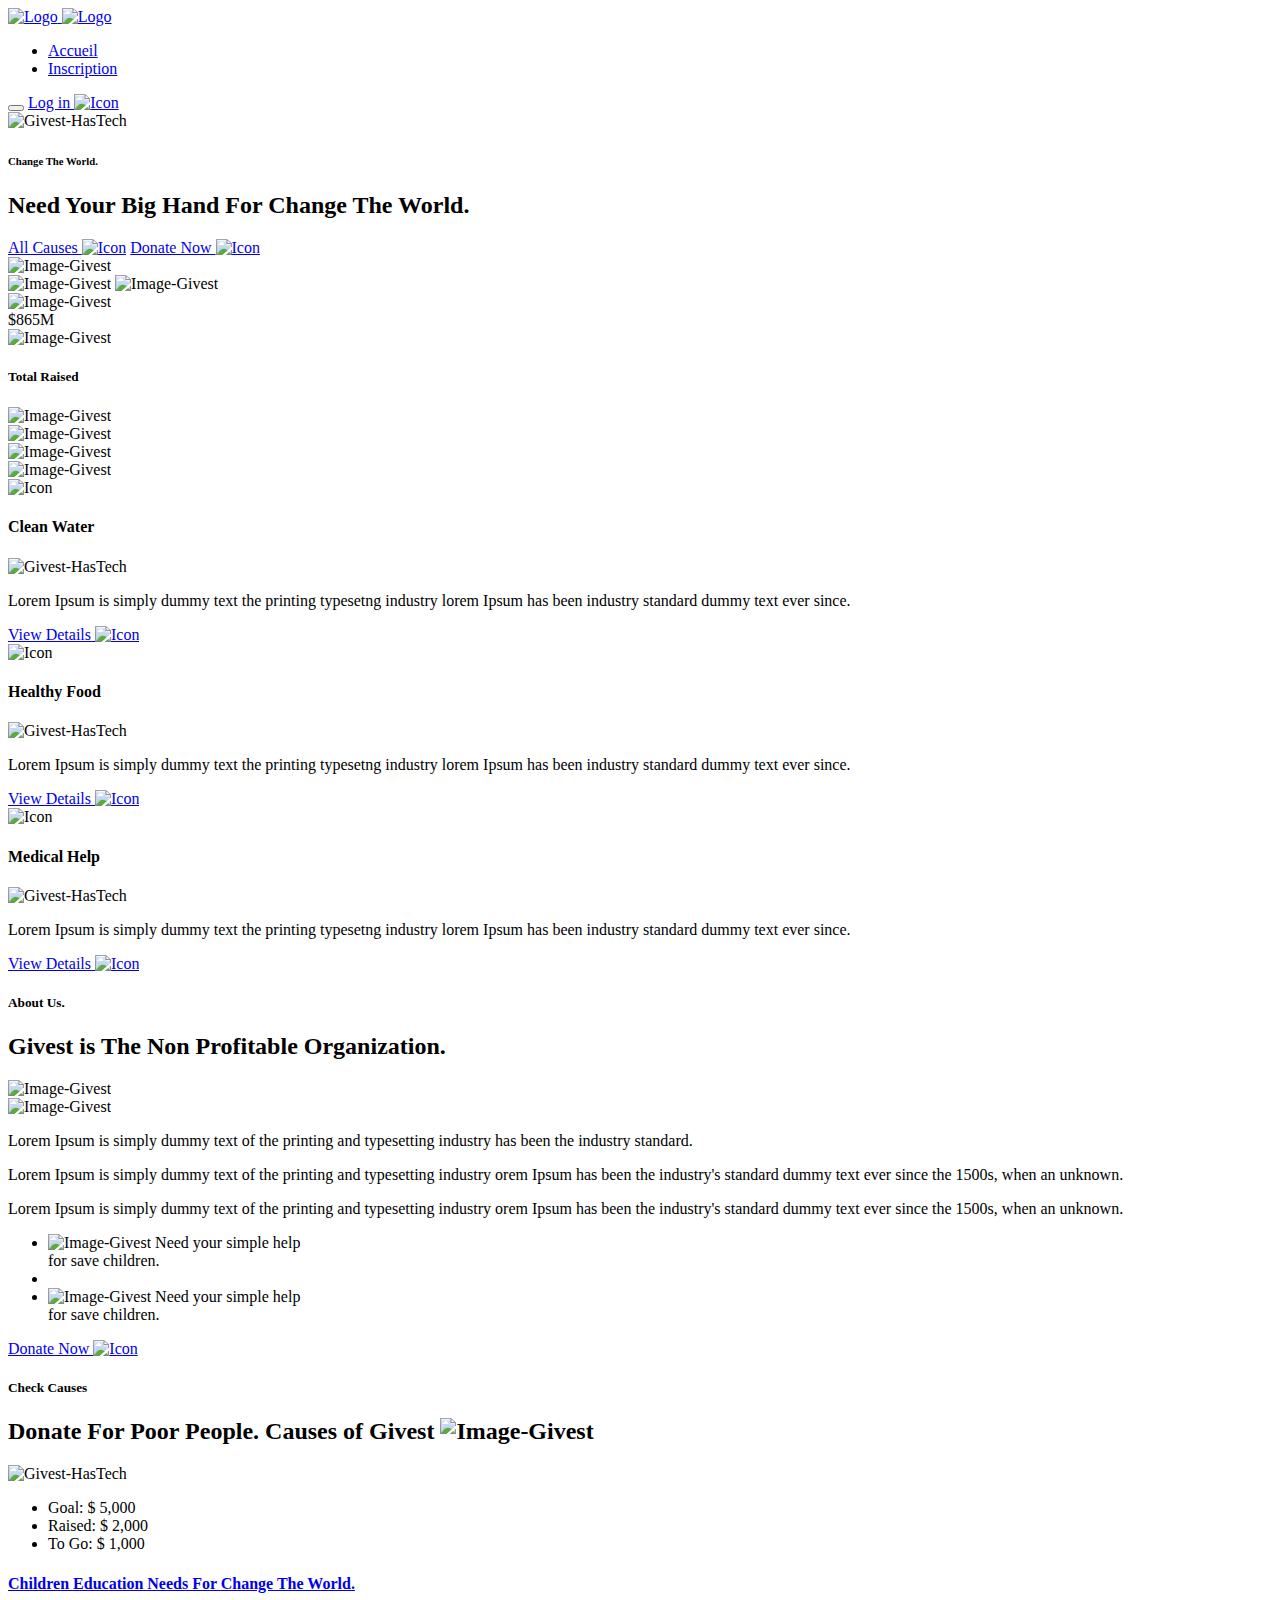
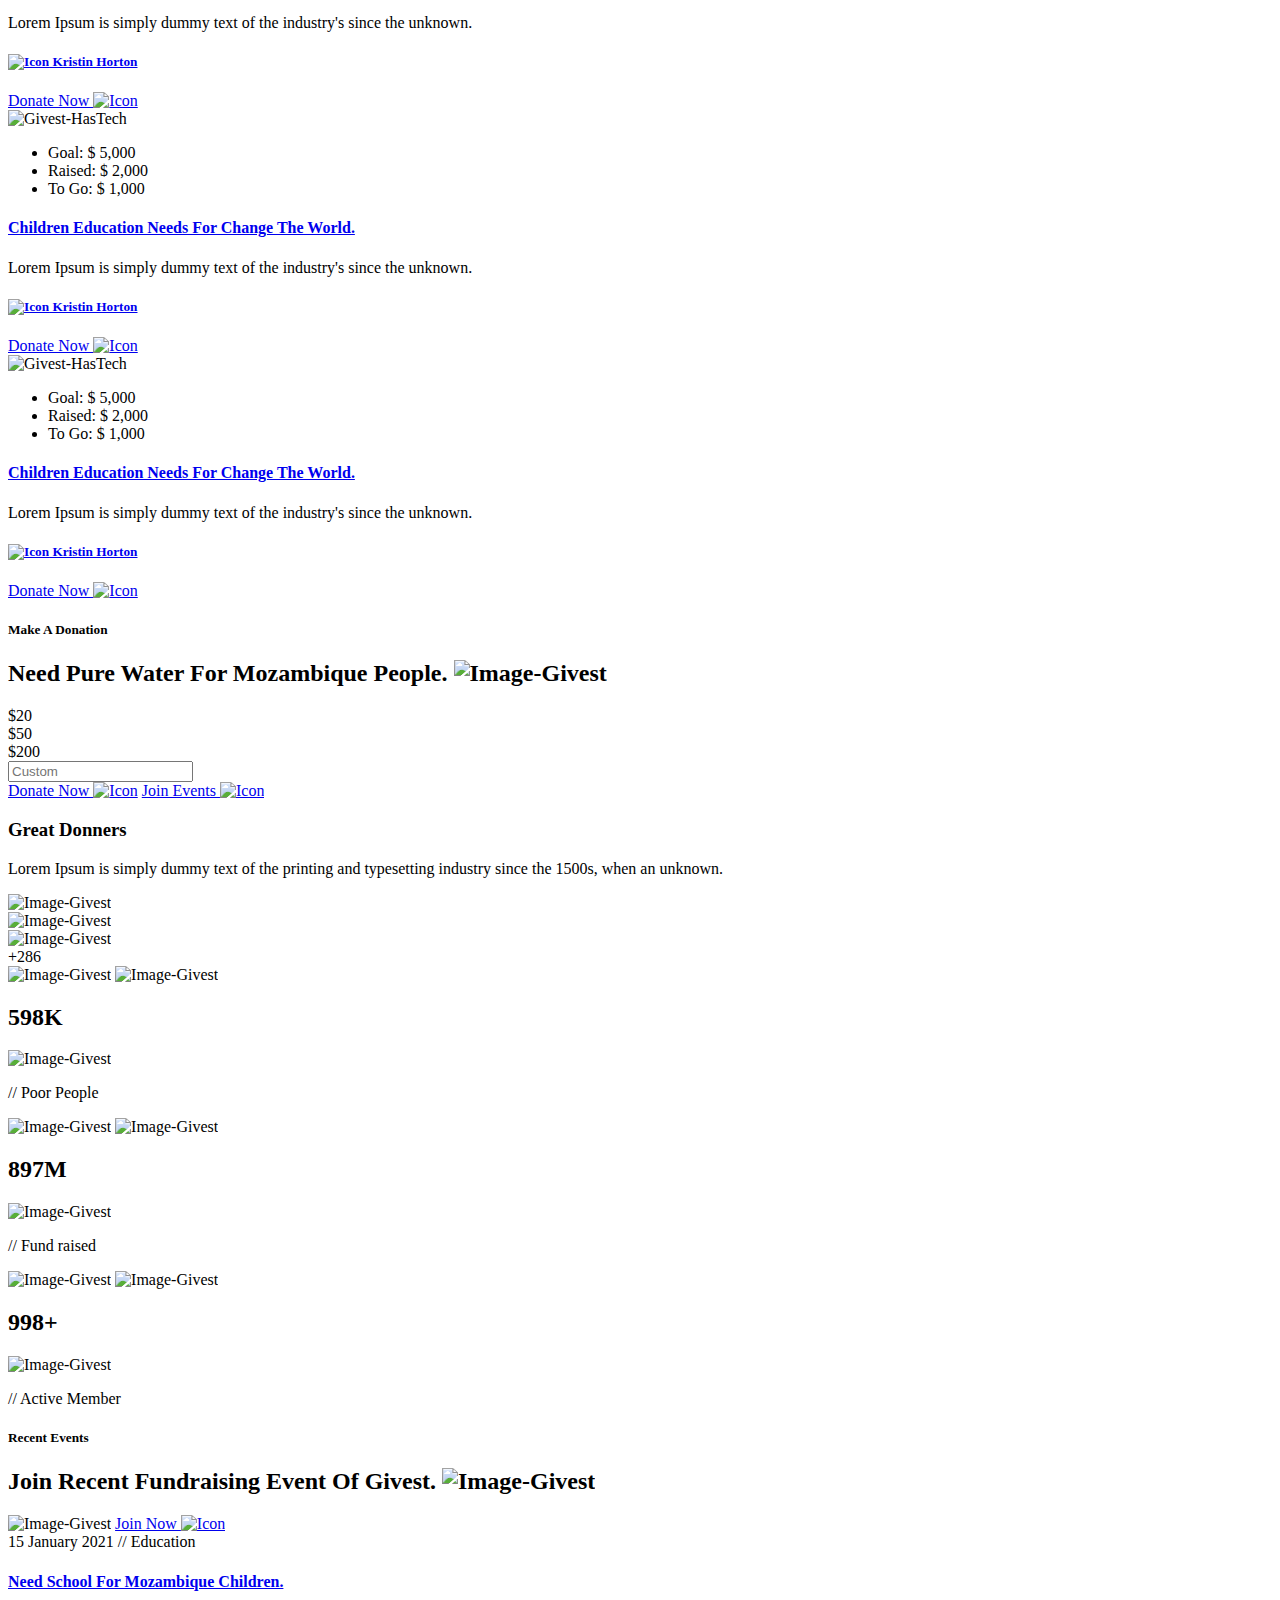
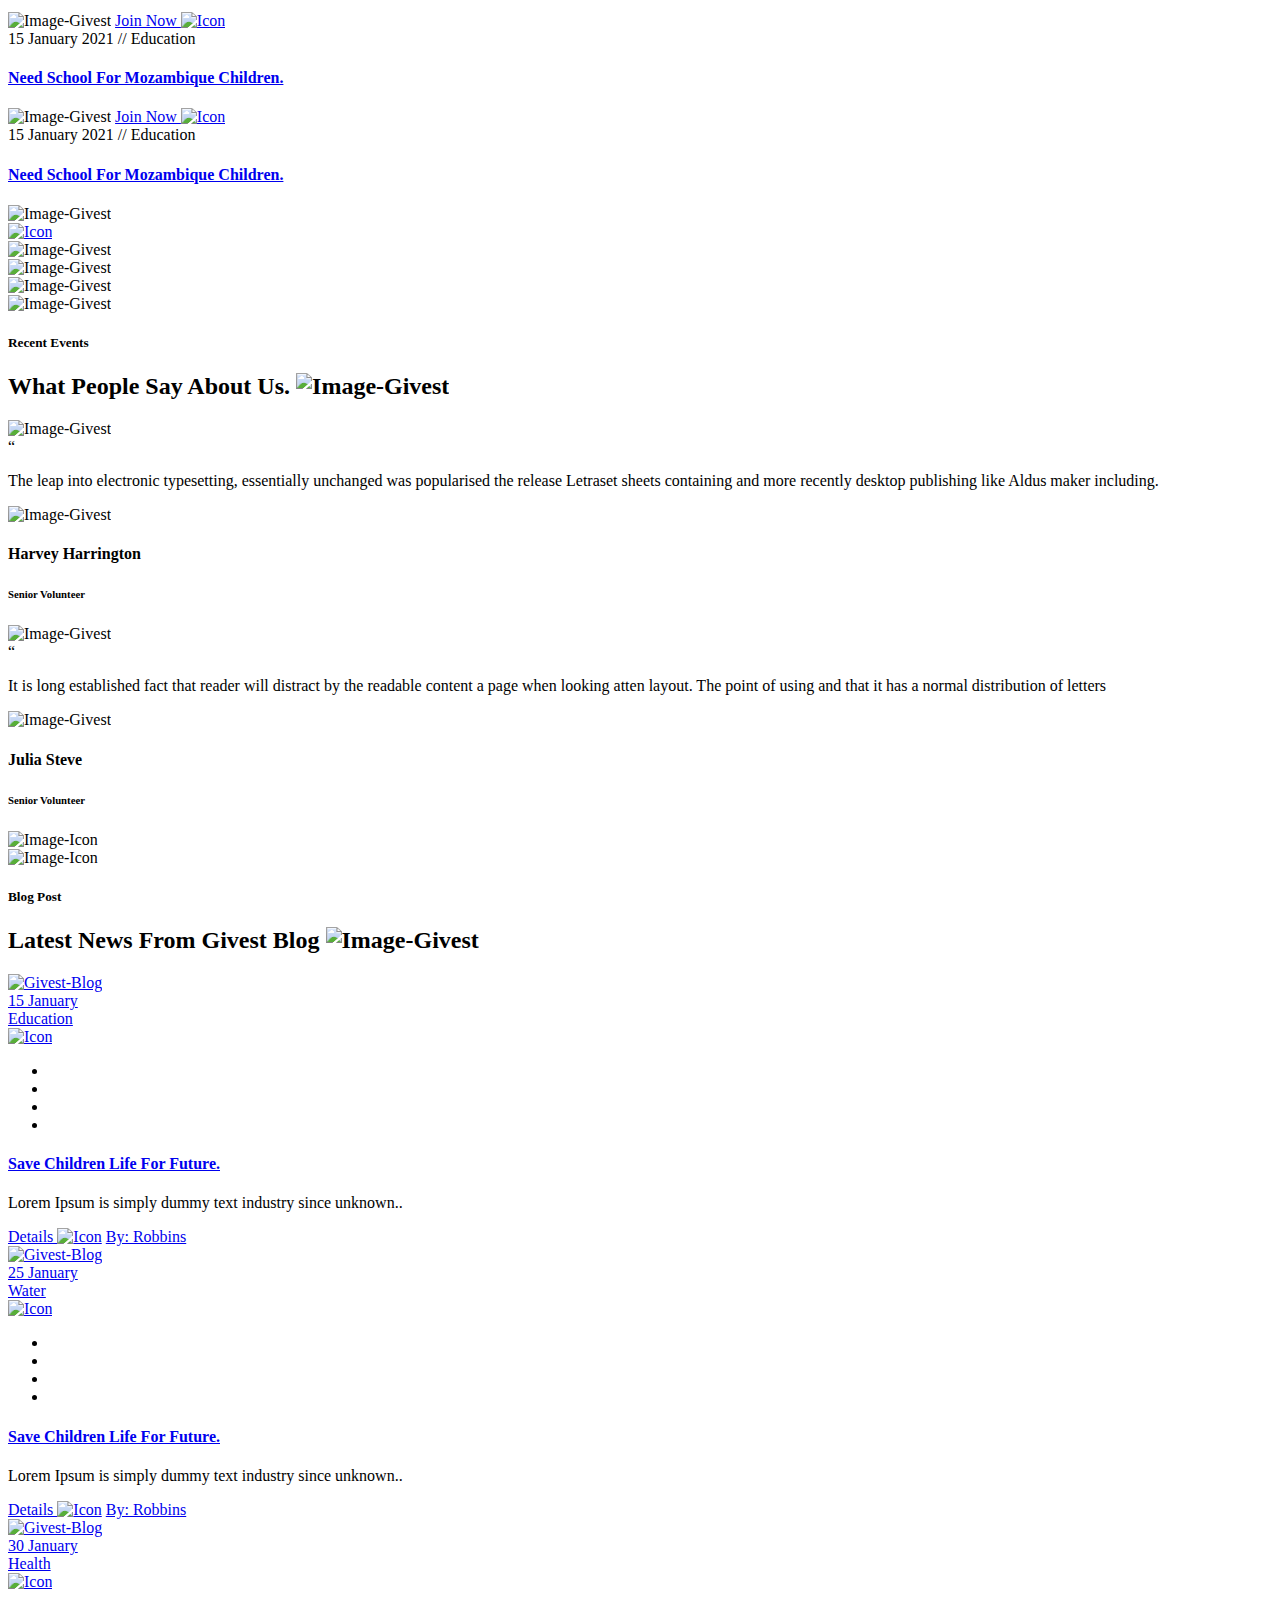
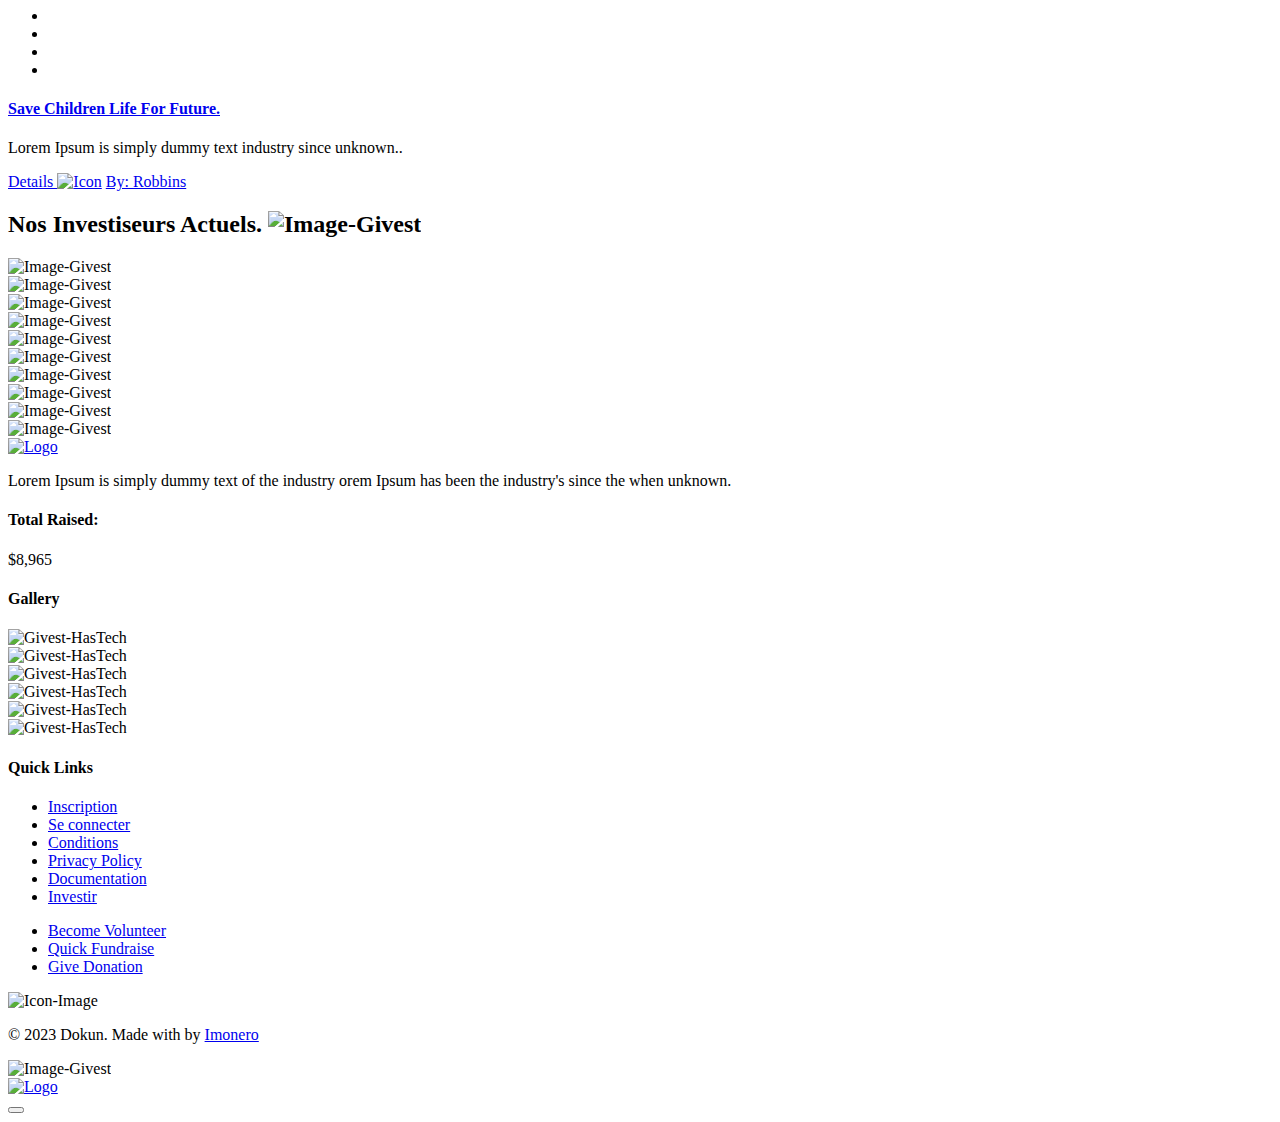
==== index.html @ d841fe2e "Add files via upload" ====
<!DOCTYPE html>
<html lang="en">


<head>
    <meta charset="utf-8">
    <meta http-equiv="X-UA-Compatible" content="IE=edge">
    <meta name="viewport" content="width=device-width, initial-scale=1.0" />

    <title>Dokun – Startup Fundraising</title>

    <!--== Favicon ==-->
    <link rel="shortcut icon" href="assets/img/favicon.ico" type="image/x-icon" />

    <!--== Google Fonts ==-->
    <link href="https://fonts.googleapis.com/css?family=Yeseva+One:400" rel="stylesheet">
    <link href="https://fonts.googleapis.com/css?family=Roboto:300,400,400i,500,500i,700,700i" rel="stylesheet">

    <!--== Bootstrap CSS ==-->
    <link href="assets/css/bootstrap.min.css" rel="stylesheet"/>
    <!--== Icofont CSS ==-->
    <link href="assets/css/icofont.css" rel="stylesheet"/>
    <!--== ElegantIcons CSS ==-->
    <link href="assets/css/elegantIcons.css" rel="stylesheet"/>
    <!--== Animate CSS ==-->
    <link href="assets/css/animate.css" rel="stylesheet"/>
    <!--== Aos CSS ==-->
    <link href="assets/css/aos.css" rel="stylesheet"/>
    <!--== FancyBox CSS ==-->
    <link href="assets/css/jquery.fancybox.min.css" rel="stylesheet"/>
    <!--== Slicknav CSS ==-->
    <link href="assets/css/slicknav.css" rel="stylesheet"/>
    <!--== Swiper CSS ==-->
    <link href="assets/css/swiper.min.css" rel="stylesheet"/>
    <!--== Main Style CSS ==-->
    <link href="assets/css/style.css" rel="stylesheet" />

</head>

<body>

<!--wrapper start-->
<div class="wrapper home-default-wrapper">

  <!--== Start Preloader Content ==-->
  <div class="preloader-wrap">
    <div class="preloader">
      <span class="dot"></span>
      <div class="dots">
        <span></span>
        <span></span>
        <span></span>
      </div>
    </div>
  </div>
  <!--== End Preloader Content ==-->

  <!--== Start Header Wrapper ==-->
  <header class="header-area header-default sticky-header">
    <div class="container">
      <div class="row align-items-center">
        <div class="col-5 col-sm-3 col-md-3 col-lg-2 pr-0">
          <div class="header-logo-area">
            <a href="index.html">
              <img class="logo-main" src="assets/img/logo.png" alt="Logo" />
              <img class="logo-light" src="assets/img/logo.png" alt="Logo" />
            </a>
          </div>
        </div>
        <div class="col-7 col-sm-9 col-md-9 col-lg-10">
          <div class="header-align">
            <div class="header-navigation-area">
              <ul class="main-menu nav justify-content-center">
                <li class="active"><a href="index.html">Accueil</a></li>
                <li><a href="form.html">Inscription</a></li>
            </div>
            <div class="header-action-area">
              <button class="btn-menu d-xl-none">
                <span></span>
                <span></span>
                <span></span>
              </button>
              <a href="#" class="btn-theme btn-gradient btn-slide btn-style">Log in <img class="icon icon-img" src="assets/img/icons/arrow-line-right2.png" alt="Icon"></a>
            </div>
          </div>
        </div>
      </div>
    </div>
  </header>
  <!--== End Header Wrapper ==-->
  
  <main class="main-content">
    <!--== Start Hero Area Wrapper ==-->
    <section class="home-slider-area slider-default">
      <div class="home-slider-content">
        <!-- Start Slide Item -->
        <div class="home-slider-item">
          <div class="slider-content-area">
            <div class="container">
              <div class="row">
                <div class="col-md-6 col-lg-6 col-xl-7">
                  <div class="content" data-aos="fade-right" data-aos-duration="1000">
                    <div class="subtitle-content">
                      <img src="assets/img/icons/1.png" alt="Givest-HasTech">
                      <h6>Change The World.</h6>
                    </div>
                    <div class="tittle-wrp">
                      <h2>Need Your Big Hand For <span>Change</span> The World.</h2>
                    </div>
                    <div class="btn-wrp">
                      <a href="causes.html" class="btn-theme btn-gradient btn-slide btn-style">All Causes <img class="icon icon-img" src="assets/img/icons/arrow-line-right2.png" alt="Icon"></a>
                      <a href="#/" class="btn-theme btn-border btn-black btn-style">Donate Now <img class="icon icon-img" src="assets/img/icons/arrow-right-line-dark.png" alt="Icon"></a>
                    </div>
                  </div>
                </div>
                <div class="col-md-5 offset-md-1 col-lg-5 offset-lg-1 col-xl-5 offset-xl-0">
                  <div class="layer-style">
                    <div class="thumb scene">
                      <span class="scene-layer" data-depth="0.20">                     
                        <img class="" src="assets/img/slider/1.jpg" alt="Image-Givest">
                      </span>
                      <div class="shape-circle scene">
                        <span class="scene-layer" data-depth="0.10">
                          <img src="assets/img/shape/circle1.png" alt="Image-Givest">
                        </span>
                        <span class="scene-layer" data-depth="0.40">                        
                          <img class="circle-img" src="assets/img/shape/2.png" alt="Image-Givest">
                        </span>
                      </div>
                    </div>
                    <div class="shape-style1 scene">
                      <span class="scene-layer" data-depth="0.30">
                        <img src="assets/img/shape/1.png" alt="Image-Givest">
                      </span>
                    </div>
                    <div class="donate-circle-wrp">
                      <div class="pie-chart-circle" data-size="255" data-line-width="8" data-line-cap="butt" data-track-color="#ffffff54" data-bar-color="#fff" data-percent="68"></div>
                      <div class="donate-content">
                        <div class="raised-amount">$865M</div>
                        <img class="line-shape-img" src="assets/img/shape/line-s2.png" alt="Image-Givest">
                        <h5 class="donate-title">Total Raised</h5>
                      </div>
                    </div>
                  </div>
                </div>
              </div>
            </div>
            <div class="slider-shape">
              <div class="shape-style1">
                <img class="shape-img1" src="assets/img/shape/map1.png" alt="Image-Givest">
              </div>
              <div class="shape-style2">
                <img class="shape-img2" src="assets/img/shape/map2.png" alt="Image-Givest">
              </div>
              <div class="shape-style3">
                <img class="shape-img3" src="assets/img/shape/banner-line1.png" alt="Image-Givest">
              </div>
              <div class="shape-style4">
                <img class="shape-img3" src="assets/img/shape/banner-line2.png" alt="Image-Givest">
              </div>
            </div>
          </div>
        </div>
        <!-- End Slide Item -->
      </div>
    </section>
    <!--== End Hero Area Wrapper ==-->

    <!--== Start Service Area ==-->
    <section class="service-area service-default-area">
      <div class="container">
        <div class="row icon-box-style1" data-aos="fade-up" data-aos-duration="1000">
          <div class="col-md-6 col-lg-4">
            <div class="icon-box-item item-one mb-md-30">
              <div class="icon-box-top">
                <div class="icon-box">
                  <img class="icon-img" src="assets/img/icons/s1.png" alt="Icon">
                </div>
                <h4 class="title">Clean Water</h4>
              </div>
              <div class="content">
                <div class="separator-line">
                  <img src="assets/img/shape/line-s1.png" alt="Givest-HasTech">
                </div>
                <p>Lorem Ipsum is simply dummy text the printing typesetng industry lorem Ipsum has been industry standard dummy text ever since.</p>
                <a href="causes-details.html" class="btn-theme btn-white btn-border btn-size-md">View Details <img class="icon icon-img" src="assets/img/icons/arrow-line-right.png" alt="Icon"></a>
              </div>
            </div>
          </div>
          <div class="col-md-6 col-lg-4">
            <div class="icon-box-item item-two mb-md-30">
              <div class="icon-box-top">
                <div class="icon-box">
                  <img class="icon-img" src="assets/img/icons/s2.png" alt="Icon">
                </div>
                <h4 class="title">Healthy Food</h4>
              </div>
              <div class="content">
                <div class="separator-line">
                  <img src="assets/img/shape/line-s1.png" alt="Givest-HasTech">
                </div>
                <p>Lorem Ipsum is simply dummy text the printing typesetng industry lorem Ipsum has been industry standard dummy text ever since.</p>
                <a href="causes-details.html" class="btn-theme btn-white btn-border btn-size-md">View Details <img class="icon icon-img" src="assets/img/icons/arrow-line-right.png" alt="Icon"></a>
              </div>
            </div>
          </div>
          <div class="col-md-6 col-lg-4">
            <div class="icon-box-item item-three">
              <div class="icon-box-top">
                <div class="icon-box">
                  <img class="icon-img" src="assets/img/icons/s3.png" alt="Icon">
                </div>
                <h4 class="title">Medical Help</h4>
              </div>
              <div class="content">
                <div class="separator-line">
                  <img src="assets/img/shape/line-s1.png" alt="Givest-HasTech">
                </div>
                <p>Lorem Ipsum is simply dummy text the printing typesetng industry lorem Ipsum has been industry standard dummy text ever since.</p>
                <a href="causes-details.html" class="btn-theme btn-white btn-border btn-size-md">View Details <img class="icon icon-img" src="assets/img/icons/arrow-line-right.png" alt="Icon"></a>
              </div>
            </div>
          </div>
        </div>
      </div>
    </section>
    <!--== End Service Area ==-->

    <!--== Start About Area ==-->
    <section class="about-area about-default-area">
      <div class="container">
        <div class="row">
          <div class="col-lg-9">
            <div class="section-title position-relative z-index-1" data-aos="fade-up" data-aos-duration="1000">
              <h5 class="subtitle line-theme-color">About Us.</h5>
              <h2 class="title"><span>Givest</span> is The Non Profitable Organization.</h2>
            </div>
          </div>
        </div>
        <div class="row">
          <div class="col-lg-6 col-xl-7">
            <div class="layer-style" data-aos="fade-up" data-aos-duration="1100">
              <div class="thumb">
                <div class="row m-0">
                  <div class="col-sm-4 col-md-4 col-lg-4 col-xl-4 p-0 d-none d-sm-block d-lg-none d-xl-block tilt-animation">
                    <img src="assets/img/about/1.jpg" alt="Image-Givest">
                  </div>
                  <div class="col-sm-8 col-md-8 col-lg-12 col-xl-8 p-0 tilt-animation">
                    <img class="img-two" src="assets/img/about/2.jpg" alt="Image-Givest">
                  </div>
                </div>
              </div>
            </div>
          </div>
          <div class="col-lg-6 col-xl-5">
            <div class="about-content" data-aos="fade-up" data-aos-duration="1100">
              <p class="text-style">Lorem Ipsum is simply dummy text of the printing and typesetting industry has been the industry standard.</p>
              <p>Lorem Ipsum is simply dummy text of the printing and typesetting industry orem Ipsum has been the industry's standard dummy text ever since the 1500s, when an unknown.</p>
              <p class="mb-0">Lorem Ipsum is simply dummy text of the printing and typesetting industry orem Ipsum has been the industry's standard dummy text ever since the 1500s, when an unknown.</p>
              <ul class="list-icon-style">
                <li><img class="icon-img" src="assets/img/icons/check-double-line.png" alt="Image-Givest"> Need your simple help <br>for save children.</li>
                <li class="line-center"></li>
                <li><img class="icon-img" src="assets/img/icons/check-double-line.png" alt="Image-Givest"> Need your simple help <br>for save children.</li>
              </ul>
              <a href="#/" class="btn-theme btn-gradient btn-slide">Donate Now <img class="icon icon-img" src="assets/img/icons/arrow-line-right2.png" alt="Icon"></a>
            </div>
          </div>
        </div>
      </div>
    </section>
    <!--== End About Area ==-->

    <!--== Start Causes Area ==-->
    <section class="causes-area causes-default-area">
      <div class="container">
        <div class="row">
          <div class="col-lg-8 m-auto">
            <div class="section-title text-center" data-aos="fade-up" data-aos-duration="1000">
              <h5 class="subtitle line-theme-color">Check Causes</h5>
              <h2 class="title title-style">Donate For Poor People. Causes of Givest <img class="img-shape" src="assets/img/shape/3.png" alt="Image-Givest"></h2>
            </div>
          </div>
        </div>
        <div class="row" data-aos="fade-up" data-aos-duration="1000">
          <div class="col-md-6 col-lg-4">
            <div class="causes-item mb-md-30">
              <div class="thumb">
                <img src="assets/img/causes/01.jpg" alt="Givest-HasTech">
              </div>
              <div class="content">
                <ul class="donate-info">
                  <li class="info-item">
                    <span class="info-title">Goal:</span>
                    <span class="amount">$ 5,000</span>
                  </li>
                  <li class="info-item">
                    <span class="info-title">Raised:</span>
                    <span class="amount">$ 2,000</span>
                  </li>
                  <li class="info-item">
                    <span class="info-title">To Go:</span>
                    <span class="amount">$ 1,000</span>
                  </li>
                </ul>
                <h4 class="title"><a href="causes-details.html">Children Education Needs For Change The World.</a></h4>
                <p>Lorem Ipsum is simply dummy text of the industry's since the unknown.</p>
              </div>
              <div class="causes-footer">
                <div class="admin">
                  <h5><a href="causes.html"><span class="icon-img"><img src="assets/img/icons/admin1.png" alt="Icon"></span> Kristin Horton</a></h5>
                </div>
                <a class="btn-theme btn-border-gradient gray-border btn-size-md" href="#"><span>Donate Now <img class="icon icon-img" src="assets/img/icons/arrow-line-right-gradient.png" alt="Icon"></span></a>
              </div>
            </div>
          </div>
          <div class="col-md-6 col-lg-4">
            <div class="causes-item mb-md-30">
              <div class="thumb">
                <img src="assets/img/causes/02.jpg" alt="Givest-HasTech">
              </div>
              <div class="content">
                <ul class="donate-info">
                  <li class="info-item">
                    <span class="info-title">Goal:</span>
                    <span class="amount">$ 5,000</span>
                  </li>
                  <li class="info-item">
                    <span class="info-title">Raised:</span>
                    <span class="amount">$ 2,000</span>
                  </li>
                  <li class="info-item">
                    <span class="info-title">To Go:</span>
                    <span class="amount">$ 1,000</span>
                  </li>
                </ul>
                <h4 class="title"><a href="causes-details.html">Children Education Needs For Change The World.</a></h4>
                <p>Lorem Ipsum is simply dummy text of the industry's since the unknown.</p>
              </div>
              <div class="causes-footer">
                <div class="admin">
                  <h5><a href="causes.html"><span class="icon-img"><img src="assets/img/icons/admin1.png" alt="Icon"></span> Kristin Horton</a></h5>
                </div>
                <a class="btn-theme btn-border-gradient gray-border btn-size-md" href="#"><span>Donate Now <img class="icon icon-img" src="assets/img/icons/arrow-line-right-gradient.png" alt="Icon"></span></a>
              </div>
            </div>
          </div>
          <div class="col-md-6 col-lg-4">
            <div class="causes-item">
              <div class="thumb">
                <img src="assets/img/causes/03.jpg" alt="Givest-HasTech">
              </div>
              <div class="content">
                <ul class="donate-info">
                  <li class="info-item">
                    <span class="info-title">Goal:</span>
                    <span class="amount">$ 5,000</span>
                  </li>
                  <li class="info-item">
                    <span class="info-title">Raised:</span>
                    <span class="amount">$ 2,000</span>
                  </li>
                  <li class="info-item">
                    <span class="info-title">To Go:</span>
                    <span class="amount">$ 1,000</span>
                  </li>
                </ul>
                <h4 class="title"><a href="causes-details.html">Children Education Needs For Change The World.</a></h4>
                <p>Lorem Ipsum is simply dummy text of the industry's since the unknown.</p>
              </div>
              <div class="causes-footer">
                <div class="admin">
                  <h5><a href="causes.html"><span class="icon-img"><img src="assets/img/icons/admin1.png" alt="Icon"></span> Kristin Horton</a></h5>
                </div>
                <a class="btn-theme btn-border-gradient gray-border btn-size-md" href="#"><span>Donate Now <img class="icon icon-img" src="assets/img/icons/arrow-line-right-gradient.png" alt="Icon"></span></a>
              </div>
            </div>
          </div>
        </div>
      </div>
    </section>
    <!--== End Causes Area ==-->

    <!--== Start Donate Area ==-->
    <section class="donate-area donate-default-area bgcolor-theme3">
      <div class="container">
        <div class="row">
          <div class="col-lg-7 col-xxl-7">
            <div class="content" data-aos="fade-up" data-aos-duration="1000">
              <div class="section-title">
                <h5 class="subtitle line-theme-color mb-7">Make A Donation</h5>
                <h2 class="title title-style text-white">Need Pure Water For Mozambique People. <img class="img-shape" src="assets/img/shape/3.png" alt="Image-Givest"></h2>
              </div>
              <div class="donate-form">
                <form action="#">
                  <div class="amount-info">
                    <div class="donate-amount">$20</div>
                    <div class="donate-amount">$50</div>
                    <div class="donate-amount">$200</div>
                    <div class="donate-amount donate-custom-amount">
                      <input class="form-control" type="text" placeholder="Custom">
                    </div>
                  </div>
                  <div class="btn-wrp">
                    <a href="#/" class="btn-theme btn-gradient btn-slide">Donate Now <img class="icon icon-img" src="assets/img/icons/arrow-line-right2.png" alt="Icon"></a>
                    <a href="#/" class="btn-theme btn-gradient btn-border">Join Events <img class="icon icon-img" src="assets/img/icons/arrow-line-right2-gradient.png" alt="Icon"></a>
                  </div>
                </form>
              </div>
            </div>
          </div>
          <div class="col-lg-5 col-xxl-4 offset-xxl-1">
            <div class="donners-content">
              <div class="thumb-bg-layer" data-aos="fade-left" data-aos-duration="1000" data-bg-img="assets/img/photos/bg-donate1.jpg"></div>
              <div class="donners-info" data-aos="fade-up" data-aos-duration="1000">
                <h3>Great Donners</h3>
                <p>Lorem Ipsum is simply dummy text of the printing and typesetting industry since the 1500s, when an unknown.</p>
                <div class="donners-item">
                  <div class="donner-item">
                    <img src="assets/img/photos/donner1.png" alt="Image-Givest">
                  </div>
                  <div class="donner-item">
                    <img src="assets/img/photos/donner2.png" alt="Image-Givest">
                  </div>
                  <div class="donner-item">
                    <img src="assets/img/photos/donner3.png" alt="Image-Givest">
                  </div>
                  <div class="donner-item donner-number">+286</div>
                </div>
              </div>
            </div>
          </div>
        </div>
      </div>
    </section>
    <!--== End Donate Area ==-->

    <!--== Start Funfact Area ==-->
    <section class="funfact-area funfact-default-area">
      <div class="container">
        <div class="row row-gutter-0 funfact-items-style1" data-aos="fade-up" data-aos-duration="1000">
          <div class="col-sm-6 col-md-4 funfact-item">
            <div class="inner-content">
              <div class="icon-box">
                <img class="icon" src="assets/img/icons/f1.png" alt="Image-Givest">
                <img class="shape-img" src="assets/img/shape/4.png" alt="Image-Givest">
              </div>
              <div class="content">
                <div class="number">
                  <h2><span class="counter-animate">598</span>K</h2>
                </div>
                <img class="line-shape" src="assets/img/shape/funfact-line1.png" alt="Image-Givest">
                <p class="title">// Poor People</p>
              </div>
            </div>
          </div>
          <div class="col-sm-6 col-md-4 funfact-item">
            <div class="inner-content">
              <div class="icon-box">
                <img class="icon" src="assets/img/icons/f2.png" alt="Image-Givest">
                <img class="shape-img" src="assets/img/shape/4.png" alt="Image-Givest">
              </div>
              <div class="content">
                <div class="number">
                  <h2><span class="counter-animate">897</span>M</h2>
                </div>
                <img class="line-shape" src="assets/img/shape/funfact-line1.png" alt="Image-Givest">
                <p class="title">// Fund raised</p>
              </div>
            </div>
          </div>
          <div class="col-sm-6 col-md-4 funfact-item">
            <div class="inner-content">
              <div class="icon-box">
                <img class="icon" src="assets/img/icons/f3.png" alt="Image-Givest">
                <img class="shape-img" src="assets/img/shape/4.png" alt="Image-Givest">
              </div>
              <div class="content">
                <div class="number">
                  <h2><span class="counter-animate">998</span>+</h2>
                </div>
                <img class="line-shape" src="assets/img/shape/funfact-line1.png" alt="Image-Givest">
                <p class="title">// Active Member</p>
              </div>
            </div>
          </div>
        </div>
      </div>
    </section>
    <!--== End Funfact Area ==-->

    <!--== Start Events Area ==-->
    <section class="events-area events-default-area">
      <div class="container">
        <div class="row">
          <div class="col-lg-8">
            <div class="section-title" data-aos="fade-up" data-aos-duration="1000">
              <h5 class="subtitle line-theme-color mb-7">Recent Events</h5>
              <h2 class="title title-style">Join Recent Fundraising Event Of Givest. <img class="img-shape" src="assets/img/shape/3.png" alt="Image-Givest"></h2>
            </div>
            <div class="events-content events-list" data-aos="fade-up" data-aos-duration="1000">
              <div class="event-item">
                <div class="thumb">
                  <img class="thumb-img" src="assets/img/events/1.jpg" alt="Image-Givest">
                  <a href="event-details.html" class="btn-theme btn-gradient btn-size-sm">Join Now <img class="icon icon-img" src="assets/img/icons/arrow-line-right.png" alt="Icon"></a>
                </div>
                <div class="content">
                  <div class="event-info">15 January 2021  // <span>Education</span></div>
                  <h4 class="event-name"><a href="event-details.html">Need School For Mozambique Children.</a></h4>
                </div>
              </div>
              <div class="event-item">
                <div class="thumb">
                  <img class="thumb-img" src="assets/img/events/2.jpg" alt="Image-Givest">
                  <a href="event-details.html" class="btn-theme btn-gradient btn-size-sm">Join Now <img class="icon icon-img" src="assets/img/icons/arrow-line-right.png" alt="Icon"></a>
                </div>
                <div class="content">
                  <div class="event-info">15 January 2021  // <span>Education</span></div>
                  <h4 class="event-name"><a href="event-details.html">Need School For Mozambique Children.</a></h4>
                </div>
              </div>
              <div class="event-item">
                <div class="thumb">
                  <img class="thumb-img" src="assets/img/events/3.jpg" alt="Image-Givest">
                  <a href="event-details.html" class="btn-theme btn-gradient btn-size-sm">Join Now <img class="icon icon-img" src="assets/img/icons/arrow-line-right.png" alt="Icon"></a>
                </div>
                <div class="content">
                  <div class="event-info">15 January 2021  // <span>Education</span></div>
                  <h4 class="event-name"><a href="event-details.html">Need School For Mozambique Children.</a></h4>
                </div>
              </div>
            </div>
          </div>
          <div class="col-8 offset-2 col-sm-8 offset-sm-2 col-md-8 offset-md-2 col-lg-4 offset-lg-0">
            <div class="layer-style" data-aos="fade-left" data-aos-duration="1000">
              <div class="thumb tilt-animation">
                <img src="assets/img/photos/event1.png" alt="Image-Givest">
                <div class="play-video-btn">
                  <a class="btn-play play-video-popup wave-btn" href="https://player.vimeo.com/video/174392490?dnt=1&amp;app_id=122963"><span></span><span></span><span></span><div class="icon"><img src="assets/img/icons/play.png" alt="Icon"></div></a>
                </div>
              </div>
              <div class="shape-style1">
                <img src="assets/img/shape/line1.png" alt="Image-Givest">
              </div>
              <div class="shape-style2">
                <img src="assets/img/shape/line2.png" alt="Image-Givest">
              </div>
              <div class="shape-style3">
                <img src="assets/img/shape/line3.png" alt="Image-Givest">
              </div>
              <div class="shape-style4">
                <img src="assets/img/shape/line4.png" alt="Image-Givest">
              </div>
            </div>
          </div>
        </div>
      </div>
    </section>
    <!--== End Events Area ==-->

    <!--== Start Testimonial Area ==-->
    <section class="testimonial-area testimonial-default-area bgcolor-theme3">
      <div class="container">
        <div class="row">
          <div class="col-md-12 col-lg-4 col-xl-5">
            <div class="title-wrp" data-bg-img="assets/img/testimonial/bg-testi1.jpg" data-aos="fade-right" data-aos-duration="1000">
              <div class="section-title">
                <h5 class="subtitle line-white-color text-white mb-7">Recent Events</h5>
                <h2 class="title title-style text-white">What People Say About Us. <img class="img-shape" src="assets/img/shape/3.png" alt="Image-Givest"></h2>
              </div>
            </div>
          </div>
          <div class="col-md-12 col-lg-7 col-xl-6">
            <div class="testimonial-content" data-aos="fade-up" data-aos-duration="1000">
              <div class="testimonial-slider-content">
                <div class="swiper-container testimonial-slider-container">
                  <div class="swiper-wrapper testimonial-slider">
                    <div class="swiper-slide testimonial-single">
                      <div class="client-thumb-wrp">
                        <div class="client-thumb">
                          <img src="assets/img/testimonial/1.png" alt="Image-Givest">
                        </div>
                        <div class="quote-icon">“</div>
                      </div>
                      <div class="client-content">
                        <p>The leap into electronic typesetting, essentially unchanged was popularised the release Letraset sheets containing and more recently desktop publishing like Aldus maker including.</p>
                      </div>
                      <div class="client-info">
                        <img class="shape-line-img" src="assets/img/shape/line-t1.png" alt="Image-Givest">
                        <h4 class="name">Harvey Harrington</h4>
                        <h6 class="designation">Senior Volunteer</h6>
                      </div>
                    </div>
                    <div class="swiper-slide testimonial-single">
                      <div class="client-thumb-wrp">
                        <div class="client-thumb">
                          <img src="assets/img/testimonial/2.png" alt="Image-Givest">
                        </div>
                        <div class="quote-icon">“</div>
                      </div>
                      <div class="client-content">
                        <p>It is long established fact that reader will distract by the readable content a page when looking atten layout. The point of using  and that it has a normal distribution of letters</p>
                      </div>
                      <div class="client-info">
                        <img class="shape-line-img" src="assets/img/shape/line-t1.png" alt="Image-Givest">
                        <h4 class="name">Julia Steve</h4>
                        <h6 class="designation">Senior Volunteer</h6>
                      </div>
                    </div>
                  </div>
                  <!-- Add Arrows -->
                  <div class="navigation-wrp">
                    <div class="swiper-button-prev"><img class="icon-img" src="assets/img/icons/test-arrow-left.png" alt="Image-Icon"></div>
                    <div class="swiper-button-next"><img class="icon-img" src="assets/img/icons/test-arrow-right.png" alt="Image-Icon"></div>
                  </div>
                </div>
              </div>
            </div>
          </div>
        </div>
      </div>
    </section>
    <!--== End Testimonial Area ==-->

    <!--== Start Blog Area Wrapper ==-->
    <section class="blog-area blog-default-area">
      <div class="container">
        <div class="row">
          <div class="col-md-8 col-lg-6 m-auto">
            <div class="section-title text-center" data-aos="fade-up" data-aos-duration="1000">
              <h5 class="subtitle line-theme-color">Blog Post</h5>
              <h2 class="title title-style">Latest News From Givest Blog <img class="img-shape" src="assets/img/shape/3.png" alt="Image-Givest"></h2>
            </div>
          </div>
        </div>
        <div class="row" data-aos="fade-up" data-aos-duration="1000">
          <div class="col-md-6 col-lg-4">
            <!--== Start Blog Post Item ==-->
            <div class="post-item mb-md-150">
              <div class="thumb">
                <a href="blog-details.html"><img src="assets/img/blog/1.jpg" alt="Givest-Blog"></a>
                <div class="meta-date">
                  <a href="blog.html"><span>15</span> January</a>
                </div>
                <div class="shape-line"></div>
              </div>
              <div class="content">
                <div class="inner-content">
                  <div class="meta">
                    <a class="post-category" href="blog.html">Education</a>
                    <div class="post-share">
                      <a class="icon-share" href="blog.html"><img src="assets/img/icons/share-line-gradient.png" alt="Icon"></a>
                      <ul>
                        <li><a class="color-facebook" href="#/"><i class="social_facebook"></i></a></li>
                        <li><a class="color-twitter" href="#/"><i class="social_twitter"></i></a></li>
                        <li><a class="color-dribbble" href="#/"><i class="social_dribbble"></i></a></li>
                        <li><a class="color-pinterest" href="#/"><i class="social_pinterest"></i></a></li>
                      </ul>
                    </div>
                  </div>
                  <h4 class="title">
                    <a href="blog-details.html">Save Children Life For Future.</a>
                  </h4>
                  <p>Lorem Ipsum is simply dummy text industry since unknown..</p>
                </div>
                <div class="post-footer">
                  <a href="blog-details.html" class="btn-theme btn-border-gradient btn-size-xs"><span>Details <img class="icon icon-img" src="assets/img/icons/arrow-line-right-gradient.png" alt="Icon"></span></a>
                  <a class="post-author" href="blog.html">By: Robbins</a>
                </div>
              </div>
            </div>
            <!--== End Blog Post Item ==-->
          </div>

          <div class="col-md-6 col-lg-4">
            <!--== Start Blog Post Item ==-->
            <div class="post-item mb-md-150">
              <div class="thumb">
                <a href="blog-details.html"><img src="assets/img/blog/2.jpg" alt="Givest-Blog"></a>
                <div class="meta-date">
                  <a href="blog.html"><span>25</span> January</a>
                </div>
                <div class="shape-line"></div>
              </div>
              <div class="content">
                <div class="inner-content">
                  <div class="meta">
                    <a class="post-category" href="blog.html">Water</a>
                    <div class="post-share">
                      <a class="icon-share" href="blog.html"><img src="assets/img/icons/share-line-gradient.png" alt="Icon"></a>
                      <ul>
                        <li><a class="color-facebook" href="#/"><i class="social_facebook"></i></a></li>
                        <li><a class="color-twitter" href="#/"><i class="social_twitter"></i></a></li>
                        <li><a class="color-dribbble" href="#/"><i class="social_dribbble"></i></a></li>
                        <li><a class="color-pinterest" href="#/"><i class="social_pinterest"></i></a></li>
                      </ul>
                    </div>
                  </div>
                  <h4 class="title">
                    <a href="blog-details.html">Save Children Life For Future.</a>
                  </h4>
                  <p>Lorem Ipsum is simply dummy text industry since unknown..</p>
                </div>
                <div class="post-footer">
                  <a href="blog-details.html" class="btn-theme btn-border-gradient btn-size-xs"><span>Details <img class="icon icon-img" src="assets/img/icons/arrow-line-right-gradient.png" alt="Icon"></span></a>
                  <a class="post-author" href="blog.html">By: Robbins</a>
                </div>
              </div>
            </div>
            <!--== End Blog Post Item ==-->
          </div>

          <div class="col-md-6 col-lg-4">
            <!--== Start Blog Post Item ==-->
            <div class="post-item">
              <div class="thumb">
                <a href="blog-details.html"><img src="assets/img/blog/3.jpg" alt="Givest-Blog"></a>
                <div class="meta-date">
                  <a href="blog.html"><span>30</span> January</a>
                </div>
                <div class="shape-line"></div>
              </div>
              <div class="content">
                <div class="inner-content">
                  <div class="meta">
                    <a class="post-category" href="blog.html">Health</a>
                    <div class="post-share">
                      <a class="icon-share" href="blog.html"><img src="assets/img/icons/share-line-gradient.png" alt="Icon"></a>
                      <ul>
                        <li><a class="color-facebook" href="#/"><i class="social_facebook"></i></a></li>
                        <li><a class="color-twitter" href="#/"><i class="social_twitter"></i></a></li>
                        <li><a class="color-dribbble" href="#/"><i class="social_dribbble"></i></a></li>
                        <li><a class="color-pinterest" href="#/"><i class="social_pinterest"></i></a></li>
                      </ul>
                    </div>
                  </div>
                  <h4 class="title">
                    <a href="blog-details.html">Save Children Life For Future.</a>
                  </h4>
                  <p>Lorem Ipsum is simply dummy text industry since unknown..</p>
                </div>
                <div class="post-footer">
                  <a href="blog-details.html" class="btn-theme btn-border-gradient btn-size-xs"><span>Details <img class="icon icon-img" src="assets/img/icons/arrow-line-right-gradient.png" alt="Icon"></span></a>
                  <a class="post-author" href="blog.html">By: Robbins</a>
                </div>
              </div>
            </div>
            <!--== End Blog Post Item ==-->
          </div>
        </div>
      </div>
    </section>
    <!--== End Blog Area Wrapper ==-->

    <!--== Start Brand Logo Area ==-->
    <section class="brand-logo-area brand-logo-default-area">
      <div class="container">
        <div class="row" data-aos="fade-up" data-aos-duration="1000">
          <div class="col-sm-8 offset-sm-2 col-md-8 offset-md-2 col-lg-4 offset-lg-0 col-xl-4">
            <div class="section-title text-center text-lg-start">
              <h2 class="title title-style mt-xl-30">Nos Investiseurs Actuels. <img class="img-shape" src="assets/img/shape/3.png" alt="Image-Givest"></h2>
            </div>
          </div>
          <div class="col-lg-8 col-xl-7 offset-xl-1">
            <div class="brand-logo-content">
              <div class="row row-cols-3 row-cols-sm-5">
                <div class="col">
                  <div class="brand-logo-item">
                    <img src="assets/img/brand-logo/1.png" alt="Image-Givest">
                  </div>
                </div>
                <div class="col">
                  <div class="brand-logo-item">
                    <img src="assets/img/brand-logo/2.png" alt="Image-Givest">
                  </div>
                </div>
                <div class="col">
                  <div class="brand-logo-item">
                    <img src="assets/img/brand-logo/3.png" alt="Image-Givest">
                  </div>
                </div>
                <div class="col">
                  <div class="brand-logo-item">
                    <img src="assets/img/brand-logo/4.png" alt="Image-Givest">
                  </div>
                </div>
                <div class="col">
                  <div class="brand-logo-item">
                    <img src="assets/img/brand-logo/5.png" alt="Image-Givest">
                  </div>
                </div>
                <div class="col">
                  <div class="brand-logo-item">
                    <img src="assets/img/brand-logo/6.png" alt="Image-Givest">
                  </div>
                </div>
                <div class="col">
                  <div class="brand-logo-item">
                    <img src="assets/img/brand-logo/7.png" alt="Image-Givest">
                  </div>
                </div>
                <div class="col">
                  <div class="brand-logo-item">
                    <img src="assets/img/brand-logo/8.png" alt="Image-Givest">
                  </div>
                </div>
                <div class="col">
                  <div class="brand-logo-item">
                    <img src="assets/img/brand-logo/9.png" alt="Image-Givest">
                  </div>
                </div>
                <div class="col">
                  <div class="brand-logo-item">
                    <img src="assets/img/brand-logo/10.png" alt="Image-Givest">
                  </div>
                </div>
              </div>
            </div>
          </div>
        </div>
      </div>
    </section>
    <!--== End Brand Logo Area ==-->
  </main>

  <!--== Start Footer Area Wrapper ==-->
  <footer class="footer-area">
    <div class="footer-main">
      <div class="container">
        <div class="row">
          <div class="col-sm-12 col-md-6 col-lg-4 col-xl-4">
            <div class="widget-item">
              <div class="about-widget">
                <a class="footer-logo" href="index.html">
                  <img src="assets/img/logo.png" alt="Logo">
                </a>
                <p>Lorem Ipsum is simply dummy text of the industry orem Ipsum has been the industry's since the when unknown.</p>
                <div class="widget-total-raised">
                  <h4 class="raised-title">Total Raised:</h4>
                  <div class="raised-amount">$8,965</div>
                </div>
              </div>
            </div>
          </div>
          <div class="col-sm-6 col-md-6 col-lg-4 col-xl-4">
            <div class="widget-item">
              <h4 class="widget-title line-style">Gallery</h4>
              <div class="widget-gallery">
                <div class="row row-cols-3 row-gutter-10">
                  <div class="col">
                    <div class="gallery-item">
                      <img src="assets/img/photos/gallery1.jpg" alt="Givest-HasTech">
                      <a class="icon" href="#/"><i class="icofont-instagram"></i></a>
                    </div>
                  </div>
                  <div class="col">
                    <div class="gallery-item">
                      <img src="assets/img/photos/gallery2.jpg" alt="Givest-HasTech">
                      <a class="icon" href="#/"><i class="icofont-instagram"></i></a>
                    </div>
                  </div>
                  <div class="col">
                    <div class="gallery-item">
                      <img src="assets/img/photos/gallery3.jpg" alt="Givest-HasTech">
                      <a class="icon" href="#/"><i class="icofont-instagram"></i></a>
                    </div>
                  </div>
                  <div class="col">
                    <div class="gallery-item">
                      <img src="assets/img/photos/gallery4.jpg" alt="Givest-HasTech">
                      <a class="icon" href="#/"><i class="icofont-instagram"></i></a>
                    </div>
                  </div>
                  <div class="col">
                    <div class="gallery-item">
                      <img src="assets/img/photos/gallery5.jpg" alt="Givest-HasTech">
                      <a class="icon" href="#/"><i class="icofont-instagram"></i></a>
                    </div>
                  </div>
                  <div class="col">
                    <div class="gallery-item">
                      <img src="assets/img/photos/gallery6.jpg" alt="Givest-HasTech">
                      <a class="icon" href="#/"><i class="icofont-instagram"></i></a>
                    </div>
                  </div>
                </div>
              </div>              
            </div>
          </div>
          <div class="col-sm-6 col-md-6 col-lg-4 col-xl-4">
            <div class="widget-item menu-wrap-two-column">
              <h4 class="widget-title line-style">Quick Links</h4>
              <nav class="widget-menu-wrap">
                <div class="row">
                  <div class="col-6 col-sm-6 col-md-6 pr-sm-5">
                    <ul class="nav-menu nav">
                      <li><a href="form.html">Inscription</a></li>
                      <li><a href="#">Se connecter</a></li>
                      <li><a href="#/">Conditions</a></li>
                      <li><a href="#/">Privacy Policy</a></li>
                      <li><a href="#/">Documentation</a></li>
                      <li><a href="#/">Investir</a></li>
                    </ul>
                  </div>
                  <div class="col-6 col-sm-6 col-md-6 pl-sm-5">
                    <ul class="nav-menu nav align-right">
                      <li><a href="#">Become Volunteer</a></li>
                      <li><a href="#/">Quick Fundraise</a></li>
                      <li><a href="#/">Give Donation</a></li>
                    </ul>
                  </div>
                </div>
              </nav>
            </div>
          </div>
        </div>
      </div>
      <!--== Scroll Top Button ==-->
      <div class="scroll-to-top"><img src="assets/img/icons/arrow-up-line.png" alt="Icon-Image"></div>
    </div>
    <div class="footer-bottom">
      <div class="container">
        <div class="footer-bottom-content">
          <div class="row align-items-center">
            <div class="col-12">
              <div class="widget-copyright text-center">
                <p>© 2023 <span>Dokun</span>. Made with <i class="icon_heart"></i> by <a target="_blank" href="#">Imonero</a></p>
              </div>
            </div>
          </div>
        </div>
      </div>
    </div>
    <div class="shape-layer">
      <img src="assets/img/shape/footer-line.png" alt="Image-Givest">
    </div>
  </footer>
  <!--== End Footer Area Wrapper ==-->

  <!--== Start Side Menu ==-->
  <aside class="off-canvas-wrapper">
    <div class="off-canvas-inner">
      <div class="off-canvas-overlay"></div>
      <!-- Start Off Canvas Content Wrapper -->
      <div class="off-canvas-content">
        <!-- Off Canvas Header -->
        <div class="off-canvas-header">
          <div class="logo-area">
            <a href="index.html"><img src="assets/img/logo.png" alt="Logo" /></a>
          </div>
          <div class="close-action">
            <button class="btn-close"><i class="icofont-close"></i></button>
          </div>
        </div>

        <div class="off-canvas-item">
          <!-- Start Mobile Menu Wrapper -->
          <div class="res-mobile-menu menu-active-one">
            <!-- Note Content Auto Generate By Jquery From Main Menu -->
          </div>
          <!-- End Mobile Menu Wrapper -->
        </div>
        <!-- Off Canvas Footer -->
        <div class="off-canvas-footer"></div>
      </div>
      <!-- End Off Canvas Content Wrapper -->
    </div>
  </aside>
  <!--== End Side Menu ==-->  
</div>

<!--=======================Javascript============================-->

<!--=== Modernizr Min Js ===-->
<script src="assets/js/modernizr.js"></script>
<!--=== jQuery Min Js ===-->
<script src="assets/js/jquery-main.js"></script>
<!--=== jQuery Migration Min Js ===-->
<script src="assets/js/jquery-migrate.js"></script>
<!--=== Popper Min Js ===-->
<script src="assets/js/popper.min.js"></script>
<!--=== Bootstrap Min Js ===-->
<script src="assets/js/bootstrap.min.js"></script>
<!--=== jquery Appear Js ===-->
<script src="assets/js/jquery.appear.js"></script>
<!--=== jquery Swiper Min Js ===-->
<script src="assets/js/swiper.min.js"></script>
<!--=== jquery Fancybox Min Js ===-->
<script src="assets/js/fancybox.min.js"></script>
<!--=== jquery Aos Min Js ===-->
<script src="assets/js/aos.min.js"></script>
<!--=== jquery Tilt Animation Js ===-->
<script src="assets/js/tilt-animation.js"></script>
<!--=== jquery Scene Mouse Move Min Js ===-->
<script src="assets/js/parallax.min.js"></script>
<!--=== jquery Slicknav Js ===-->
<script src="assets/js/jquery.slicknav.js"></script>
<!--=== jquery Counterup Js ===-->
<script src="assets/js/counterup.js"></script>
<!--=== jquery Waypoint Js ===-->
<script src="assets/js/waypoint.js"></script>
<!--=== jquery Wow Min Js ===-->
<script src="assets/js/wow.min.js"></script>
<!--=== jQuery EasyPieChart Min Js ===-->
<script src="assets/js/jquery.easypiechart.min.js"></script>

<!--=== Custom Js ===-->
<script src="assets/js/custom.js"></script>

</body>


</html>
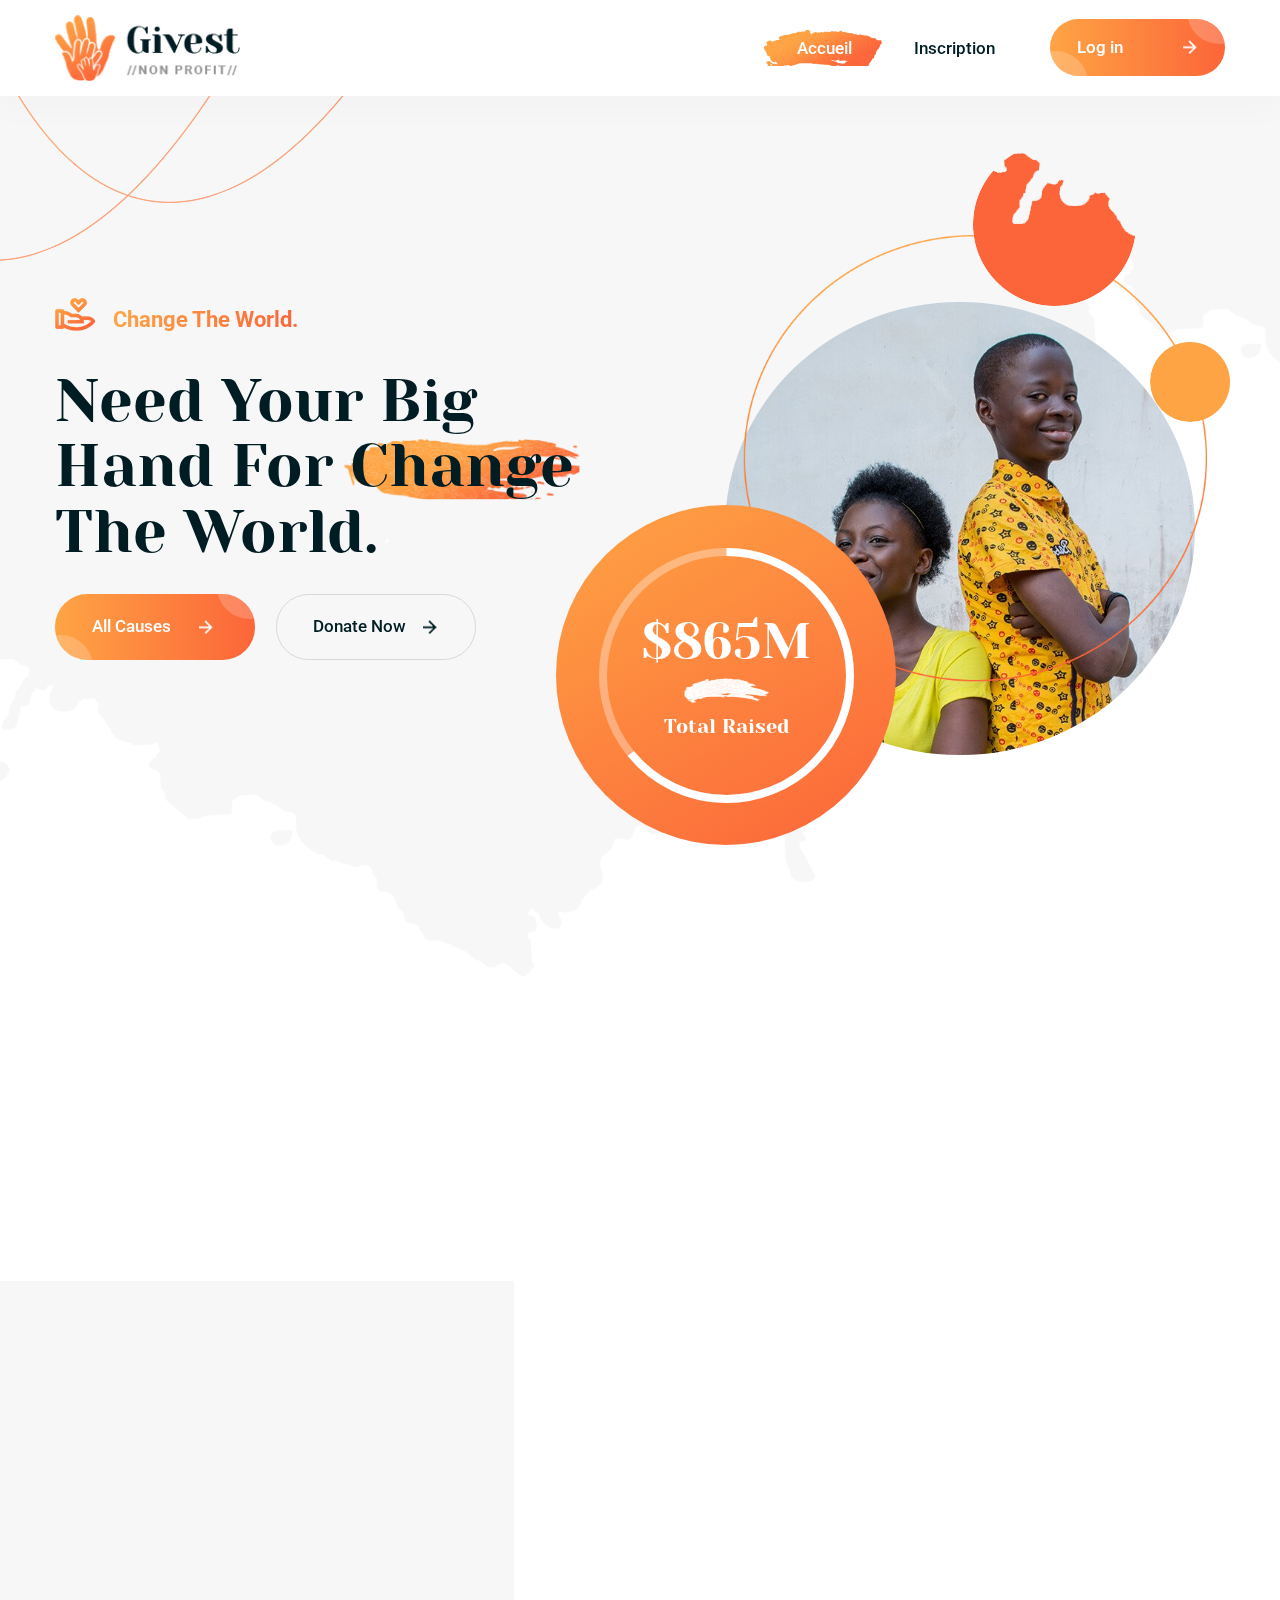
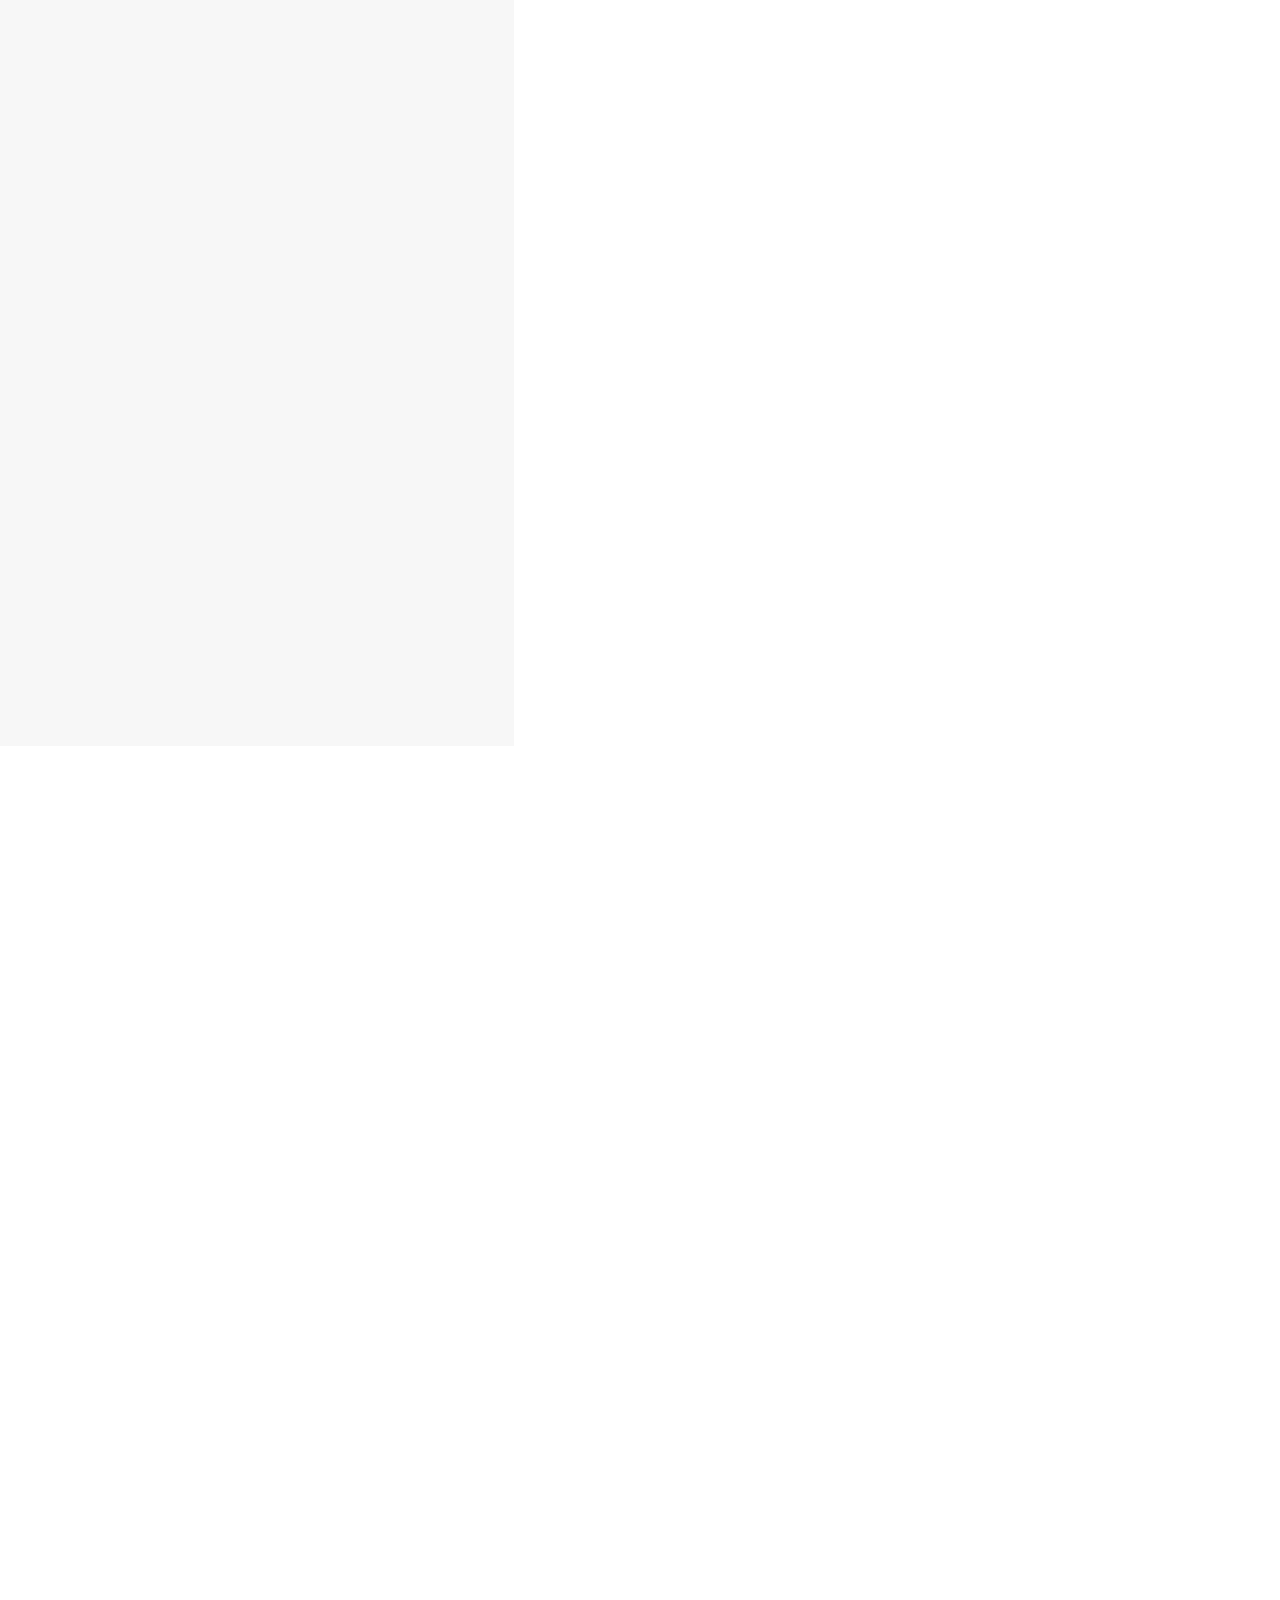
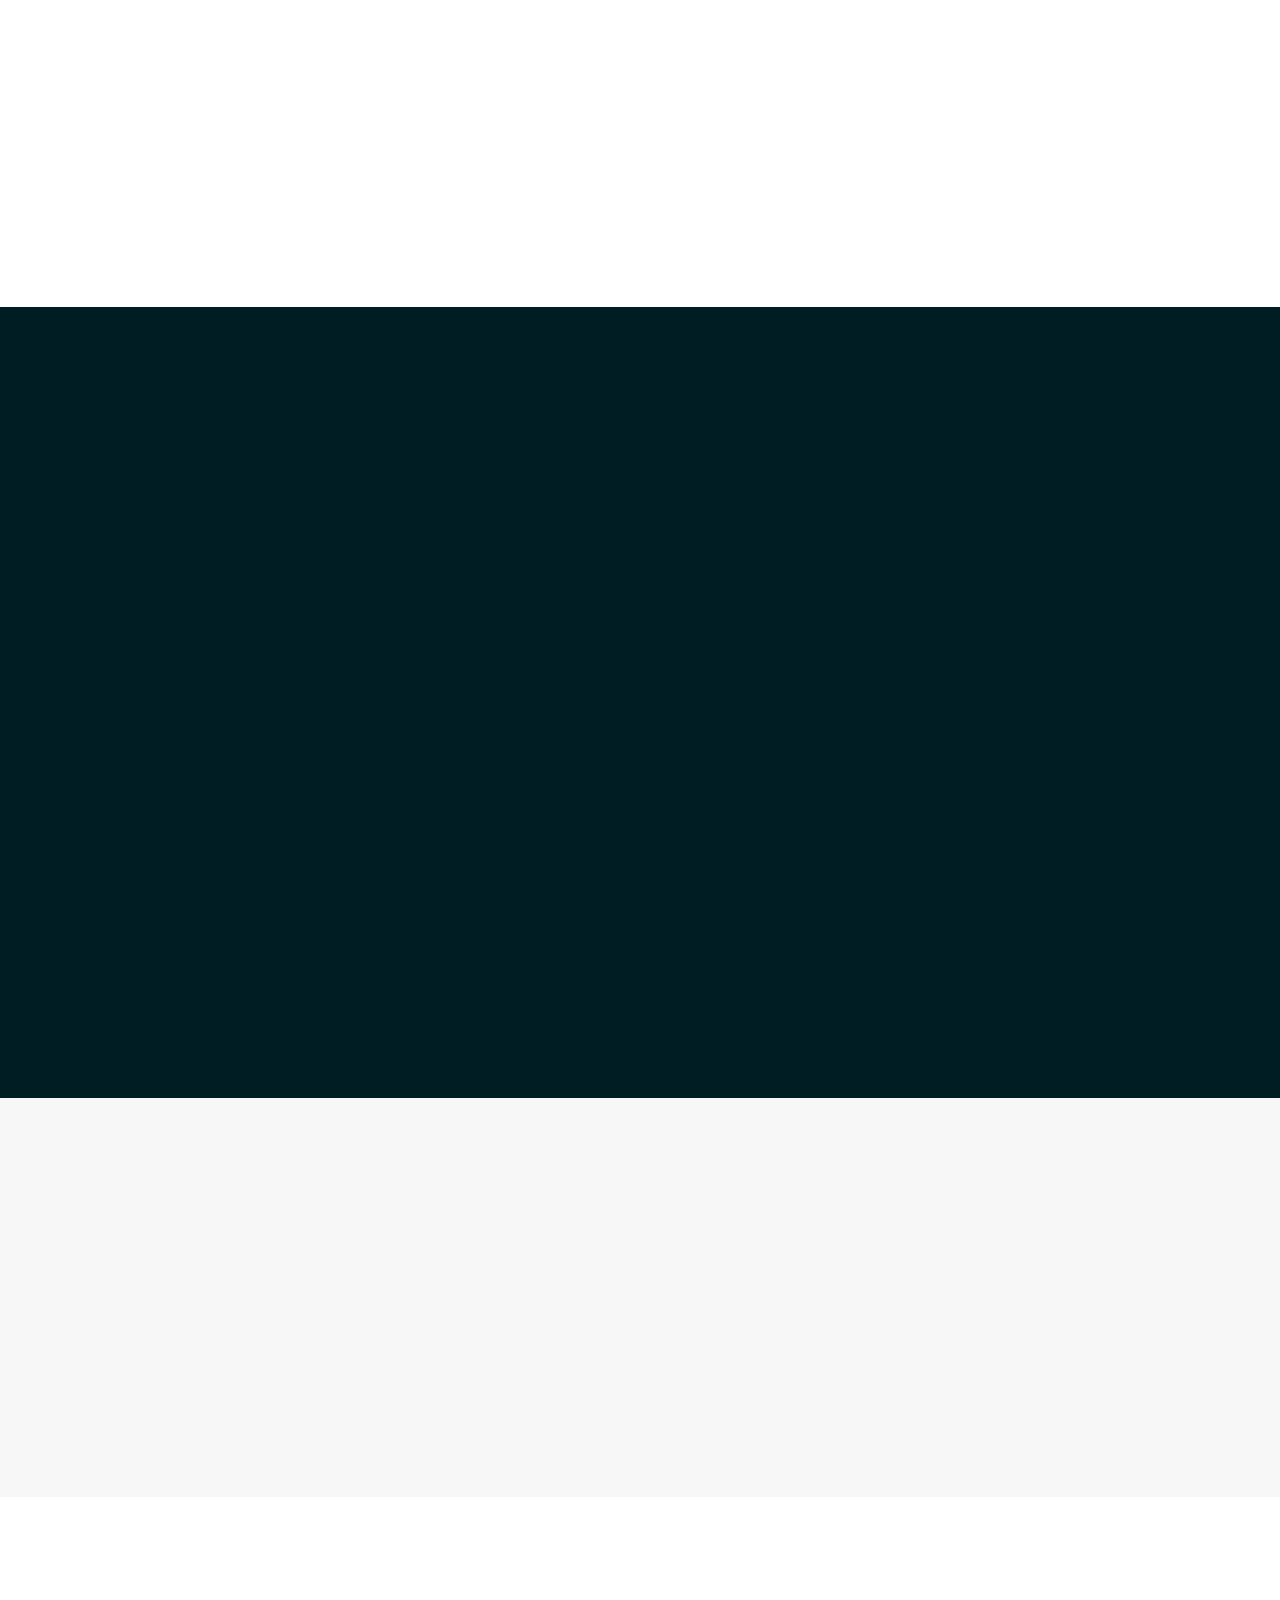
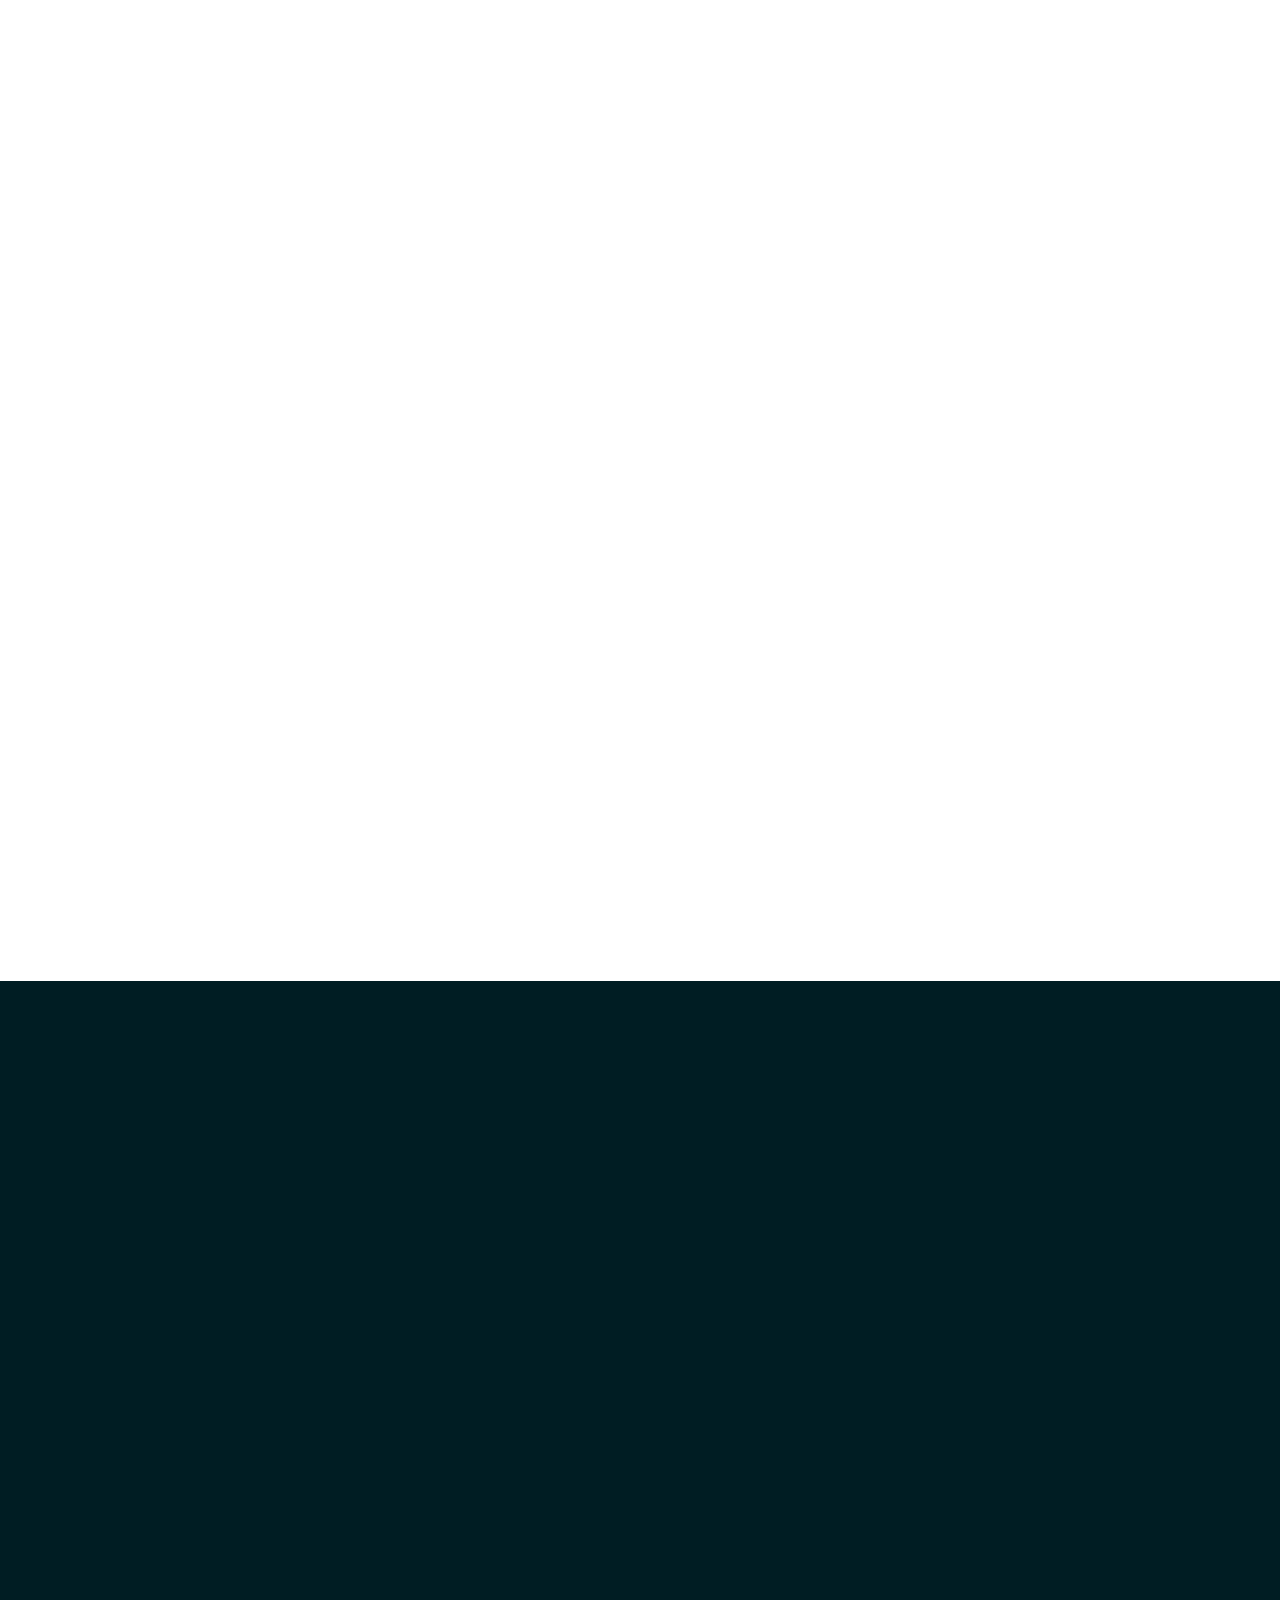
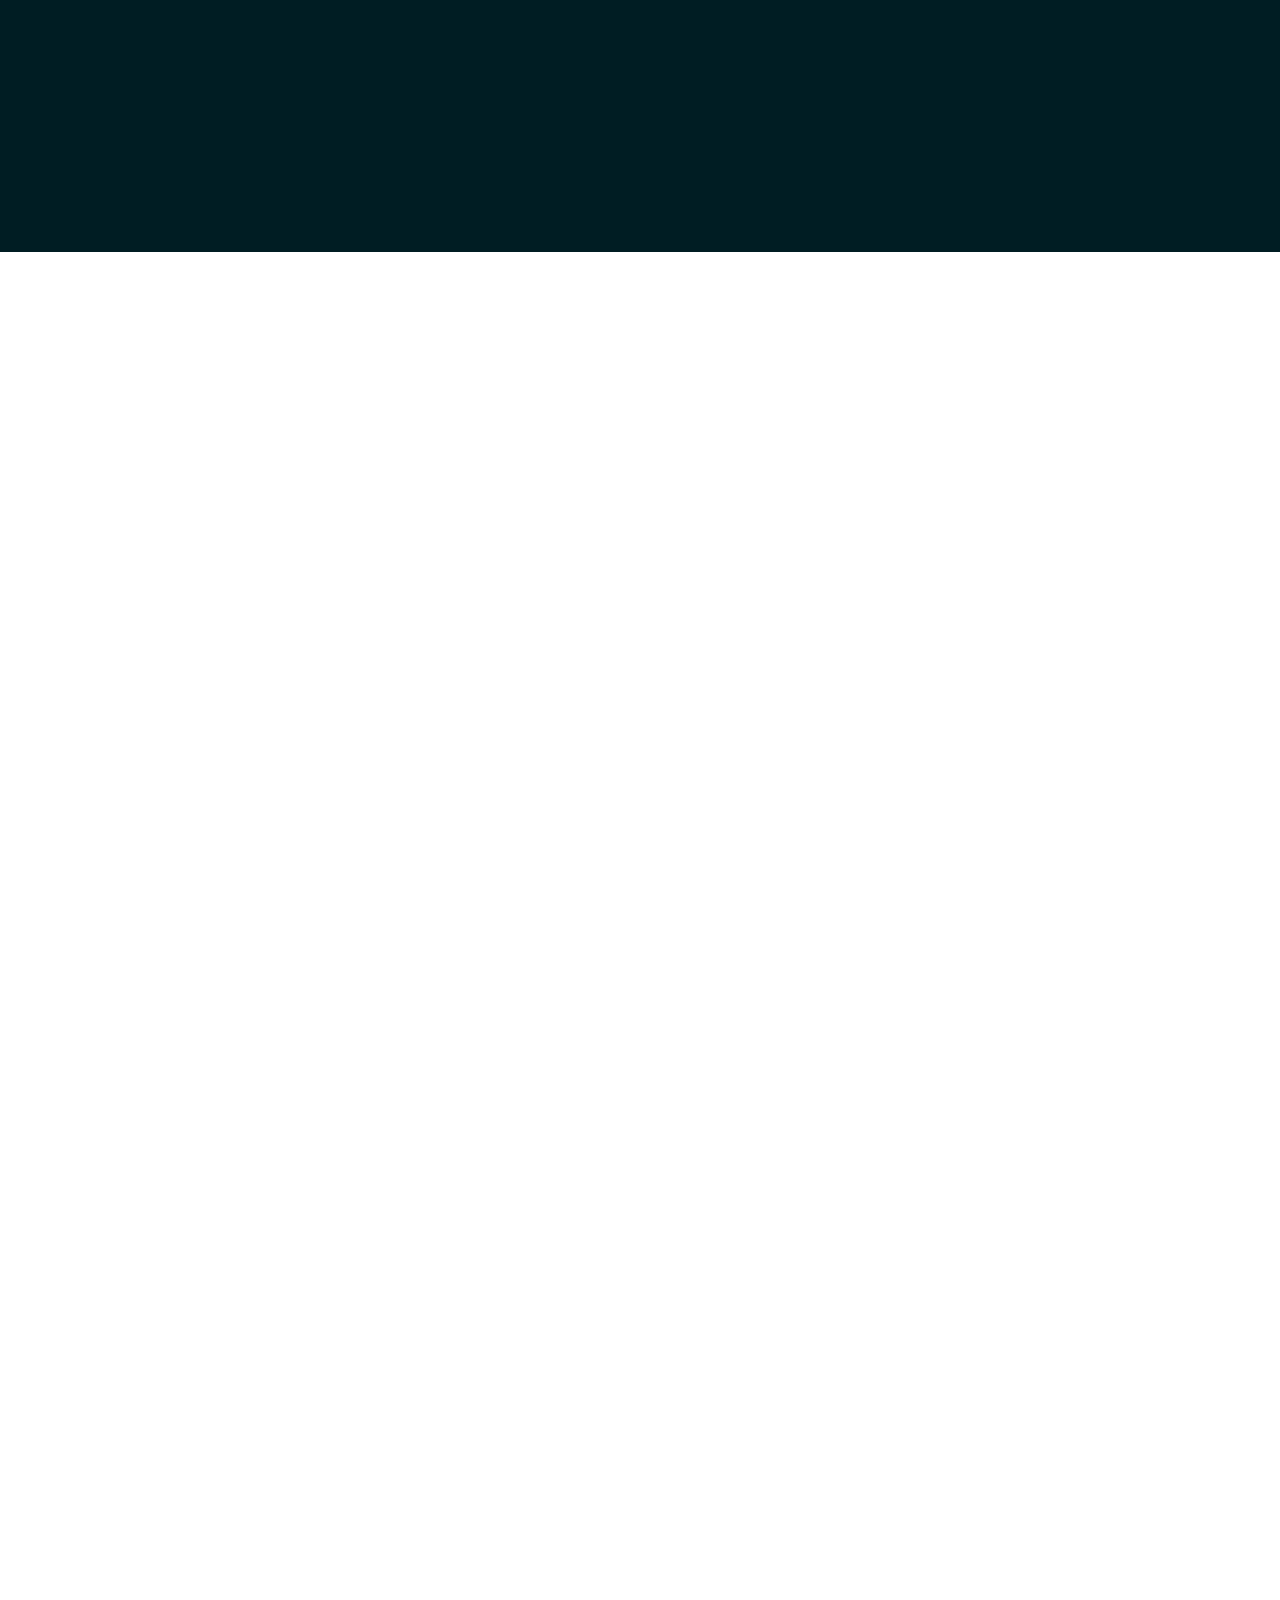
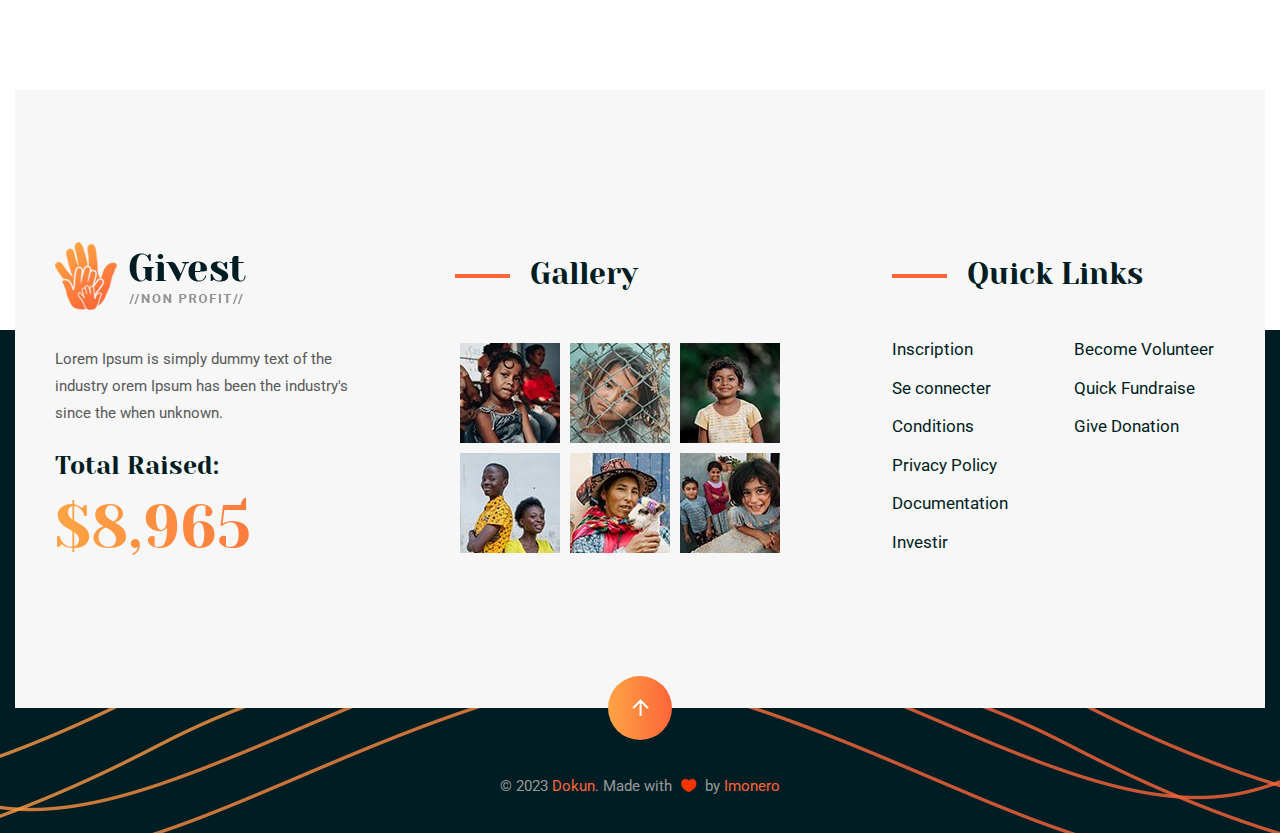
==== commit f40d8eef: "First" ====
--- a/index.html
+++ b/index.html
@@ -1,1012 +1,1012 @@
-<!DOCTYPE html>
-<html lang="en">
-
-
-<head>
-    <meta charset="utf-8">
-    <meta http-equiv="X-UA-Compatible" content="IE=edge">
-    <meta name="viewport" content="width=device-width, initial-scale=1.0" />
-
-    <title>Dokun – Startup Fundraising</title>
-
-    <!--== Favicon ==-->
-    <link rel="shortcut icon" href="assets/img/favicon.ico" type="image/x-icon" />
-
-    <!--== Google Fonts ==-->
-    <link href="https://fonts.googleapis.com/css?family=Yeseva+One:400" rel="stylesheet">
-    <link href="https://fonts.googleapis.com/css?family=Roboto:300,400,400i,500,500i,700,700i" rel="stylesheet">
-
-    <!--== Bootstrap CSS ==-->
-    <link href="assets/css/bootstrap.min.css" rel="stylesheet"/>
-    <!--== Icofont CSS ==-->
-    <link href="assets/css/icofont.css" rel="stylesheet"/>
-    <!--== ElegantIcons CSS ==-->
-    <link href="assets/css/elegantIcons.css" rel="stylesheet"/>
-    <!--== Animate CSS ==-->
-    <link href="assets/css/animate.css" rel="stylesheet"/>
-    <!--== Aos CSS ==-->
-    <link href="assets/css/aos.css" rel="stylesheet"/>
-    <!--== FancyBox CSS ==-->
-    <link href="assets/css/jquery.fancybox.min.css" rel="stylesheet"/>
-    <!--== Slicknav CSS ==-->
-    <link href="assets/css/slicknav.css" rel="stylesheet"/>
-    <!--== Swiper CSS ==-->
-    <link href="assets/css/swiper.min.css" rel="stylesheet"/>
-    <!--== Main Style CSS ==-->
-    <link href="assets/css/style.css" rel="stylesheet" />
-
-</head>
-
-<body>
-
-<!--wrapper start-->
-<div class="wrapper home-default-wrapper">
-
-  <!--== Start Preloader Content ==-->
-  <div class="preloader-wrap">
-    <div class="preloader">
-      <span class="dot"></span>
-      <div class="dots">
-        <span></span>
-        <span></span>
-        <span></span>
-      </div>
-    </div>
-  </div>
-  <!--== End Preloader Content ==-->
-
-  <!--== Start Header Wrapper ==-->
-  <header class="header-area header-default sticky-header">
-    <div class="container">
-      <div class="row align-items-center">
-        <div class="col-5 col-sm-3 col-md-3 col-lg-2 pr-0">
-          <div class="header-logo-area">
-            <a href="index.html">
-              <img class="logo-main" src="assets/img/logo.png" alt="Logo" />
-              <img class="logo-light" src="assets/img/logo.png" alt="Logo" />
-            </a>
-          </div>
-        </div>
-        <div class="col-7 col-sm-9 col-md-9 col-lg-10">
-          <div class="header-align">
-            <div class="header-navigation-area">
-              <ul class="main-menu nav justify-content-center">
-                <li class="active"><a href="index.html">Accueil</a></li>
-                <li><a href="form.html">Inscription</a></li>
-            </div>
-            <div class="header-action-area">
-              <button class="btn-menu d-xl-none">
-                <span></span>
-                <span></span>
-                <span></span>
-              </button>
-              <a href="#" class="btn-theme btn-gradient btn-slide btn-style">Log in <img class="icon icon-img" src="assets/img/icons/arrow-line-right2.png" alt="Icon"></a>
-            </div>
-          </div>
-        </div>
-      </div>
-    </div>
-  </header>
-  <!--== End Header Wrapper ==-->
-  
-  <main class="main-content">
-    <!--== Start Hero Area Wrapper ==-->
-    <section class="home-slider-area slider-default">
-      <div class="home-slider-content">
-        <!-- Start Slide Item -->
-        <div class="home-slider-item">
-          <div class="slider-content-area">
-            <div class="container">
-              <div class="row">
-                <div class="col-md-6 col-lg-6 col-xl-7">
-                  <div class="content" data-aos="fade-right" data-aos-duration="1000">
-                    <div class="subtitle-content">
-                      <img src="assets/img/icons/1.png" alt="Givest-HasTech">
-                      <h6>Change The World.</h6>
-                    </div>
-                    <div class="tittle-wrp">
-                      <h2>Need Your Big Hand For <span>Change</span> The World.</h2>
-                    </div>
-                    <div class="btn-wrp">
-                      <a href="causes.html" class="btn-theme btn-gradient btn-slide btn-style">All Causes <img class="icon icon-img" src="assets/img/icons/arrow-line-right2.png" alt="Icon"></a>
-                      <a href="#/" class="btn-theme btn-border btn-black btn-style">Donate Now <img class="icon icon-img" src="assets/img/icons/arrow-right-line-dark.png" alt="Icon"></a>
-                    </div>
-                  </div>
-                </div>
-                <div class="col-md-5 offset-md-1 col-lg-5 offset-lg-1 col-xl-5 offset-xl-0">
-                  <div class="layer-style">
-                    <div class="thumb scene">
-                      <span class="scene-layer" data-depth="0.20">                     
-                        <img class="" src="assets/img/slider/1.jpg" alt="Image-Givest">
-                      </span>
-                      <div class="shape-circle scene">
-                        <span class="scene-layer" data-depth="0.10">
-                          <img src="assets/img/shape/circle1.png" alt="Image-Givest">
-                        </span>
-                        <span class="scene-layer" data-depth="0.40">                        
-                          <img class="circle-img" src="assets/img/shape/2.png" alt="Image-Givest">
-                        </span>
-                      </div>
-                    </div>
-                    <div class="shape-style1 scene">
-                      <span class="scene-layer" data-depth="0.30">
-                        <img src="assets/img/shape/1.png" alt="Image-Givest">
-                      </span>
-                    </div>
-                    <div class="donate-circle-wrp">
-                      <div class="pie-chart-circle" data-size="255" data-line-width="8" data-line-cap="butt" data-track-color="#ffffff54" data-bar-color="#fff" data-percent="68"></div>
-                      <div class="donate-content">
-                        <div class="raised-amount">$865M</div>
-                        <img class="line-shape-img" src="assets/img/shape/line-s2.png" alt="Image-Givest">
-                        <h5 class="donate-title">Total Raised</h5>
-                      </div>
-                    </div>
-                  </div>
-                </div>
-              </div>
-            </div>
-            <div class="slider-shape">
-              <div class="shape-style1">
-                <img class="shape-img1" src="assets/img/shape/map1.png" alt="Image-Givest">
-              </div>
-              <div class="shape-style2">
-                <img class="shape-img2" src="assets/img/shape/map2.png" alt="Image-Givest">
-              </div>
-              <div class="shape-style3">
-                <img class="shape-img3" src="assets/img/shape/banner-line1.png" alt="Image-Givest">
-              </div>
-              <div class="shape-style4">
-                <img class="shape-img3" src="assets/img/shape/banner-line2.png" alt="Image-Givest">
-              </div>
-            </div>
-          </div>
-        </div>
-        <!-- End Slide Item -->
-      </div>
-    </section>
-    <!--== End Hero Area Wrapper ==-->
-
-    <!--== Start Service Area ==-->
-    <section class="service-area service-default-area">
-      <div class="container">
-        <div class="row icon-box-style1" data-aos="fade-up" data-aos-duration="1000">
-          <div class="col-md-6 col-lg-4">
-            <div class="icon-box-item item-one mb-md-30">
-              <div class="icon-box-top">
-                <div class="icon-box">
-                  <img class="icon-img" src="assets/img/icons/s1.png" alt="Icon">
-                </div>
-                <h4 class="title">Clean Water</h4>
-              </div>
-              <div class="content">
-                <div class="separator-line">
-                  <img src="assets/img/shape/line-s1.png" alt="Givest-HasTech">
-                </div>
-                <p>Lorem Ipsum is simply dummy text the printing typesetng industry lorem Ipsum has been industry standard dummy text ever since.</p>
-                <a href="causes-details.html" class="btn-theme btn-white btn-border btn-size-md">View Details <img class="icon icon-img" src="assets/img/icons/arrow-line-right.png" alt="Icon"></a>
-              </div>
-            </div>
-          </div>
-          <div class="col-md-6 col-lg-4">
-            <div class="icon-box-item item-two mb-md-30">
-              <div class="icon-box-top">
-                <div class="icon-box">
-                  <img class="icon-img" src="assets/img/icons/s2.png" alt="Icon">
-                </div>
-                <h4 class="title">Healthy Food</h4>
-              </div>
-              <div class="content">
-                <div class="separator-line">
-                  <img src="assets/img/shape/line-s1.png" alt="Givest-HasTech">
-                </div>
-                <p>Lorem Ipsum is simply dummy text the printing typesetng industry lorem Ipsum has been industry standard dummy text ever since.</p>
-                <a href="causes-details.html" class="btn-theme btn-white btn-border btn-size-md">View Details <img class="icon icon-img" src="assets/img/icons/arrow-line-right.png" alt="Icon"></a>
-              </div>
-            </div>
-          </div>
-          <div class="col-md-6 col-lg-4">
-            <div class="icon-box-item item-three">
-              <div class="icon-box-top">
-                <div class="icon-box">
-                  <img class="icon-img" src="assets/img/icons/s3.png" alt="Icon">
-                </div>
-                <h4 class="title">Medical Help</h4>
-              </div>
-              <div class="content">
-                <div class="separator-line">
-                  <img src="assets/img/shape/line-s1.png" alt="Givest-HasTech">
-                </div>
-                <p>Lorem Ipsum is simply dummy text the printing typesetng industry lorem Ipsum has been industry standard dummy text ever since.</p>
-                <a href="causes-details.html" class="btn-theme btn-white btn-border btn-size-md">View Details <img class="icon icon-img" src="assets/img/icons/arrow-line-right.png" alt="Icon"></a>
-              </div>
-            </div>
-          </div>
-        </div>
-      </div>
-    </section>
-    <!--== End Service Area ==-->
-
-    <!--== Start About Area ==-->
-    <section class="about-area about-default-area">
-      <div class="container">
-        <div class="row">
-          <div class="col-lg-9">
-            <div class="section-title position-relative z-index-1" data-aos="fade-up" data-aos-duration="1000">
-              <h5 class="subtitle line-theme-color">About Us.</h5>
-              <h2 class="title"><span>Givest</span> is The Non Profitable Organization.</h2>
-            </div>
-          </div>
-        </div>
-        <div class="row">
-          <div class="col-lg-6 col-xl-7">
-            <div class="layer-style" data-aos="fade-up" data-aos-duration="1100">
-              <div class="thumb">
-                <div class="row m-0">
-                  <div class="col-sm-4 col-md-4 col-lg-4 col-xl-4 p-0 d-none d-sm-block d-lg-none d-xl-block tilt-animation">
-                    <img src="assets/img/about/1.jpg" alt="Image-Givest">
-                  </div>
-                  <div class="col-sm-8 col-md-8 col-lg-12 col-xl-8 p-0 tilt-animation">
-                    <img class="img-two" src="assets/img/about/2.jpg" alt="Image-Givest">
-                  </div>
-                </div>
-              </div>
-            </div>
-          </div>
-          <div class="col-lg-6 col-xl-5">
-            <div class="about-content" data-aos="fade-up" data-aos-duration="1100">
-              <p class="text-style">Lorem Ipsum is simply dummy text of the printing and typesetting industry has been the industry standard.</p>
-              <p>Lorem Ipsum is simply dummy text of the printing and typesetting industry orem Ipsum has been the industry's standard dummy text ever since the 1500s, when an unknown.</p>
-              <p class="mb-0">Lorem Ipsum is simply dummy text of the printing and typesetting industry orem Ipsum has been the industry's standard dummy text ever since the 1500s, when an unknown.</p>
-              <ul class="list-icon-style">
-                <li><img class="icon-img" src="assets/img/icons/check-double-line.png" alt="Image-Givest"> Need your simple help <br>for save children.</li>
-                <li class="line-center"></li>
-                <li><img class="icon-img" src="assets/img/icons/check-double-line.png" alt="Image-Givest"> Need your simple help <br>for save children.</li>
-              </ul>
-              <a href="#/" class="btn-theme btn-gradient btn-slide">Donate Now <img class="icon icon-img" src="assets/img/icons/arrow-line-right2.png" alt="Icon"></a>
-            </div>
-          </div>
-        </div>
-      </div>
-    </section>
-    <!--== End About Area ==-->
-
-    <!--== Start Causes Area ==-->
-    <section class="causes-area causes-default-area">
-      <div class="container">
-        <div class="row">
-          <div class="col-lg-8 m-auto">
-            <div class="section-title text-center" data-aos="fade-up" data-aos-duration="1000">
-              <h5 class="subtitle line-theme-color">Check Causes</h5>
-              <h2 class="title title-style">Donate For Poor People. Causes of Givest <img class="img-shape" src="assets/img/shape/3.png" alt="Image-Givest"></h2>
-            </div>
-          </div>
-        </div>
-        <div class="row" data-aos="fade-up" data-aos-duration="1000">
-          <div class="col-md-6 col-lg-4">
-            <div class="causes-item mb-md-30">
-              <div class="thumb">
-                <img src="assets/img/causes/01.jpg" alt="Givest-HasTech">
-              </div>
-              <div class="content">
-                <ul class="donate-info">
-                  <li class="info-item">
-                    <span class="info-title">Goal:</span>
-                    <span class="amount">$ 5,000</span>
-                  </li>
-                  <li class="info-item">
-                    <span class="info-title">Raised:</span>
-                    <span class="amount">$ 2,000</span>
-                  </li>
-                  <li class="info-item">
-                    <span class="info-title">To Go:</span>
-                    <span class="amount">$ 1,000</span>
-                  </li>
-                </ul>
-                <h4 class="title"><a href="causes-details.html">Children Education Needs For Change The World.</a></h4>
-                <p>Lorem Ipsum is simply dummy text of the industry's since the unknown.</p>
-              </div>
-              <div class="causes-footer">
-                <div class="admin">
-                  <h5><a href="causes.html"><span class="icon-img"><img src="assets/img/icons/admin1.png" alt="Icon"></span> Kristin Horton</a></h5>
-                </div>
-                <a class="btn-theme btn-border-gradient gray-border btn-size-md" href="#"><span>Donate Now <img class="icon icon-img" src="assets/img/icons/arrow-line-right-gradient.png" alt="Icon"></span></a>
-              </div>
-            </div>
-          </div>
-          <div class="col-md-6 col-lg-4">
-            <div class="causes-item mb-md-30">
-              <div class="thumb">
-                <img src="assets/img/causes/02.jpg" alt="Givest-HasTech">
-              </div>
-              <div class="content">
-                <ul class="donate-info">
-                  <li class="info-item">
-                    <span class="info-title">Goal:</span>
-                    <span class="amount">$ 5,000</span>
-                  </li>
-                  <li class="info-item">
-                    <span class="info-title">Raised:</span>
-                    <span class="amount">$ 2,000</span>
-                  </li>
-                  <li class="info-item">
-                    <span class="info-title">To Go:</span>
-                    <span class="amount">$ 1,000</span>
-                  </li>
-                </ul>
-                <h4 class="title"><a href="causes-details.html">Children Education Needs For Change The World.</a></h4>
-                <p>Lorem Ipsum is simply dummy text of the industry's since the unknown.</p>
-              </div>
-              <div class="causes-footer">
-                <div class="admin">
-                  <h5><a href="causes.html"><span class="icon-img"><img src="assets/img/icons/admin1.png" alt="Icon"></span> Kristin Horton</a></h5>
-                </div>
-                <a class="btn-theme btn-border-gradient gray-border btn-size-md" href="#"><span>Donate Now <img class="icon icon-img" src="assets/img/icons/arrow-line-right-gradient.png" alt="Icon"></span></a>
-              </div>
-            </div>
-          </div>
-          <div class="col-md-6 col-lg-4">
-            <div class="causes-item">
-              <div class="thumb">
-                <img src="assets/img/causes/03.jpg" alt="Givest-HasTech">
-              </div>
-              <div class="content">
-                <ul class="donate-info">
-                  <li class="info-item">
-                    <span class="info-title">Goal:</span>
-                    <span class="amount">$ 5,000</span>
-                  </li>
-                  <li class="info-item">
-                    <span class="info-title">Raised:</span>
-                    <span class="amount">$ 2,000</span>
-                  </li>
-                  <li class="info-item">
-                    <span class="info-title">To Go:</span>
-                    <span class="amount">$ 1,000</span>
-                  </li>
-                </ul>
-                <h4 class="title"><a href="causes-details.html">Children Education Needs For Change The World.</a></h4>
-                <p>Lorem Ipsum is simply dummy text of the industry's since the unknown.</p>
-              </div>
-              <div class="causes-footer">
-                <div class="admin">
-                  <h5><a href="causes.html"><span class="icon-img"><img src="assets/img/icons/admin1.png" alt="Icon"></span> Kristin Horton</a></h5>
-                </div>
-                <a class="btn-theme btn-border-gradient gray-border btn-size-md" href="#"><span>Donate Now <img class="icon icon-img" src="assets/img/icons/arrow-line-right-gradient.png" alt="Icon"></span></a>
-              </div>
-            </div>
-          </div>
-        </div>
-      </div>
-    </section>
-    <!--== End Causes Area ==-->
-
-    <!--== Start Donate Area ==-->
-    <section class="donate-area donate-default-area bgcolor-theme3">
-      <div class="container">
-        <div class="row">
-          <div class="col-lg-7 col-xxl-7">
-            <div class="content" data-aos="fade-up" data-aos-duration="1000">
-              <div class="section-title">
-                <h5 class="subtitle line-theme-color mb-7">Make A Donation</h5>
-                <h2 class="title title-style text-white">Need Pure Water For Mozambique People. <img class="img-shape" src="assets/img/shape/3.png" alt="Image-Givest"></h2>
-              </div>
-              <div class="donate-form">
-                <form action="#">
-                  <div class="amount-info">
-                    <div class="donate-amount">$20</div>
-                    <div class="donate-amount">$50</div>
-                    <div class="donate-amount">$200</div>
-                    <div class="donate-amount donate-custom-amount">
-                      <input class="form-control" type="text" placeholder="Custom">
-                    </div>
-                  </div>
-                  <div class="btn-wrp">
-                    <a href="#/" class="btn-theme btn-gradient btn-slide">Donate Now <img class="icon icon-img" src="assets/img/icons/arrow-line-right2.png" alt="Icon"></a>
-                    <a href="#/" class="btn-theme btn-gradient btn-border">Join Events <img class="icon icon-img" src="assets/img/icons/arrow-line-right2-gradient.png" alt="Icon"></a>
-                  </div>
-                </form>
-              </div>
-            </div>
-          </div>
-          <div class="col-lg-5 col-xxl-4 offset-xxl-1">
-            <div class="donners-content">
-              <div class="thumb-bg-layer" data-aos="fade-left" data-aos-duration="1000" data-bg-img="assets/img/photos/bg-donate1.jpg"></div>
-              <div class="donners-info" data-aos="fade-up" data-aos-duration="1000">
-                <h3>Great Donners</h3>
-                <p>Lorem Ipsum is simply dummy text of the printing and typesetting industry since the 1500s, when an unknown.</p>
-                <div class="donners-item">
-                  <div class="donner-item">
-                    <img src="assets/img/photos/donner1.png" alt="Image-Givest">
-                  </div>
-                  <div class="donner-item">
-                    <img src="assets/img/photos/donner2.png" alt="Image-Givest">
-                  </div>
-                  <div class="donner-item">
-                    <img src="assets/img/photos/donner3.png" alt="Image-Givest">
-                  </div>
-                  <div class="donner-item donner-number">+286</div>
-                </div>
-              </div>
-            </div>
-          </div>
-        </div>
-      </div>
-    </section>
-    <!--== End Donate Area ==-->
-
-    <!--== Start Funfact Area ==-->
-    <section class="funfact-area funfact-default-area">
-      <div class="container">
-        <div class="row row-gutter-0 funfact-items-style1" data-aos="fade-up" data-aos-duration="1000">
-          <div class="col-sm-6 col-md-4 funfact-item">
-            <div class="inner-content">
-              <div class="icon-box">
-                <img class="icon" src="assets/img/icons/f1.png" alt="Image-Givest">
-                <img class="shape-img" src="assets/img/shape/4.png" alt="Image-Givest">
-              </div>
-              <div class="content">
-                <div class="number">
-                  <h2><span class="counter-animate">598</span>K</h2>
-                </div>
-                <img class="line-shape" src="assets/img/shape/funfact-line1.png" alt="Image-Givest">
-                <p class="title">// Poor People</p>
-              </div>
-            </div>
-          </div>
-          <div class="col-sm-6 col-md-4 funfact-item">
-            <div class="inner-content">
-              <div class="icon-box">
-                <img class="icon" src="assets/img/icons/f2.png" alt="Image-Givest">
-                <img class="shape-img" src="assets/img/shape/4.png" alt="Image-Givest">
-              </div>
-              <div class="content">
-                <div class="number">
-                  <h2><span class="counter-animate">897</span>M</h2>
-                </div>
-                <img class="line-shape" src="assets/img/shape/funfact-line1.png" alt="Image-Givest">
-                <p class="title">// Fund raised</p>
-              </div>
-            </div>
-          </div>
-          <div class="col-sm-6 col-md-4 funfact-item">
-            <div class="inner-content">
-              <div class="icon-box">
-                <img class="icon" src="assets/img/icons/f3.png" alt="Image-Givest">
-                <img class="shape-img" src="assets/img/shape/4.png" alt="Image-Givest">
-              </div>
-              <div class="content">
-                <div class="number">
-                  <h2><span class="counter-animate">998</span>+</h2>
-                </div>
-                <img class="line-shape" src="assets/img/shape/funfact-line1.png" alt="Image-Givest">
-                <p class="title">// Active Member</p>
-              </div>
-            </div>
-          </div>
-        </div>
-      </div>
-    </section>
-    <!--== End Funfact Area ==-->
-
-    <!--== Start Events Area ==-->
-    <section class="events-area events-default-area">
-      <div class="container">
-        <div class="row">
-          <div class="col-lg-8">
-            <div class="section-title" data-aos="fade-up" data-aos-duration="1000">
-              <h5 class="subtitle line-theme-color mb-7">Recent Events</h5>
-              <h2 class="title title-style">Join Recent Fundraising Event Of Givest. <img class="img-shape" src="assets/img/shape/3.png" alt="Image-Givest"></h2>
-            </div>
-            <div class="events-content events-list" data-aos="fade-up" data-aos-duration="1000">
-              <div class="event-item">
-                <div class="thumb">
-                  <img class="thumb-img" src="assets/img/events/1.jpg" alt="Image-Givest">
-                  <a href="event-details.html" class="btn-theme btn-gradient btn-size-sm">Join Now <img class="icon icon-img" src="assets/img/icons/arrow-line-right.png" alt="Icon"></a>
-                </div>
-                <div class="content">
-                  <div class="event-info">15 January 2021  // <span>Education</span></div>
-                  <h4 class="event-name"><a href="event-details.html">Need School For Mozambique Children.</a></h4>
-                </div>
-              </div>
-              <div class="event-item">
-                <div class="thumb">
-                  <img class="thumb-img" src="assets/img/events/2.jpg" alt="Image-Givest">
-                  <a href="event-details.html" class="btn-theme btn-gradient btn-size-sm">Join Now <img class="icon icon-img" src="assets/img/icons/arrow-line-right.png" alt="Icon"></a>
-                </div>
-                <div class="content">
-                  <div class="event-info">15 January 2021  // <span>Education</span></div>
-                  <h4 class="event-name"><a href="event-details.html">Need School For Mozambique Children.</a></h4>
-                </div>
-              </div>
-              <div class="event-item">
-                <div class="thumb">
-                  <img class="thumb-img" src="assets/img/events/3.jpg" alt="Image-Givest">
-                  <a href="event-details.html" class="btn-theme btn-gradient btn-size-sm">Join Now <img class="icon icon-img" src="assets/img/icons/arrow-line-right.png" alt="Icon"></a>
-                </div>
-                <div class="content">
-                  <div class="event-info">15 January 2021  // <span>Education</span></div>
-                  <h4 class="event-name"><a href="event-details.html">Need School For Mozambique Children.</a></h4>
-                </div>
-              </div>
-            </div>
-          </div>
-          <div class="col-8 offset-2 col-sm-8 offset-sm-2 col-md-8 offset-md-2 col-lg-4 offset-lg-0">
-            <div class="layer-style" data-aos="fade-left" data-aos-duration="1000">
-              <div class="thumb tilt-animation">
-                <img src="assets/img/photos/event1.png" alt="Image-Givest">
-                <div class="play-video-btn">
-                  <a class="btn-play play-video-popup wave-btn" href="https://player.vimeo.com/video/174392490?dnt=1&amp;app_id=122963"><span></span><span></span><span></span><div class="icon"><img src="assets/img/icons/play.png" alt="Icon"></div></a>
-                </div>
-              </div>
-              <div class="shape-style1">
-                <img src="assets/img/shape/line1.png" alt="Image-Givest">
-              </div>
-              <div class="shape-style2">
-                <img src="assets/img/shape/line2.png" alt="Image-Givest">
-              </div>
-              <div class="shape-style3">
-                <img src="assets/img/shape/line3.png" alt="Image-Givest">
-              </div>
-              <div class="shape-style4">
-                <img src="assets/img/shape/line4.png" alt="Image-Givest">
-              </div>
-            </div>
-          </div>
-        </div>
-      </div>
-    </section>
-    <!--== End Events Area ==-->
-
-    <!--== Start Testimonial Area ==-->
-    <section class="testimonial-area testimonial-default-area bgcolor-theme3">
-      <div class="container">
-        <div class="row">
-          <div class="col-md-12 col-lg-4 col-xl-5">
-            <div class="title-wrp" data-bg-img="assets/img/testimonial/bg-testi1.jpg" data-aos="fade-right" data-aos-duration="1000">
-              <div class="section-title">
-                <h5 class="subtitle line-white-color text-white mb-7">Recent Events</h5>
-                <h2 class="title title-style text-white">What People Say About Us. <img class="img-shape" src="assets/img/shape/3.png" alt="Image-Givest"></h2>
-              </div>
-            </div>
-          </div>
-          <div class="col-md-12 col-lg-7 col-xl-6">
-            <div class="testimonial-content" data-aos="fade-up" data-aos-duration="1000">
-              <div class="testimonial-slider-content">
-                <div class="swiper-container testimonial-slider-container">
-                  <div class="swiper-wrapper testimonial-slider">
-                    <div class="swiper-slide testimonial-single">
-                      <div class="client-thumb-wrp">
-                        <div class="client-thumb">
-                          <img src="assets/img/testimonial/1.png" alt="Image-Givest">
-                        </div>
-                        <div class="quote-icon">“</div>
-                      </div>
-                      <div class="client-content">
-                        <p>The leap into electronic typesetting, essentially unchanged was popularised the release Letraset sheets containing and more recently desktop publishing like Aldus maker including.</p>
-                      </div>
-                      <div class="client-info">
-                        <img class="shape-line-img" src="assets/img/shape/line-t1.png" alt="Image-Givest">
-                        <h4 class="name">Harvey Harrington</h4>
-                        <h6 class="designation">Senior Volunteer</h6>
-                      </div>
-                    </div>
-                    <div class="swiper-slide testimonial-single">
-                      <div class="client-thumb-wrp">
-                        <div class="client-thumb">
-                          <img src="assets/img/testimonial/2.png" alt="Image-Givest">
-                        </div>
-                        <div class="quote-icon">“</div>
-                      </div>
-                      <div class="client-content">
-                        <p>It is long established fact that reader will distract by the readable content a page when looking atten layout. The point of using  and that it has a normal distribution of letters</p>
-                      </div>
-                      <div class="client-info">
-                        <img class="shape-line-img" src="assets/img/shape/line-t1.png" alt="Image-Givest">
-                        <h4 class="name">Julia Steve</h4>
-                        <h6 class="designation">Senior Volunteer</h6>
-                      </div>
-                    </div>
-                  </div>
-                  <!-- Add Arrows -->
-                  <div class="navigation-wrp">
-                    <div class="swiper-button-prev"><img class="icon-img" src="assets/img/icons/test-arrow-left.png" alt="Image-Icon"></div>
-                    <div class="swiper-button-next"><img class="icon-img" src="assets/img/icons/test-arrow-right.png" alt="Image-Icon"></div>
-                  </div>
-                </div>
-              </div>
-            </div>
-          </div>
-        </div>
-      </div>
-    </section>
-    <!--== End Testimonial Area ==-->
-
-    <!--== Start Blog Area Wrapper ==-->
-    <section class="blog-area blog-default-area">
-      <div class="container">
-        <div class="row">
-          <div class="col-md-8 col-lg-6 m-auto">
-            <div class="section-title text-center" data-aos="fade-up" data-aos-duration="1000">
-              <h5 class="subtitle line-theme-color">Blog Post</h5>
-              <h2 class="title title-style">Latest News From Givest Blog <img class="img-shape" src="assets/img/shape/3.png" alt="Image-Givest"></h2>
-            </div>
-          </div>
-        </div>
-        <div class="row" data-aos="fade-up" data-aos-duration="1000">
-          <div class="col-md-6 col-lg-4">
-            <!--== Start Blog Post Item ==-->
-            <div class="post-item mb-md-150">
-              <div class="thumb">
-                <a href="blog-details.html"><img src="assets/img/blog/1.jpg" alt="Givest-Blog"></a>
-                <div class="meta-date">
-                  <a href="blog.html"><span>15</span> January</a>
-                </div>
-                <div class="shape-line"></div>
-              </div>
-              <div class="content">
-                <div class="inner-content">
-                  <div class="meta">
-                    <a class="post-category" href="blog.html">Education</a>
-                    <div class="post-share">
-                      <a class="icon-share" href="blog.html"><img src="assets/img/icons/share-line-gradient.png" alt="Icon"></a>
-                      <ul>
-                        <li><a class="color-facebook" href="#/"><i class="social_facebook"></i></a></li>
-                        <li><a class="color-twitter" href="#/"><i class="social_twitter"></i></a></li>
-                        <li><a class="color-dribbble" href="#/"><i class="social_dribbble"></i></a></li>
-                        <li><a class="color-pinterest" href="#/"><i class="social_pinterest"></i></a></li>
-                      </ul>
-                    </div>
-                  </div>
-                  <h4 class="title">
-                    <a href="blog-details.html">Save Children Life For Future.</a>
-                  </h4>
-                  <p>Lorem Ipsum is simply dummy text industry since unknown..</p>
-                </div>
-                <div class="post-footer">
-                  <a href="blog-details.html" class="btn-theme btn-border-gradient btn-size-xs"><span>Details <img class="icon icon-img" src="assets/img/icons/arrow-line-right-gradient.png" alt="Icon"></span></a>
-                  <a class="post-author" href="blog.html">By: Robbins</a>
-                </div>
-              </div>
-            </div>
-            <!--== End Blog Post Item ==-->
-          </div>
-
-          <div class="col-md-6 col-lg-4">
-            <!--== Start Blog Post Item ==-->
-            <div class="post-item mb-md-150">
-              <div class="thumb">
-                <a href="blog-details.html"><img src="assets/img/blog/2.jpg" alt="Givest-Blog"></a>
-                <div class="meta-date">
-                  <a href="blog.html"><span>25</span> January</a>
-                </div>
-                <div class="shape-line"></div>
-              </div>
-              <div class="content">
-                <div class="inner-content">
-                  <div class="meta">
-                    <a class="post-category" href="blog.html">Water</a>
-                    <div class="post-share">
-                      <a class="icon-share" href="blog.html"><img src="assets/img/icons/share-line-gradient.png" alt="Icon"></a>
-                      <ul>
-                        <li><a class="color-facebook" href="#/"><i class="social_facebook"></i></a></li>
-                        <li><a class="color-twitter" href="#/"><i class="social_twitter"></i></a></li>
-                        <li><a class="color-dribbble" href="#/"><i class="social_dribbble"></i></a></li>
-                        <li><a class="color-pinterest" href="#/"><i class="social_pinterest"></i></a></li>
-                      </ul>
-                    </div>
-                  </div>
-                  <h4 class="title">
-                    <a href="blog-details.html">Save Children Life For Future.</a>
-                  </h4>
-                  <p>Lorem Ipsum is simply dummy text industry since unknown..</p>
-                </div>
-                <div class="post-footer">
-                  <a href="blog-details.html" class="btn-theme btn-border-gradient btn-size-xs"><span>Details <img class="icon icon-img" src="assets/img/icons/arrow-line-right-gradient.png" alt="Icon"></span></a>
-                  <a class="post-author" href="blog.html">By: Robbins</a>
-                </div>
-              </div>
-            </div>
-            <!--== End Blog Post Item ==-->
-          </div>
-
-          <div class="col-md-6 col-lg-4">
-            <!--== Start Blog Post Item ==-->
-            <div class="post-item">
-              <div class="thumb">
-                <a href="blog-details.html"><img src="assets/img/blog/3.jpg" alt="Givest-Blog"></a>
-                <div class="meta-date">
-                  <a href="blog.html"><span>30</span> January</a>
-                </div>
-                <div class="shape-line"></div>
-              </div>
-              <div class="content">
-                <div class="inner-content">
-                  <div class="meta">
-                    <a class="post-category" href="blog.html">Health</a>
-                    <div class="post-share">
-                      <a class="icon-share" href="blog.html"><img src="assets/img/icons/share-line-gradient.png" alt="Icon"></a>
-                      <ul>
-                        <li><a class="color-facebook" href="#/"><i class="social_facebook"></i></a></li>
-                        <li><a class="color-twitter" href="#/"><i class="social_twitter"></i></a></li>
-                        <li><a class="color-dribbble" href="#/"><i class="social_dribbble"></i></a></li>
-                        <li><a class="color-pinterest" href="#/"><i class="social_pinterest"></i></a></li>
-                      </ul>
-                    </div>
-                  </div>
-                  <h4 class="title">
-                    <a href="blog-details.html">Save Children Life For Future.</a>
-                  </h4>
-                  <p>Lorem Ipsum is simply dummy text industry since unknown..</p>
-                </div>
-                <div class="post-footer">
-                  <a href="blog-details.html" class="btn-theme btn-border-gradient btn-size-xs"><span>Details <img class="icon icon-img" src="assets/img/icons/arrow-line-right-gradient.png" alt="Icon"></span></a>
-                  <a class="post-author" href="blog.html">By: Robbins</a>
-                </div>
-              </div>
-            </div>
-            <!--== End Blog Post Item ==-->
-          </div>
-        </div>
-      </div>
-    </section>
-    <!--== End Blog Area Wrapper ==-->
-
-    <!--== Start Brand Logo Area ==-->
-    <section class="brand-logo-area brand-logo-default-area">
-      <div class="container">
-        <div class="row" data-aos="fade-up" data-aos-duration="1000">
-          <div class="col-sm-8 offset-sm-2 col-md-8 offset-md-2 col-lg-4 offset-lg-0 col-xl-4">
-            <div class="section-title text-center text-lg-start">
-              <h2 class="title title-style mt-xl-30">Nos Investiseurs Actuels. <img class="img-shape" src="assets/img/shape/3.png" alt="Image-Givest"></h2>
-            </div>
-          </div>
-          <div class="col-lg-8 col-xl-7 offset-xl-1">
-            <div class="brand-logo-content">
-              <div class="row row-cols-3 row-cols-sm-5">
-                <div class="col">
-                  <div class="brand-logo-item">
-                    <img src="assets/img/brand-logo/1.png" alt="Image-Givest">
-                  </div>
-                </div>
-                <div class="col">
-                  <div class="brand-logo-item">
-                    <img src="assets/img/brand-logo/2.png" alt="Image-Givest">
-                  </div>
-                </div>
-                <div class="col">
-                  <div class="brand-logo-item">
-                    <img src="assets/img/brand-logo/3.png" alt="Image-Givest">
-                  </div>
-                </div>
-                <div class="col">
-                  <div class="brand-logo-item">
-                    <img src="assets/img/brand-logo/4.png" alt="Image-Givest">
-                  </div>
-                </div>
-                <div class="col">
-                  <div class="brand-logo-item">
-                    <img src="assets/img/brand-logo/5.png" alt="Image-Givest">
-                  </div>
-                </div>
-                <div class="col">
-                  <div class="brand-logo-item">
-                    <img src="assets/img/brand-logo/6.png" alt="Image-Givest">
-                  </div>
-                </div>
-                <div class="col">
-                  <div class="brand-logo-item">
-                    <img src="assets/img/brand-logo/7.png" alt="Image-Givest">
-                  </div>
-                </div>
-                <div class="col">
-                  <div class="brand-logo-item">
-                    <img src="assets/img/brand-logo/8.png" alt="Image-Givest">
-                  </div>
-                </div>
-                <div class="col">
-                  <div class="brand-logo-item">
-                    <img src="assets/img/brand-logo/9.png" alt="Image-Givest">
-                  </div>
-                </div>
-                <div class="col">
-                  <div class="brand-logo-item">
-                    <img src="assets/img/brand-logo/10.png" alt="Image-Givest">
-                  </div>
-                </div>
-              </div>
-            </div>
-          </div>
-        </div>
-      </div>
-    </section>
-    <!--== End Brand Logo Area ==-->
-  </main>
-
-  <!--== Start Footer Area Wrapper ==-->
-  <footer class="footer-area">
-    <div class="footer-main">
-      <div class="container">
-        <div class="row">
-          <div class="col-sm-12 col-md-6 col-lg-4 col-xl-4">
-            <div class="widget-item">
-              <div class="about-widget">
-                <a class="footer-logo" href="index.html">
-                  <img src="assets/img/logo.png" alt="Logo">
-                </a>
-                <p>Lorem Ipsum is simply dummy text of the industry orem Ipsum has been the industry's since the when unknown.</p>
-                <div class="widget-total-raised">
-                  <h4 class="raised-title">Total Raised:</h4>
-                  <div class="raised-amount">$8,965</div>
-                </div>
-              </div>
-            </div>
-          </div>
-          <div class="col-sm-6 col-md-6 col-lg-4 col-xl-4">
-            <div class="widget-item">
-              <h4 class="widget-title line-style">Gallery</h4>
-              <div class="widget-gallery">
-                <div class="row row-cols-3 row-gutter-10">
-                  <div class="col">
-                    <div class="gallery-item">
-                      <img src="assets/img/photos/gallery1.jpg" alt="Givest-HasTech">
-                      <a class="icon" href="#/"><i class="icofont-instagram"></i></a>
-                    </div>
-                  </div>
-                  <div class="col">
-                    <div class="gallery-item">
-                      <img src="assets/img/photos/gallery2.jpg" alt="Givest-HasTech">
-                      <a class="icon" href="#/"><i class="icofont-instagram"></i></a>
-                    </div>
-                  </div>
-                  <div class="col">
-                    <div class="gallery-item">
-                      <img src="assets/img/photos/gallery3.jpg" alt="Givest-HasTech">
-                      <a class="icon" href="#/"><i class="icofont-instagram"></i></a>
-                    </div>
-                  </div>
-                  <div class="col">
-                    <div class="gallery-item">
-                      <img src="assets/img/photos/gallery4.jpg" alt="Givest-HasTech">
-                      <a class="icon" href="#/"><i class="icofont-instagram"></i></a>
-                    </div>
-                  </div>
-                  <div class="col">
-                    <div class="gallery-item">
-                      <img src="assets/img/photos/gallery5.jpg" alt="Givest-HasTech">
-                      <a class="icon" href="#/"><i class="icofont-instagram"></i></a>
-                    </div>
-                  </div>
-                  <div class="col">
-                    <div class="gallery-item">
-                      <img src="assets/img/photos/gallery6.jpg" alt="Givest-HasTech">
-                      <a class="icon" href="#/"><i class="icofont-instagram"></i></a>
-                    </div>
-                  </div>
-                </div>
-              </div>              
-            </div>
-          </div>
-          <div class="col-sm-6 col-md-6 col-lg-4 col-xl-4">
-            <div class="widget-item menu-wrap-two-column">
-              <h4 class="widget-title line-style">Quick Links</h4>
-              <nav class="widget-menu-wrap">
-                <div class="row">
-                  <div class="col-6 col-sm-6 col-md-6 pr-sm-5">
-                    <ul class="nav-menu nav">
-                      <li><a href="form.html">Inscription</a></li>
-                      <li><a href="#">Se connecter</a></li>
-                      <li><a href="#/">Conditions</a></li>
-                      <li><a href="#/">Privacy Policy</a></li>
-                      <li><a href="#/">Documentation</a></li>
-                      <li><a href="#/">Investir</a></li>
-                    </ul>
-                  </div>
-                  <div class="col-6 col-sm-6 col-md-6 pl-sm-5">
-                    <ul class="nav-menu nav align-right">
-                      <li><a href="#">Become Volunteer</a></li>
-                      <li><a href="#/">Quick Fundraise</a></li>
-                      <li><a href="#/">Give Donation</a></li>
-                    </ul>
-                  </div>
-                </div>
-              </nav>
-            </div>
-          </div>
-        </div>
-      </div>
-      <!--== Scroll Top Button ==-->
-      <div class="scroll-to-top"><img src="assets/img/icons/arrow-up-line.png" alt="Icon-Image"></div>
-    </div>
-    <div class="footer-bottom">
-      <div class="container">
-        <div class="footer-bottom-content">
-          <div class="row align-items-center">
-            <div class="col-12">
-              <div class="widget-copyright text-center">
-                <p>© 2023 <span>Dokun</span>. Made with <i class="icon_heart"></i> by <a target="_blank" href="#">Imonero</a></p>
-              </div>
-            </div>
-          </div>
-        </div>
-      </div>
-    </div>
-    <div class="shape-layer">
-      <img src="assets/img/shape/footer-line.png" alt="Image-Givest">
-    </div>
-  </footer>
-  <!--== End Footer Area Wrapper ==-->
-
-  <!--== Start Side Menu ==-->
-  <aside class="off-canvas-wrapper">
-    <div class="off-canvas-inner">
-      <div class="off-canvas-overlay"></div>
-      <!-- Start Off Canvas Content Wrapper -->
-      <div class="off-canvas-content">
-        <!-- Off Canvas Header -->
-        <div class="off-canvas-header">
-          <div class="logo-area">
-            <a href="index.html"><img src="assets/img/logo.png" alt="Logo" /></a>
-          </div>
-          <div class="close-action">
-            <button class="btn-close"><i class="icofont-close"></i></button>
-          </div>
-        </div>
-
-        <div class="off-canvas-item">
-          <!-- Start Mobile Menu Wrapper -->
-          <div class="res-mobile-menu menu-active-one">
-            <!-- Note Content Auto Generate By Jquery From Main Menu -->
-          </div>
-          <!-- End Mobile Menu Wrapper -->
-        </div>
-        <!-- Off Canvas Footer -->
-        <div class="off-canvas-footer"></div>
-      </div>
-      <!-- End Off Canvas Content Wrapper -->
-    </div>
-  </aside>
-  <!--== End Side Menu ==-->  
-</div>
-
-<!--=======================Javascript============================-->
-
-<!--=== Modernizr Min Js ===-->
-<script src="assets/js/modernizr.js"></script>
-<!--=== jQuery Min Js ===-->
-<script src="assets/js/jquery-main.js"></script>
-<!--=== jQuery Migration Min Js ===-->
-<script src="assets/js/jquery-migrate.js"></script>
-<!--=== Popper Min Js ===-->
-<script src="assets/js/popper.min.js"></script>
-<!--=== Bootstrap Min Js ===-->
-<script src="assets/js/bootstrap.min.js"></script>
-<!--=== jquery Appear Js ===-->
-<script src="assets/js/jquery.appear.js"></script>
-<!--=== jquery Swiper Min Js ===-->
-<script src="assets/js/swiper.min.js"></script>
-<!--=== jquery Fancybox Min Js ===-->
-<script src="assets/js/fancybox.min.js"></script>
-<!--=== jquery Aos Min Js ===-->
-<script src="assets/js/aos.min.js"></script>
-<!--=== jquery Tilt Animation Js ===-->
-<script src="assets/js/tilt-animation.js"></script>
-<!--=== jquery Scene Mouse Move Min Js ===-->
-<script src="assets/js/parallax.min.js"></script>
-<!--=== jquery Slicknav Js ===-->
-<script src="assets/js/jquery.slicknav.js"></script>
-<!--=== jquery Counterup Js ===-->
-<script src="assets/js/counterup.js"></script>
-<!--=== jquery Waypoint Js ===-->
-<script src="assets/js/waypoint.js"></script>
-<!--=== jquery Wow Min Js ===-->
-<script src="assets/js/wow.min.js"></script>
-<!--=== jQuery EasyPieChart Min Js ===-->
-<script src="assets/js/jquery.easypiechart.min.js"></script>
-
-<!--=== Custom Js ===-->
-<script src="assets/js/custom.js"></script>
-
-</body>
-
-
+<!DOCTYPE html>
+<html lang="en">
+
+
+<head>
+    <meta charset="utf-8">
+    <meta http-equiv="X-UA-Compatible" content="IE=edge">
+    <meta name="viewport" content="width=device-width, initial-scale=1.0" />
+
+    <title>Dokun – Startup Fundraising</title>
+
+    <!--== Favicon ==-->
+    <link rel="shortcut icon" href="assets/img/favicon.ico" type="image/x-icon" />
+
+    <!--== Google Fonts ==-->
+    <link href="https://fonts.googleapis.com/css?family=Yeseva+One:400" rel="stylesheet">
+    <link href="https://fonts.googleapis.com/css?family=Roboto:300,400,400i,500,500i,700,700i" rel="stylesheet">
+
+    <!--== Bootstrap CSS ==-->
+    <link href="assets/css/bootstrap.min.css" rel="stylesheet"/>
+    <!--== Icofont CSS ==-->
+    <link href="assets/css/icofont.css" rel="stylesheet"/>
+    <!--== ElegantIcons CSS ==-->
+    <link href="assets/css/elegantIcons.css" rel="stylesheet"/>
+    <!--== Animate CSS ==-->
+    <link href="assets/css/animate.css" rel="stylesheet"/>
+    <!--== Aos CSS ==-->
+    <link href="assets/css/aos.css" rel="stylesheet"/>
+    <!--== FancyBox CSS ==-->
+    <link href="assets/css/jquery.fancybox.min.css" rel="stylesheet"/>
+    <!--== Slicknav CSS ==-->
+    <link href="assets/css/slicknav.css" rel="stylesheet"/>
+    <!--== Swiper CSS ==-->
+    <link href="assets/css/swiper.min.css" rel="stylesheet"/>
+    <!--== Main Style CSS ==-->
+    <link href="assets/css/style.css" rel="stylesheet" />
+
+</head>
+
+<body>
+
+<!--wrapper start-->
+<div class="wrapper home-default-wrapper">
+
+  <!--== Start Preloader Content ==-->
+  <div class="preloader-wrap">
+    <div class="preloader">
+      <span class="dot"></span>
+      <div class="dots">
+        <span></span>
+        <span></span>
+        <span></span>
+      </div>
+    </div>
+  </div>
+  <!--== End Preloader Content ==-->
+
+  <!--== Start Header Wrapper ==-->
+  <header class="header-area header-default sticky-header">
+    <div class="container">
+      <div class="row align-items-center">
+        <div class="col-5 col-sm-3 col-md-3 col-lg-2 pr-0">
+          <div class="header-logo-area">
+            <a href="index.html">
+              <img class="logo-main" src="assets/img/logo.png" alt="Logo" />
+              <img class="logo-light" src="assets/img/logo.png" alt="Logo" />
+            </a>
+          </div>
+        </div>
+        <div class="col-7 col-sm-9 col-md-9 col-lg-10">
+          <div class="header-align">
+            <div class="header-navigation-area">
+              <ul class="main-menu nav justify-content-center">
+                <li class="active"><a href="index.html">Accueil</a></li>
+                <li><a href="form.html">Inscription</a></li>
+            </div>
+            <div class="header-action-area">
+              <button class="btn-menu d-xl-none">
+                <span></span>
+                <span></span>
+                <span></span>
+              </button>
+              <a href="#" class="btn-theme btn-gradient btn-slide btn-style">Log in <img class="icon icon-img" src="assets/img/icons/arrow-line-right2.png" alt="Icon"></a>
+            </div>
+          </div>
+        </div>
+      </div>
+    </div>
+  </header>
+  <!--== End Header Wrapper ==-->
+  
+  <main class="main-content">
+    <!--== Start Hero Area Wrapper ==-->
+    <section class="home-slider-area slider-default">
+      <div class="home-slider-content">
+        <!-- Start Slide Item -->
+        <div class="home-slider-item">
+          <div class="slider-content-area">
+            <div class="container">
+              <div class="row">
+                <div class="col-md-6 col-lg-6 col-xl-7">
+                  <div class="content" data-aos="fade-right" data-aos-duration="1000">
+                    <div class="subtitle-content">
+                      <img src="assets/img/icons/1.png" alt="Givest-HasTech">
+                      <h6>Change The World.</h6>
+                    </div>
+                    <div class="tittle-wrp">
+                      <h2>Need Your Big Hand For <span>Change</span> The World.</h2>
+                    </div>
+                    <div class="btn-wrp">
+                      <a href="causes.html" class="btn-theme btn-gradient btn-slide btn-style">All Causes <img class="icon icon-img" src="assets/img/icons/arrow-line-right2.png" alt="Icon"></a>
+                      <a href="#/" class="btn-theme btn-border btn-black btn-style">Donate Now <img class="icon icon-img" src="assets/img/icons/arrow-right-line-dark.png" alt="Icon"></a>
+                    </div>
+                  </div>
+                </div>
+                <div class="col-md-5 offset-md-1 col-lg-5 offset-lg-1 col-xl-5 offset-xl-0">
+                  <div class="layer-style">
+                    <div class="thumb scene">
+                      <span class="scene-layer" data-depth="0.20">                     
+                        <img class="" src="assets/img/slider/1.jpg" alt="Image-Givest">
+                      </span>
+                      <div class="shape-circle scene">
+                        <span class="scene-layer" data-depth="0.10">
+                          <img src="assets/img/shape/circle1.png" alt="Image-Givest">
+                        </span>
+                        <span class="scene-layer" data-depth="0.40">                        
+                          <img class="circle-img" src="assets/img/shape/2.png" alt="Image-Givest">
+                        </span>
+                      </div>
+                    </div>
+                    <div class="shape-style1 scene">
+                      <span class="scene-layer" data-depth="0.30">
+                        <img src="assets/img/shape/1.png" alt="Image-Givest">
+                      </span>
+                    </div>
+                    <div class="donate-circle-wrp">
+                      <div class="pie-chart-circle" data-size="255" data-line-width="8" data-line-cap="butt" data-track-color="#ffffff54" data-bar-color="#fff" data-percent="68"></div>
+                      <div class="donate-content">
+                        <div class="raised-amount">$865M</div>
+                        <img class="line-shape-img" src="assets/img/shape/line-s2.png" alt="Image-Givest">
+                        <h5 class="donate-title">Total Raised</h5>
+                      </div>
+                    </div>
+                  </div>
+                </div>
+              </div>
+            </div>
+            <div class="slider-shape">
+              <div class="shape-style1">
+                <img class="shape-img1" src="assets/img/shape/map1.png" alt="Image-Givest">
+              </div>
+              <div class="shape-style2">
+                <img class="shape-img2" src="assets/img/shape/map2.png" alt="Image-Givest">
+              </div>
+              <div class="shape-style3">
+                <img class="shape-img3" src="assets/img/shape/banner-line1.png" alt="Image-Givest">
+              </div>
+              <div class="shape-style4">
+                <img class="shape-img3" src="assets/img/shape/banner-line2.png" alt="Image-Givest">
+              </div>
+            </div>
+          </div>
+        </div>
+        <!-- End Slide Item -->
+      </div>
+    </section>
+    <!--== End Hero Area Wrapper ==-->
+
+    <!--== Start Service Area ==-->
+    <section class="service-area service-default-area">
+      <div class="container">
+        <div class="row icon-box-style1" data-aos="fade-up" data-aos-duration="1000">
+          <div class="col-md-6 col-lg-4">
+            <div class="icon-box-item item-one mb-md-30">
+              <div class="icon-box-top">
+                <div class="icon-box">
+                  <img class="icon-img" src="assets/img/icons/s1.png" alt="Icon">
+                </div>
+                <h4 class="title">Clean Water</h4>
+              </div>
+              <div class="content">
+                <div class="separator-line">
+                  <img src="assets/img/shape/line-s1.png" alt="Givest-HasTech">
+                </div>
+                <p>Lorem Ipsum is simply dummy text the printing typesetng industry lorem Ipsum has been industry standard dummy text ever since.</p>
+                <a href="causes-details.html" class="btn-theme btn-white btn-border btn-size-md">View Details <img class="icon icon-img" src="assets/img/icons/arrow-line-right.png" alt="Icon"></a>
+              </div>
+            </div>
+          </div>
+          <div class="col-md-6 col-lg-4">
+            <div class="icon-box-item item-two mb-md-30">
+              <div class="icon-box-top">
+                <div class="icon-box">
+                  <img class="icon-img" src="assets/img/icons/s2.png" alt="Icon">
+                </div>
+                <h4 class="title">Healthy Food</h4>
+              </div>
+              <div class="content">
+                <div class="separator-line">
+                  <img src="assets/img/shape/line-s1.png" alt="Givest-HasTech">
+                </div>
+                <p>Lorem Ipsum is simply dummy text the printing typesetng industry lorem Ipsum has been industry standard dummy text ever since.</p>
+                <a href="causes-details.html" class="btn-theme btn-white btn-border btn-size-md">View Details <img class="icon icon-img" src="assets/img/icons/arrow-line-right.png" alt="Icon"></a>
+              </div>
+            </div>
+          </div>
+          <div class="col-md-6 col-lg-4">
+            <div class="icon-box-item item-three">
+              <div class="icon-box-top">
+                <div class="icon-box">
+                  <img class="icon-img" src="assets/img/icons/s3.png" alt="Icon">
+                </div>
+                <h4 class="title">Medical Help</h4>
+              </div>
+              <div class="content">
+                <div class="separator-line">
+                  <img src="assets/img/shape/line-s1.png" alt="Givest-HasTech">
+                </div>
+                <p>Lorem Ipsum is simply dummy text the printing typesetng industry lorem Ipsum has been industry standard dummy text ever since.</p>
+                <a href="causes-details.html" class="btn-theme btn-white btn-border btn-size-md">View Details <img class="icon icon-img" src="assets/img/icons/arrow-line-right.png" alt="Icon"></a>
+              </div>
+            </div>
+          </div>
+        </div>
+      </div>
+    </section>
+    <!--== End Service Area ==-->
+
+    <!--== Start About Area ==-->
+    <section class="about-area about-default-area">
+      <div class="container">
+        <div class="row">
+          <div class="col-lg-9">
+            <div class="section-title position-relative z-index-1" data-aos="fade-up" data-aos-duration="1000">
+              <h5 class="subtitle line-theme-color">About Us.</h5>
+              <h2 class="title"><span>Givest</span> is The Non Profitable Organization.</h2>
+            </div>
+          </div>
+        </div>
+        <div class="row">
+          <div class="col-lg-6 col-xl-7">
+            <div class="layer-style" data-aos="fade-up" data-aos-duration="1100">
+              <div class="thumb">
+                <div class="row m-0">
+                  <div class="col-sm-4 col-md-4 col-lg-4 col-xl-4 p-0 d-none d-sm-block d-lg-none d-xl-block tilt-animation">
+                    <img src="assets/img/about/1.jpg" alt="Image-Givest">
+                  </div>
+                  <div class="col-sm-8 col-md-8 col-lg-12 col-xl-8 p-0 tilt-animation">
+                    <img class="img-two" src="assets/img/about/2.jpg" alt="Image-Givest">
+                  </div>
+                </div>
+              </div>
+            </div>
+          </div>
+          <div class="col-lg-6 col-xl-5">
+            <div class="about-content" data-aos="fade-up" data-aos-duration="1100">
+              <p class="text-style">Lorem Ipsum is simply dummy text of the printing and typesetting industry has been the industry standard.</p>
+              <p>Lorem Ipsum is simply dummy text of the printing and typesetting industry orem Ipsum has been the industry's standard dummy text ever since the 1500s, when an unknown.</p>
+              <p class="mb-0">Lorem Ipsum is simply dummy text of the printing and typesetting industry orem Ipsum has been the industry's standard dummy text ever since the 1500s, when an unknown.</p>
+              <ul class="list-icon-style">
+                <li><img class="icon-img" src="assets/img/icons/check-double-line.png" alt="Image-Givest"> Need your simple help <br>for save children.</li>
+                <li class="line-center"></li>
+                <li><img class="icon-img" src="assets/img/icons/check-double-line.png" alt="Image-Givest"> Need your simple help <br>for save children.</li>
+              </ul>
+              <a href="#/" class="btn-theme btn-gradient btn-slide">Donate Now <img class="icon icon-img" src="assets/img/icons/arrow-line-right2.png" alt="Icon"></a>
+            </div>
+          </div>
+        </div>
+      </div>
+    </section>
+    <!--== End About Area ==-->
+
+    <!--== Start Causes Area ==-->
+    <section class="causes-area causes-default-area">
+      <div class="container">
+        <div class="row">
+          <div class="col-lg-8 m-auto">
+            <div class="section-title text-center" data-aos="fade-up" data-aos-duration="1000">
+              <h5 class="subtitle line-theme-color">Check Causes</h5>
+              <h2 class="title title-style">Donate For Poor People. Causes of Givest <img class="img-shape" src="assets/img/shape/3.png" alt="Image-Givest"></h2>
+            </div>
+          </div>
+        </div>
+        <div class="row" data-aos="fade-up" data-aos-duration="1000">
+          <div class="col-md-6 col-lg-4">
+            <div class="causes-item mb-md-30">
+              <div class="thumb">
+                <img src="assets/img/causes/01.jpg" alt="Givest-HasTech">
+              </div>
+              <div class="content">
+                <ul class="donate-info">
+                  <li class="info-item">
+                    <span class="info-title">Goal:</span>
+                    <span class="amount">$ 5,000</span>
+                  </li>
+                  <li class="info-item">
+                    <span class="info-title">Raised:</span>
+                    <span class="amount">$ 2,000</span>
+                  </li>
+                  <li class="info-item">
+                    <span class="info-title">To Go:</span>
+                    <span class="amount">$ 1,000</span>
+                  </li>
+                </ul>
+                <h4 class="title"><a href="causes-details.html">Children Education Needs For Change The World.</a></h4>
+                <p>Lorem Ipsum is simply dummy text of the industry's since the unknown.</p>
+              </div>
+              <div class="causes-footer">
+                <div class="admin">
+                  <h5><a href="causes.html"><span class="icon-img"><img src="assets/img/icons/admin1.png" alt="Icon"></span> Kristin Horton</a></h5>
+                </div>
+                <a class="btn-theme btn-border-gradient gray-border btn-size-md" href="#"><span>Donate Now <img class="icon icon-img" src="assets/img/icons/arrow-line-right-gradient.png" alt="Icon"></span></a>
+              </div>
+            </div>
+          </div>
+          <div class="col-md-6 col-lg-4">
+            <div class="causes-item mb-md-30">
+              <div class="thumb">
+                <img src="assets/img/causes/02.jpg" alt="Givest-HasTech">
+              </div>
+              <div class="content">
+                <ul class="donate-info">
+                  <li class="info-item">
+                    <span class="info-title">Goal:</span>
+                    <span class="amount">$ 5,000</span>
+                  </li>
+                  <li class="info-item">
+                    <span class="info-title">Raised:</span>
+                    <span class="amount">$ 2,000</span>
+                  </li>
+                  <li class="info-item">
+                    <span class="info-title">To Go:</span>
+                    <span class="amount">$ 1,000</span>
+                  </li>
+                </ul>
+                <h4 class="title"><a href="causes-details.html">Children Education Needs For Change The World.</a></h4>
+                <p>Lorem Ipsum is simply dummy text of the industry's since the unknown.</p>
+              </div>
+              <div class="causes-footer">
+                <div class="admin">
+                  <h5><a href="causes.html"><span class="icon-img"><img src="assets/img/icons/admin1.png" alt="Icon"></span> Kristin Horton</a></h5>
+                </div>
+                <a class="btn-theme btn-border-gradient gray-border btn-size-md" href="#"><span>Donate Now <img class="icon icon-img" src="assets/img/icons/arrow-line-right-gradient.png" alt="Icon"></span></a>
+              </div>
+            </div>
+          </div>
+          <div class="col-md-6 col-lg-4">
+            <div class="causes-item">
+              <div class="thumb">
+                <img src="assets/img/causes/03.jpg" alt="Givest-HasTech">
+              </div>
+              <div class="content">
+                <ul class="donate-info">
+                  <li class="info-item">
+                    <span class="info-title">Goal:</span>
+                    <span class="amount">$ 5,000</span>
+                  </li>
+                  <li class="info-item">
+                    <span class="info-title">Raised:</span>
+                    <span class="amount">$ 2,000</span>
+                  </li>
+                  <li class="info-item">
+                    <span class="info-title">To Go:</span>
+                    <span class="amount">$ 1,000</span>
+                  </li>
+                </ul>
+                <h4 class="title"><a href="causes-details.html">Children Education Needs For Change The World.</a></h4>
+                <p>Lorem Ipsum is simply dummy text of the industry's since the unknown.</p>
+              </div>
+              <div class="causes-footer">
+                <div class="admin">
+                  <h5><a href="causes.html"><span class="icon-img"><img src="assets/img/icons/admin1.png" alt="Icon"></span> Kristin Horton</a></h5>
+                </div>
+                <a class="btn-theme btn-border-gradient gray-border btn-size-md" href="#"><span>Donate Now <img class="icon icon-img" src="assets/img/icons/arrow-line-right-gradient.png" alt="Icon"></span></a>
+              </div>
+            </div>
+          </div>
+        </div>
+      </div>
+    </section>
+    <!--== End Causes Area ==-->
+
+    <!--== Start Donate Area ==-->
+    <section class="donate-area donate-default-area bgcolor-theme3">
+      <div class="container">
+        <div class="row">
+          <div class="col-lg-7 col-xxl-7">
+            <div class="content" data-aos="fade-up" data-aos-duration="1000">
+              <div class="section-title">
+                <h5 class="subtitle line-theme-color mb-7">Make A Donation</h5>
+                <h2 class="title title-style text-white">Need Pure Water For Mozambique People. <img class="img-shape" src="assets/img/shape/3.png" alt="Image-Givest"></h2>
+              </div>
+              <div class="donate-form">
+                <form action="#">
+                  <div class="amount-info">
+                    <div class="donate-amount">$20</div>
+                    <div class="donate-amount">$50</div>
+                    <div class="donate-amount">$200</div>
+                    <div class="donate-amount donate-custom-amount">
+                      <input class="form-control" type="text" placeholder="Custom">
+                    </div>
+                  </div>
+                  <div class="btn-wrp">
+                    <a href="#/" class="btn-theme btn-gradient btn-slide">Donate Now <img class="icon icon-img" src="assets/img/icons/arrow-line-right2.png" alt="Icon"></a>
+                    <a href="#/" class="btn-theme btn-gradient btn-border">Join Events <img class="icon icon-img" src="assets/img/icons/arrow-line-right2-gradient.png" alt="Icon"></a>
+                  </div>
+                </form>
+              </div>
+            </div>
+          </div>
+          <div class="col-lg-5 col-xxl-4 offset-xxl-1">
+            <div class="donners-content">
+              <div class="thumb-bg-layer" data-aos="fade-left" data-aos-duration="1000" data-bg-img="assets/img/photos/bg-donate1.jpg"></div>
+              <div class="donners-info" data-aos="fade-up" data-aos-duration="1000">
+                <h3>Great Donners</h3>
+                <p>Lorem Ipsum is simply dummy text of the printing and typesetting industry since the 1500s, when an unknown.</p>
+                <div class="donners-item">
+                  <div class="donner-item">
+                    <img src="assets/img/photos/donner1.png" alt="Image-Givest">
+                  </div>
+                  <div class="donner-item">
+                    <img src="assets/img/photos/donner2.png" alt="Image-Givest">
+                  </div>
+                  <div class="donner-item">
+                    <img src="assets/img/photos/donner3.png" alt="Image-Givest">
+                  </div>
+                  <div class="donner-item donner-number">+286</div>
+                </div>
+              </div>
+            </div>
+          </div>
+        </div>
+      </div>
+    </section>
+    <!--== End Donate Area ==-->
+
+    <!--== Start Funfact Area ==-->
+    <section class="funfact-area funfact-default-area">
+      <div class="container">
+        <div class="row row-gutter-0 funfact-items-style1" data-aos="fade-up" data-aos-duration="1000">
+          <div class="col-sm-6 col-md-4 funfact-item">
+            <div class="inner-content">
+              <div class="icon-box">
+                <img class="icon" src="assets/img/icons/f1.png" alt="Image-Givest">
+                <img class="shape-img" src="assets/img/shape/4.png" alt="Image-Givest">
+              </div>
+              <div class="content">
+                <div class="number">
+                  <h2><span class="counter-animate">598</span>K</h2>
+                </div>
+                <img class="line-shape" src="assets/img/shape/funfact-line1.png" alt="Image-Givest">
+                <p class="title">// Poor People</p>
+              </div>
+            </div>
+          </div>
+          <div class="col-sm-6 col-md-4 funfact-item">
+            <div class="inner-content">
+              <div class="icon-box">
+                <img class="icon" src="assets/img/icons/f2.png" alt="Image-Givest">
+                <img class="shape-img" src="assets/img/shape/4.png" alt="Image-Givest">
+              </div>
+              <div class="content">
+                <div class="number">
+                  <h2><span class="counter-animate">897</span>M</h2>
+                </div>
+                <img class="line-shape" src="assets/img/shape/funfact-line1.png" alt="Image-Givest">
+                <p class="title">// Fund raised</p>
+              </div>
+            </div>
+          </div>
+          <div class="col-sm-6 col-md-4 funfact-item">
+            <div class="inner-content">
+              <div class="icon-box">
+                <img class="icon" src="assets/img/icons/f3.png" alt="Image-Givest">
+                <img class="shape-img" src="assets/img/shape/4.png" alt="Image-Givest">
+              </div>
+              <div class="content">
+                <div class="number">
+                  <h2><span class="counter-animate">998</span>+</h2>
+                </div>
+                <img class="line-shape" src="assets/img/shape/funfact-line1.png" alt="Image-Givest">
+                <p class="title">// Active Member</p>
+              </div>
+            </div>
+          </div>
+        </div>
+      </div>
+    </section>
+    <!--== End Funfact Area ==-->
+
+    <!--== Start Events Area ==-->
+    <section class="events-area events-default-area">
+      <div class="container">
+        <div class="row">
+          <div class="col-lg-8">
+            <div class="section-title" data-aos="fade-up" data-aos-duration="1000">
+              <h5 class="subtitle line-theme-color mb-7">Recent Events</h5>
+              <h2 class="title title-style">Join Recent Fundraising Event Of Givest. <img class="img-shape" src="assets/img/shape/3.png" alt="Image-Givest"></h2>
+            </div>
+            <div class="events-content events-list" data-aos="fade-up" data-aos-duration="1000">
+              <div class="event-item">
+                <div class="thumb">
+                  <img class="thumb-img" src="assets/img/events/1.jpg" alt="Image-Givest">
+                  <a href="event-details.html" class="btn-theme btn-gradient btn-size-sm">Join Now <img class="icon icon-img" src="assets/img/icons/arrow-line-right.png" alt="Icon"></a>
+                </div>
+                <div class="content">
+                  <div class="event-info">15 January 2021  // <span>Education</span></div>
+                  <h4 class="event-name"><a href="event-details.html">Need School For Mozambique Children.</a></h4>
+                </div>
+              </div>
+              <div class="event-item">
+                <div class="thumb">
+                  <img class="thumb-img" src="assets/img/events/2.jpg" alt="Image-Givest">
+                  <a href="event-details.html" class="btn-theme btn-gradient btn-size-sm">Join Now <img class="icon icon-img" src="assets/img/icons/arrow-line-right.png" alt="Icon"></a>
+                </div>
+                <div class="content">
+                  <div class="event-info">15 January 2021  // <span>Education</span></div>
+                  <h4 class="event-name"><a href="event-details.html">Need School For Mozambique Children.</a></h4>
+                </div>
+              </div>
+              <div class="event-item">
+                <div class="thumb">
+                  <img class="thumb-img" src="assets/img/events/3.jpg" alt="Image-Givest">
+                  <a href="event-details.html" class="btn-theme btn-gradient btn-size-sm">Join Now <img class="icon icon-img" src="assets/img/icons/arrow-line-right.png" alt="Icon"></a>
+                </div>
+                <div class="content">
+                  <div class="event-info">15 January 2021  // <span>Education</span></div>
+                  <h4 class="event-name"><a href="event-details.html">Need School For Mozambique Children.</a></h4>
+                </div>
+              </div>
+            </div>
+          </div>
+          <div class="col-8 offset-2 col-sm-8 offset-sm-2 col-md-8 offset-md-2 col-lg-4 offset-lg-0">
+            <div class="layer-style" data-aos="fade-left" data-aos-duration="1000">
+              <div class="thumb tilt-animation">
+                <img src="assets/img/photos/event1.png" alt="Image-Givest">
+                <div class="play-video-btn">
+                  <a class="btn-play play-video-popup wave-btn" href="https://player.vimeo.com/video/174392490?dnt=1&amp;app_id=122963"><span></span><span></span><span></span><div class="icon"><img src="assets/img/icons/play.png" alt="Icon"></div></a>
+                </div>
+              </div>
+              <div class="shape-style1">
+                <img src="assets/img/shape/line1.png" alt="Image-Givest">
+              </div>
+              <div class="shape-style2">
+                <img src="assets/img/shape/line2.png" alt="Image-Givest">
+              </div>
+              <div class="shape-style3">
+                <img src="assets/img/shape/line3.png" alt="Image-Givest">
+              </div>
+              <div class="shape-style4">
+                <img src="assets/img/shape/line4.png" alt="Image-Givest">
+              </div>
+            </div>
+          </div>
+        </div>
+      </div>
+    </section>
+    <!--== End Events Area ==-->
+
+    <!--== Start Testimonial Area ==-->
+    <section class="testimonial-area testimonial-default-area bgcolor-theme3">
+      <div class="container">
+        <div class="row">
+          <div class="col-md-12 col-lg-4 col-xl-5">
+            <div class="title-wrp" data-bg-img="assets/img/testimonial/bg-testi1.jpg" data-aos="fade-right" data-aos-duration="1000">
+              <div class="section-title">
+                <h5 class="subtitle line-white-color text-white mb-7">Recent Events</h5>
+                <h2 class="title title-style text-white">What People Say About Us. <img class="img-shape" src="assets/img/shape/3.png" alt="Image-Givest"></h2>
+              </div>
+            </div>
+          </div>
+          <div class="col-md-12 col-lg-7 col-xl-6">
+            <div class="testimonial-content" data-aos="fade-up" data-aos-duration="1000">
+              <div class="testimonial-slider-content">
+                <div class="swiper-container testimonial-slider-container">
+                  <div class="swiper-wrapper testimonial-slider">
+                    <div class="swiper-slide testimonial-single">
+                      <div class="client-thumb-wrp">
+                        <div class="client-thumb">
+                          <img src="assets/img/testimonial/1.png" alt="Image-Givest">
+                        </div>
+                        <div class="quote-icon">“</div>
+                      </div>
+                      <div class="client-content">
+                        <p>The leap into electronic typesetting, essentially unchanged was popularised the release Letraset sheets containing and more recently desktop publishing like Aldus maker including.</p>
+                      </div>
+                      <div class="client-info">
+                        <img class="shape-line-img" src="assets/img/shape/line-t1.png" alt="Image-Givest">
+                        <h4 class="name">Harvey Harrington</h4>
+                        <h6 class="designation">Senior Volunteer</h6>
+                      </div>
+                    </div>
+                    <div class="swiper-slide testimonial-single">
+                      <div class="client-thumb-wrp">
+                        <div class="client-thumb">
+                          <img src="assets/img/testimonial/2.png" alt="Image-Givest">
+                        </div>
+                        <div class="quote-icon">“</div>
+                      </div>
+                      <div class="client-content">
+                        <p>It is long established fact that reader will distract by the readable content a page when looking atten layout. The point of using  and that it has a normal distribution of letters</p>
+                      </div>
+                      <div class="client-info">
+                        <img class="shape-line-img" src="assets/img/shape/line-t1.png" alt="Image-Givest">
+                        <h4 class="name">Julia Steve</h4>
+                        <h6 class="designation">Senior Volunteer</h6>
+                      </div>
+                    </div>
+                  </div>
+                  <!-- Add Arrows -->
+                  <div class="navigation-wrp">
+                    <div class="swiper-button-prev"><img class="icon-img" src="assets/img/icons/test-arrow-left.png" alt="Image-Icon"></div>
+                    <div class="swiper-button-next"><img class="icon-img" src="assets/img/icons/test-arrow-right.png" alt="Image-Icon"></div>
+                  </div>
+                </div>
+              </div>
+            </div>
+          </div>
+        </div>
+      </div>
+    </section>
+    <!--== End Testimonial Area ==-->
+
+    <!--== Start Blog Area Wrapper ==-->
+    <section class="blog-area blog-default-area">
+      <div class="container">
+        <div class="row">
+          <div class="col-md-8 col-lg-6 m-auto">
+            <div class="section-title text-center" data-aos="fade-up" data-aos-duration="1000">
+              <h5 class="subtitle line-theme-color">Blog Post</h5>
+              <h2 class="title title-style">Latest News From Givest Blog <img class="img-shape" src="assets/img/shape/3.png" alt="Image-Givest"></h2>
+            </div>
+          </div>
+        </div>
+        <div class="row" data-aos="fade-up" data-aos-duration="1000">
+          <div class="col-md-6 col-lg-4">
+            <!--== Start Blog Post Item ==-->
+            <div class="post-item mb-md-150">
+              <div class="thumb">
+                <a href="blog-details.html"><img src="assets/img/blog/1.jpg" alt="Givest-Blog"></a>
+                <div class="meta-date">
+                  <a href="blog.html"><span>15</span> January</a>
+                </div>
+                <div class="shape-line"></div>
+              </div>
+              <div class="content">
+                <div class="inner-content">
+                  <div class="meta">
+                    <a class="post-category" href="blog.html">Education</a>
+                    <div class="post-share">
+                      <a class="icon-share" href="blog.html"><img src="assets/img/icons/share-line-gradient.png" alt="Icon"></a>
+                      <ul>
+                        <li><a class="color-facebook" href="#/"><i class="social_facebook"></i></a></li>
+                        <li><a class="color-twitter" href="#/"><i class="social_twitter"></i></a></li>
+                        <li><a class="color-dribbble" href="#/"><i class="social_dribbble"></i></a></li>
+                        <li><a class="color-pinterest" href="#/"><i class="social_pinterest"></i></a></li>
+                      </ul>
+                    </div>
+                  </div>
+                  <h4 class="title">
+                    <a href="blog-details.html">Save Children Life For Future.</a>
+                  </h4>
+                  <p>Lorem Ipsum is simply dummy text industry since unknown..</p>
+                </div>
+                <div class="post-footer">
+                  <a href="blog-details.html" class="btn-theme btn-border-gradient btn-size-xs"><span>Details <img class="icon icon-img" src="assets/img/icons/arrow-line-right-gradient.png" alt="Icon"></span></a>
+                  <a class="post-author" href="blog.html">By: Robbins</a>
+                </div>
+              </div>
+            </div>
+            <!--== End Blog Post Item ==-->
+          </div>
+
+          <div class="col-md-6 col-lg-4">
+            <!--== Start Blog Post Item ==-->
+            <div class="post-item mb-md-150">
+              <div class="thumb">
+                <a href="blog-details.html"><img src="assets/img/blog/2.jpg" alt="Givest-Blog"></a>
+                <div class="meta-date">
+                  <a href="blog.html"><span>25</span> January</a>
+                </div>
+                <div class="shape-line"></div>
+              </div>
+              <div class="content">
+                <div class="inner-content">
+                  <div class="meta">
+                    <a class="post-category" href="blog.html">Water</a>
+                    <div class="post-share">
+                      <a class="icon-share" href="blog.html"><img src="assets/img/icons/share-line-gradient.png" alt="Icon"></a>
+                      <ul>
+                        <li><a class="color-facebook" href="#/"><i class="social_facebook"></i></a></li>
+                        <li><a class="color-twitter" href="#/"><i class="social_twitter"></i></a></li>
+                        <li><a class="color-dribbble" href="#/"><i class="social_dribbble"></i></a></li>
+                        <li><a class="color-pinterest" href="#/"><i class="social_pinterest"></i></a></li>
+                      </ul>
+                    </div>
+                  </div>
+                  <h4 class="title">
+                    <a href="blog-details.html">Save Children Life For Future.</a>
+                  </h4>
+                  <p>Lorem Ipsum is simply dummy text industry since unknown..</p>
+                </div>
+                <div class="post-footer">
+                  <a href="blog-details.html" class="btn-theme btn-border-gradient btn-size-xs"><span>Details <img class="icon icon-img" src="assets/img/icons/arrow-line-right-gradient.png" alt="Icon"></span></a>
+                  <a class="post-author" href="blog.html">By: Robbins</a>
+                </div>
+              </div>
+            </div>
+            <!--== End Blog Post Item ==-->
+          </div>
+
+          <div class="col-md-6 col-lg-4">
+            <!--== Start Blog Post Item ==-->
+            <div class="post-item">
+              <div class="thumb">
+                <a href="blog-details.html"><img src="assets/img/blog/3.jpg" alt="Givest-Blog"></a>
+                <div class="meta-date">
+                  <a href="blog.html"><span>30</span> January</a>
+                </div>
+                <div class="shape-line"></div>
+              </div>
+              <div class="content">
+                <div class="inner-content">
+                  <div class="meta">
+                    <a class="post-category" href="blog.html">Health</a>
+                    <div class="post-share">
+                      <a class="icon-share" href="blog.html"><img src="assets/img/icons/share-line-gradient.png" alt="Icon"></a>
+                      <ul>
+                        <li><a class="color-facebook" href="#/"><i class="social_facebook"></i></a></li>
+                        <li><a class="color-twitter" href="#/"><i class="social_twitter"></i></a></li>
+                        <li><a class="color-dribbble" href="#/"><i class="social_dribbble"></i></a></li>
+                        <li><a class="color-pinterest" href="#/"><i class="social_pinterest"></i></a></li>
+                      </ul>
+                    </div>
+                  </div>
+                  <h4 class="title">
+                    <a href="blog-details.html">Save Children Life For Future.</a>
+                  </h4>
+                  <p>Lorem Ipsum is simply dummy text industry since unknown..</p>
+                </div>
+                <div class="post-footer">
+                  <a href="blog-details.html" class="btn-theme btn-border-gradient btn-size-xs"><span>Details <img class="icon icon-img" src="assets/img/icons/arrow-line-right-gradient.png" alt="Icon"></span></a>
+                  <a class="post-author" href="blog.html">By: Robbins</a>
+                </div>
+              </div>
+            </div>
+            <!--== End Blog Post Item ==-->
+          </div>
+        </div>
+      </div>
+    </section>
+    <!--== End Blog Area Wrapper ==-->
+
+    <!--== Start Brand Logo Area ==-->
+    <section class="brand-logo-area brand-logo-default-area">
+      <div class="container">
+        <div class="row" data-aos="fade-up" data-aos-duration="1000">
+          <div class="col-sm-8 offset-sm-2 col-md-8 offset-md-2 col-lg-4 offset-lg-0 col-xl-4">
+            <div class="section-title text-center text-lg-start">
+              <h2 class="title title-style mt-xl-30">Nos Investiseurs Actuels. <img class="img-shape" src="assets/img/shape/3.png" alt="Image-Givest"></h2>
+            </div>
+          </div>
+          <div class="col-lg-8 col-xl-7 offset-xl-1">
+            <div class="brand-logo-content">
+              <div class="row row-cols-3 row-cols-sm-5">
+                <div class="col">
+                  <div class="brand-logo-item">
+                    <img src="assets/img/brand-logo/1.png" alt="Image-Givest">
+                  </div>
+                </div>
+                <div class="col">
+                  <div class="brand-logo-item">
+                    <img src="assets/img/brand-logo/2.png" alt="Image-Givest">
+                  </div>
+                </div>
+                <div class="col">
+                  <div class="brand-logo-item">
+                    <img src="assets/img/brand-logo/3.png" alt="Image-Givest">
+                  </div>
+                </div>
+                <div class="col">
+                  <div class="brand-logo-item">
+                    <img src="assets/img/brand-logo/4.png" alt="Image-Givest">
+                  </div>
+                </div>
+                <div class="col">
+                  <div class="brand-logo-item">
+                    <img src="assets/img/brand-logo/5.png" alt="Image-Givest">
+                  </div>
+                </div>
+                <div class="col">
+                  <div class="brand-logo-item">
+                    <img src="assets/img/brand-logo/6.png" alt="Image-Givest">
+                  </div>
+                </div>
+                <div class="col">
+                  <div class="brand-logo-item">
+                    <img src="assets/img/brand-logo/7.png" alt="Image-Givest">
+                  </div>
+                </div>
+                <div class="col">
+                  <div class="brand-logo-item">
+                    <img src="assets/img/brand-logo/8.png" alt="Image-Givest">
+                  </div>
+                </div>
+                <div class="col">
+                  <div class="brand-logo-item">
+                    <img src="assets/img/brand-logo/9.png" alt="Image-Givest">
+                  </div>
+                </div>
+                <div class="col">
+                  <div class="brand-logo-item">
+                    <img src="assets/img/brand-logo/10.png" alt="Image-Givest">
+                  </div>
+                </div>
+              </div>
+            </div>
+          </div>
+        </div>
+      </div>
+    </section>
+    <!--== End Brand Logo Area ==-->
+  </main>
+
+  <!--== Start Footer Area Wrapper ==-->
+  <footer class="footer-area">
+    <div class="footer-main">
+      <div class="container">
+        <div class="row">
+          <div class="col-sm-12 col-md-6 col-lg-4 col-xl-4">
+            <div class="widget-item">
+              <div class="about-widget">
+                <a class="footer-logo" href="index.html">
+                  <img src="assets/img/logo.png" alt="Logo">
+                </a>
+                <p>Lorem Ipsum is simply dummy text of the industry orem Ipsum has been the industry's since the when unknown.</p>
+                <div class="widget-total-raised">
+                  <h4 class="raised-title">Total Raised:</h4>
+                  <div class="raised-amount">$8,965</div>
+                </div>
+              </div>
+            </div>
+          </div>
+          <div class="col-sm-6 col-md-6 col-lg-4 col-xl-4">
+            <div class="widget-item">
+              <h4 class="widget-title line-style">Gallery</h4>
+              <div class="widget-gallery">
+                <div class="row row-cols-3 row-gutter-10">
+                  <div class="col">
+                    <div class="gallery-item">
+                      <img src="assets/img/photos/gallery1.jpg" alt="Givest-HasTech">
+                      <a class="icon" href="#/"><i class="icofont-instagram"></i></a>
+                    </div>
+                  </div>
+                  <div class="col">
+                    <div class="gallery-item">
+                      <img src="assets/img/photos/gallery2.jpg" alt="Givest-HasTech">
+                      <a class="icon" href="#/"><i class="icofont-instagram"></i></a>
+                    </div>
+                  </div>
+                  <div class="col">
+                    <div class="gallery-item">
+                      <img src="assets/img/photos/gallery3.jpg" alt="Givest-HasTech">
+                      <a class="icon" href="#/"><i class="icofont-instagram"></i></a>
+                    </div>
+                  </div>
+                  <div class="col">
+                    <div class="gallery-item">
+                      <img src="assets/img/photos/gallery4.jpg" alt="Givest-HasTech">
+                      <a class="icon" href="#/"><i class="icofont-instagram"></i></a>
+                    </div>
+                  </div>
+                  <div class="col">
+                    <div class="gallery-item">
+                      <img src="assets/img/photos/gallery5.jpg" alt="Givest-HasTech">
+                      <a class="icon" href="#/"><i class="icofont-instagram"></i></a>
+                    </div>
+                  </div>
+                  <div class="col">
+                    <div class="gallery-item">
+                      <img src="assets/img/photos/gallery6.jpg" alt="Givest-HasTech">
+                      <a class="icon" href="#/"><i class="icofont-instagram"></i></a>
+                    </div>
+                  </div>
+                </div>
+              </div>              
+            </div>
+          </div>
+          <div class="col-sm-6 col-md-6 col-lg-4 col-xl-4">
+            <div class="widget-item menu-wrap-two-column">
+              <h4 class="widget-title line-style">Quick Links</h4>
+              <nav class="widget-menu-wrap">
+                <div class="row">
+                  <div class="col-6 col-sm-6 col-md-6 pr-sm-5">
+                    <ul class="nav-menu nav">
+                      <li><a href="form.html">Inscription</a></li>
+                      <li><a href="#">Se connecter</a></li>
+                      <li><a href="#/">Conditions</a></li>
+                      <li><a href="#/">Privacy Policy</a></li>
+                      <li><a href="#/">Documentation</a></li>
+                      <li><a href="#/">Investir</a></li>
+                    </ul>
+                  </div>
+                  <div class="col-6 col-sm-6 col-md-6 pl-sm-5">
+                    <ul class="nav-menu nav align-right">
+                      <li><a href="#">Become Volunteer</a></li>
+                      <li><a href="#/">Quick Fundraise</a></li>
+                      <li><a href="#/">Give Donation</a></li>
+                    </ul>
+                  </div>
+                </div>
+              </nav>
+            </div>
+          </div>
+        </div>
+      </div>
+      <!--== Scroll Top Button ==-->
+      <div class="scroll-to-top"><img src="assets/img/icons/arrow-up-line.png" alt="Icon-Image"></div>
+    </div>
+    <div class="footer-bottom">
+      <div class="container">
+        <div class="footer-bottom-content">
+          <div class="row align-items-center">
+            <div class="col-12">
+              <div class="widget-copyright text-center">
+                <p>© 2023 <span>Dokun</span>. Made with <i class="icon_heart"></i> by <a target="_blank" href="#">Imonero</a></p>
+              </div>
+            </div>
+          </div>
+        </div>
+      </div>
+    </div>
+    <div class="shape-layer">
+      <img src="assets/img/shape/footer-line.png" alt="Image-Givest">
+    </div>
+  </footer>
+  <!--== End Footer Area Wrapper ==-->
+
+  <!--== Start Side Menu ==-->
+  <aside class="off-canvas-wrapper">
+    <div class="off-canvas-inner">
+      <div class="off-canvas-overlay"></div>
+      <!-- Start Off Canvas Content Wrapper -->
+      <div class="off-canvas-content">
+        <!-- Off Canvas Header -->
+        <div class="off-canvas-header">
+          <div class="logo-area">
+            <a href="index.html"><img src="assets/img/logo.png" alt="Logo" /></a>
+          </div>
+          <div class="close-action">
+            <button class="btn-close"><i class="icofont-close"></i></button>
+          </div>
+        </div>
+
+        <div class="off-canvas-item">
+          <!-- Start Mobile Menu Wrapper -->
+          <div class="res-mobile-menu menu-active-one">
+            <!-- Note Content Auto Generate By Jquery From Main Menu -->
+          </div>
+          <!-- End Mobile Menu Wrapper -->
+        </div>
+        <!-- Off Canvas Footer -->
+        <div class="off-canvas-footer"></div>
+      </div>
+      <!-- End Off Canvas Content Wrapper -->
+    </div>
+  </aside>
+  <!--== End Side Menu ==-->  
+</div>
+
+<!--=======================Javascript============================-->
+
+<!--=== Modernizr Min Js ===-->
+<script src="assets/js/modernizr.js"></script>
+<!--=== jQuery Min Js ===-->
+<script src="assets/js/jquery-main.js"></script>
+<!--=== jQuery Migration Min Js ===-->
+<script src="assets/js/jquery-migrate.js"></script>
+<!--=== Popper Min Js ===-->
+<script src="assets/js/popper.min.js"></script>
+<!--=== Bootstrap Min Js ===-->
+<script src="assets/js/bootstrap.min.js"></script>
+<!--=== jquery Appear Js ===-->
+<script src="assets/js/jquery.appear.js"></script>
+<!--=== jquery Swiper Min Js ===-->
+<script src="assets/js/swiper.min.js"></script>
+<!--=== jquery Fancybox Min Js ===-->
+<script src="assets/js/fancybox.min.js"></script>
+<!--=== jquery Aos Min Js ===-->
+<script src="assets/js/aos.min.js"></script>
+<!--=== jquery Tilt Animation Js ===-->
+<script src="assets/js/tilt-animation.js"></script>
+<!--=== jquery Scene Mouse Move Min Js ===-->
+<script src="assets/js/parallax.min.js"></script>
+<!--=== jquery Slicknav Js ===-->
+<script src="assets/js/jquery.slicknav.js"></script>
+<!--=== jquery Counterup Js ===-->
+<script src="assets/js/counterup.js"></script>
+<!--=== jquery Waypoint Js ===-->
+<script src="assets/js/waypoint.js"></script>
+<!--=== jquery Wow Min Js ===-->
+<script src="assets/js/wow.min.js"></script>
+<!--=== jQuery EasyPieChart Min Js ===-->
+<script src="assets/js/jquery.easypiechart.min.js"></script>
+
+<!--=== Custom Js ===-->
+<script src="assets/js/custom.js"></script>
+
+</body>
+
+
 </html>--- a/assets/css/icofont.css
+++ b/assets/css/icofont.css
@@ -0,0 +1,10757 @@
+/*! 
+* @package IcoFont 
+* @version 1.0.1 
+* @author IcoFont https://icofont.com 
+* @copyright Copyright (c) 2015 - 2018 IcoFont 
+* @license - https://icofont.com/license/
+*/
+
+@font-face
+{
+ 
+font-family: "IcoFont";
+font-weight: normal;
+font-style: "Regular";
+src: url("../fonts/icofont.woff2") format("woff2"),
+url("../fonts/icofont.woff") format("woff");
+}
+
+[class^="icofont-"], [class*=" icofont-"]
+{
+  font-family: 'IcoFont' !important;
+  speak: none;
+  font-style: normal;
+  font-weight: normal;
+  font-variant: normal;
+  text-transform: none;
+  white-space: nowrap;
+  word-wrap: normal;
+  direction: ltr;
+  line-height: 1;
+/* Better Font Rendering =========== */
+  -webkit-font-feature-settings: "liga";
+  -webkit-font-smoothing: antialiased;
+}
+
+.icofont-angry-monster:before
+{
+  content: "\e800";
+}
+
+.icofont-bathtub:before
+{
+  content: "\e801";
+}
+
+.icofont-bird-wings:before
+{
+  content: "\e802";
+}
+
+.icofont-bow:before
+{
+  content: "\e803";
+}
+
+.icofont-castle:before
+{
+  content: "\e804";
+}
+
+.icofont-circuit:before
+{
+  content: "\e805";
+}
+
+.icofont-crown-king:before
+{
+  content: "\e806";
+}
+
+.icofont-crown-queen:before
+{
+  content: "\e807";
+}
+
+.icofont-dart:before
+{
+  content: "\e808";
+}
+
+.icofont-disability-race:before
+{
+  content: "\e809";
+}
+
+.icofont-diving-goggle:before
+{
+  content: "\e80a";
+}
+
+.icofont-eye-open:before
+{
+  content: "\e80b";
+}
+
+.icofont-flora-flower:before
+{
+  content: "\e80c";
+}
+
+.icofont-flora:before
+{
+  content: "\e80d";
+}
+
+.icofont-gift-box:before
+{
+  content: "\e80e";
+}
+
+.icofont-halloween-pumpkin:before
+{
+  content: "\e80f";
+}
+
+.icofont-hand-power:before
+{
+  content: "\e810";
+}
+
+.icofont-hand-thunder:before
+{
+  content: "\e811";
+}
+
+.icofont-king-monster:before
+{
+  content: "\e812";
+}
+
+.icofont-love:before
+{
+  content: "\e813";
+}
+
+.icofont-magician-hat:before
+{
+  content: "\e814";
+}
+
+.icofont-native-american:before
+{
+  content: "\e815";
+}
+
+.icofont-owl-look:before
+{
+  content: "\e816";
+}
+
+.icofont-phoenix:before
+{
+  content: "\e817";
+}
+
+.icofont-robot-face:before
+{
+  content: "\e818";
+}
+
+.icofont-sand-clock:before
+{
+  content: "\e819";
+}
+
+.icofont-shield-alt:before
+{
+  content: "\e81a";
+}
+
+.icofont-ship-wheel:before
+{
+  content: "\e81b";
+}
+
+.icofont-skull-danger:before
+{
+  content: "\e81c";
+}
+
+.icofont-skull-face:before
+{
+  content: "\e81d";
+}
+
+.icofont-snowmobile:before
+{
+  content: "\e81e";
+}
+
+.icofont-space-shuttle:before
+{
+  content: "\e81f";
+}
+
+.icofont-star-shape:before
+{
+  content: "\e820";
+}
+
+.icofont-swirl:before
+{
+  content: "\e821";
+}
+
+.icofont-tattoo-wing:before
+{
+  content: "\e822";
+}
+
+.icofont-throne:before
+{
+  content: "\e823";
+}
+
+.icofont-tree-alt:before
+{
+  content: "\e824";
+}
+
+.icofont-triangle:before
+{
+  content: "\e825";
+}
+
+.icofont-unity-hand:before
+{
+  content: "\e826";
+}
+
+.icofont-weed:before
+{
+  content: "\e827";
+}
+
+.icofont-woman-bird:before
+{
+  content: "\e828";
+}
+
+.icofont-bat:before
+{
+  content: "\e829";
+}
+
+.icofont-bear-face:before
+{
+  content: "\e82a";
+}
+
+.icofont-bear-tracks:before
+{
+  content: "\e82b";
+}
+
+.icofont-bear:before
+{
+  content: "\e82c";
+}
+
+.icofont-bird-alt:before
+{
+  content: "\e82d";
+}
+
+.icofont-bird-flying:before
+{
+  content: "\e82e";
+}
+
+.icofont-bird:before
+{
+  content: "\e82f";
+}
+
+.icofont-birds:before
+{
+  content: "\e830";
+}
+
+.icofont-bone:before
+{
+  content: "\e831";
+}
+
+.icofont-bull:before
+{
+  content: "\e832";
+}
+
+.icofont-butterfly-alt:before
+{
+  content: "\e833";
+}
+
+.icofont-butterfly:before
+{
+  content: "\e834";
+}
+
+.icofont-camel-alt:before
+{
+  content: "\e835";
+}
+
+.icofont-camel-head:before
+{
+  content: "\e836";
+}
+
+.icofont-camel:before
+{
+  content: "\e837";
+}
+
+.icofont-cat-alt-1:before
+{
+  content: "\e838";
+}
+
+.icofont-cat-alt-2:before
+{
+  content: "\e839";
+}
+
+.icofont-cat-alt-3:before
+{
+  content: "\e83a";
+}
+
+.icofont-cat-dog:before
+{
+  content: "\e83b";
+}
+
+.icofont-cat-face:before
+{
+  content: "\e83c";
+}
+
+.icofont-cat:before
+{
+  content: "\e83d";
+}
+
+.icofont-cow-head:before
+{
+  content: "\e83e";
+}
+
+.icofont-cow:before
+{
+  content: "\e83f";
+}
+
+.icofont-crab:before
+{
+  content: "\e840";
+}
+
+.icofont-crocodile:before
+{
+  content: "\e841";
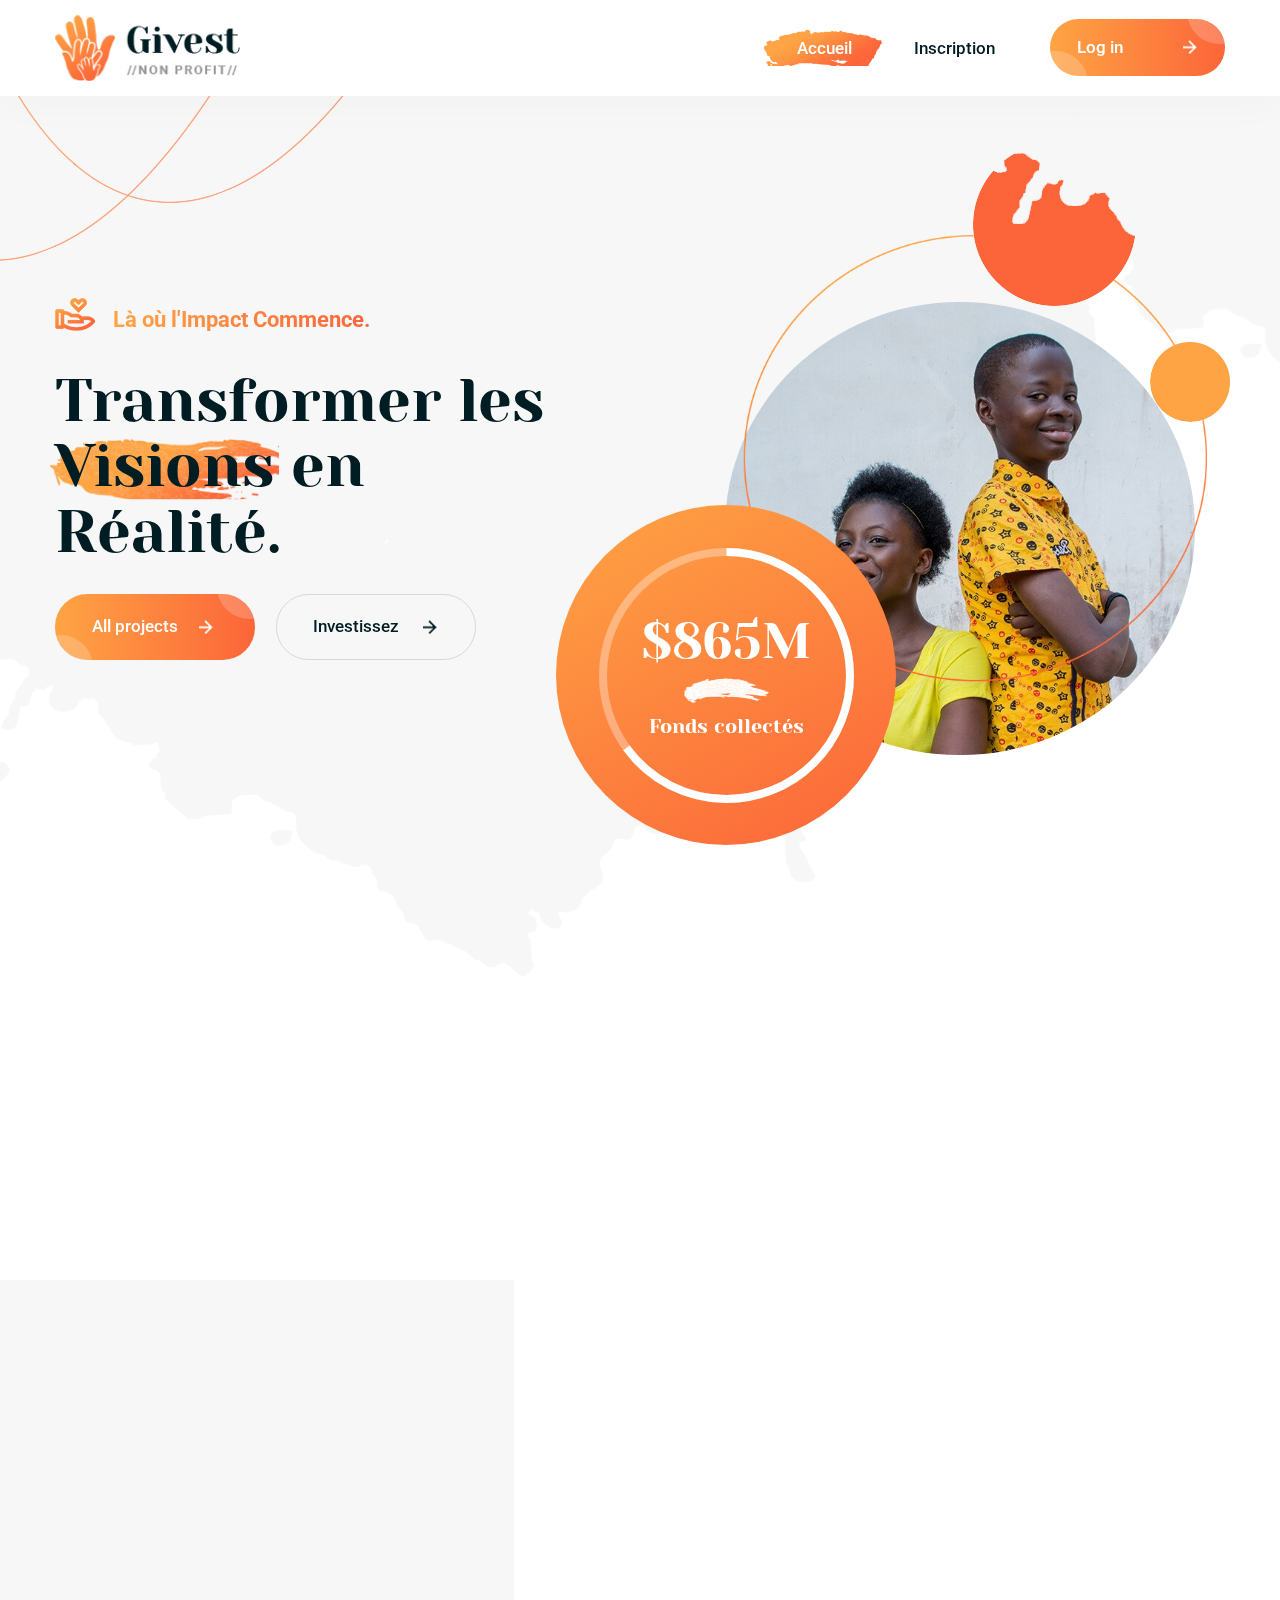
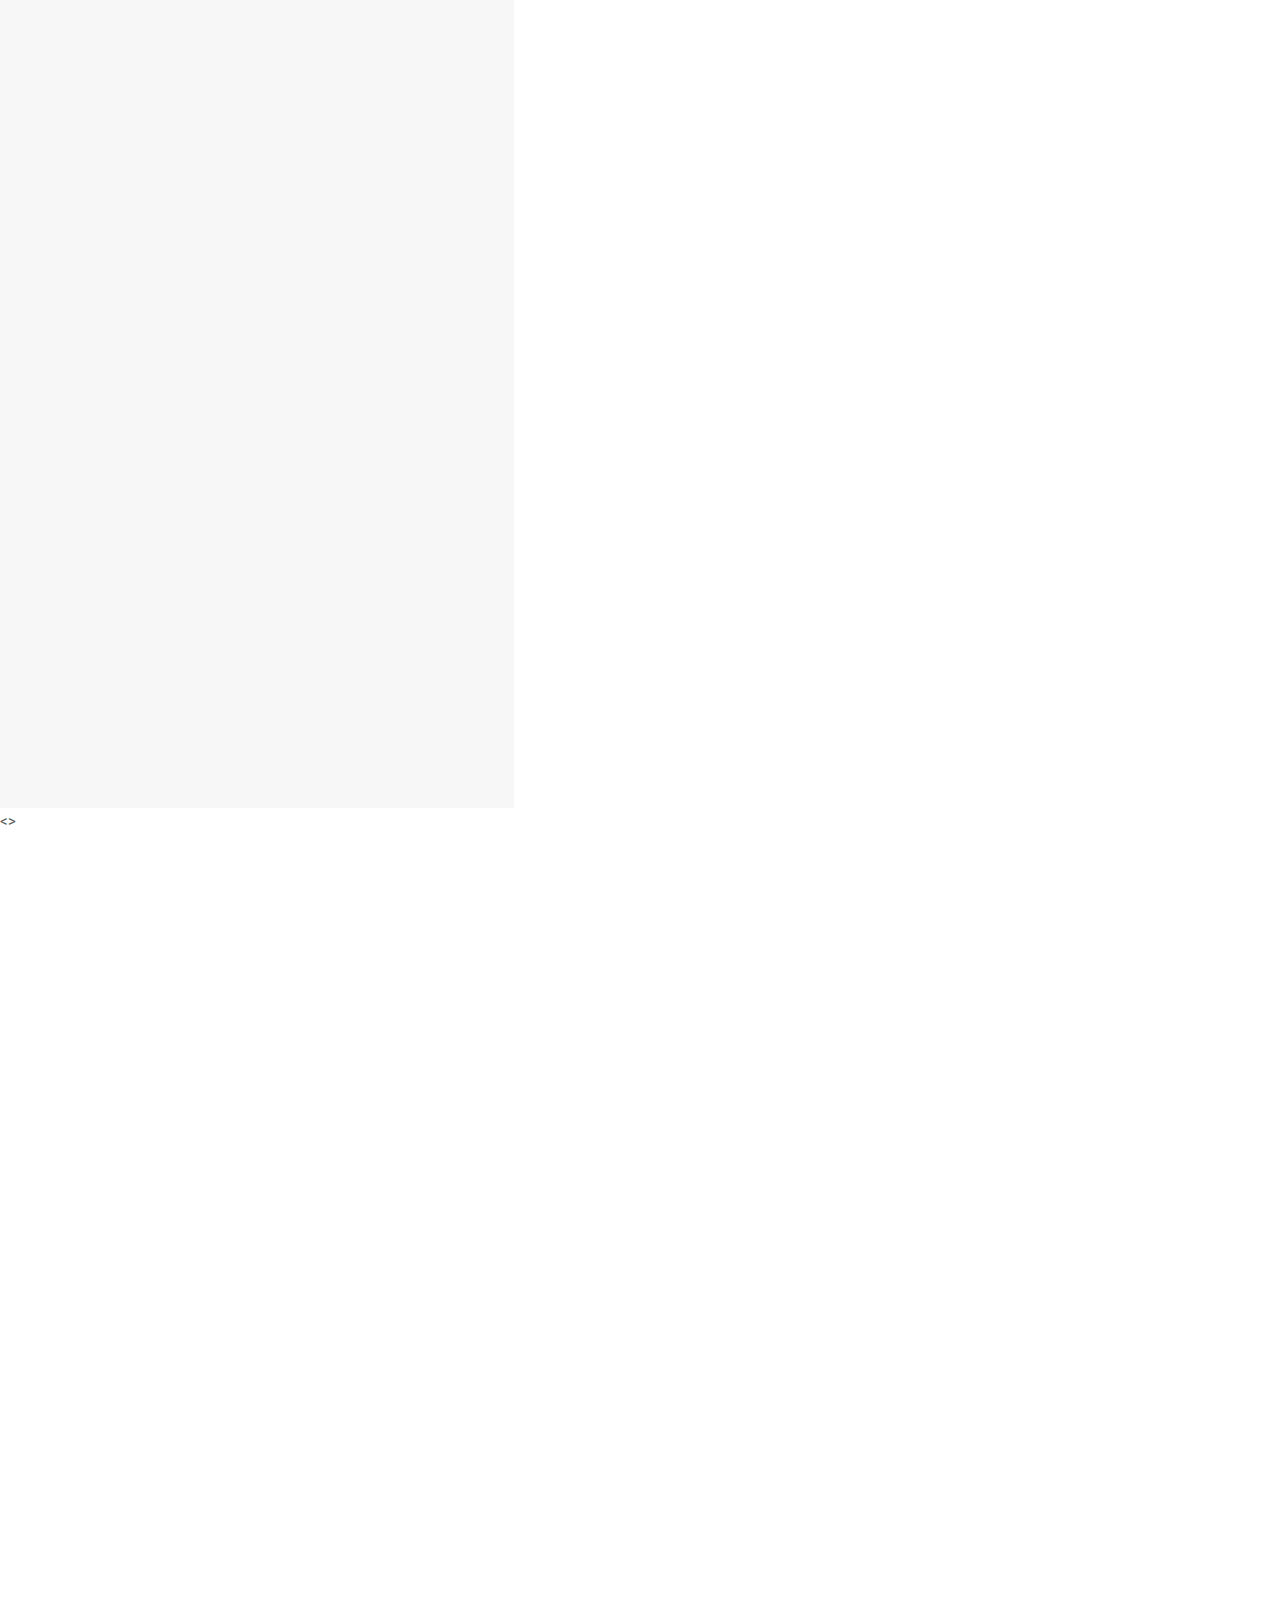
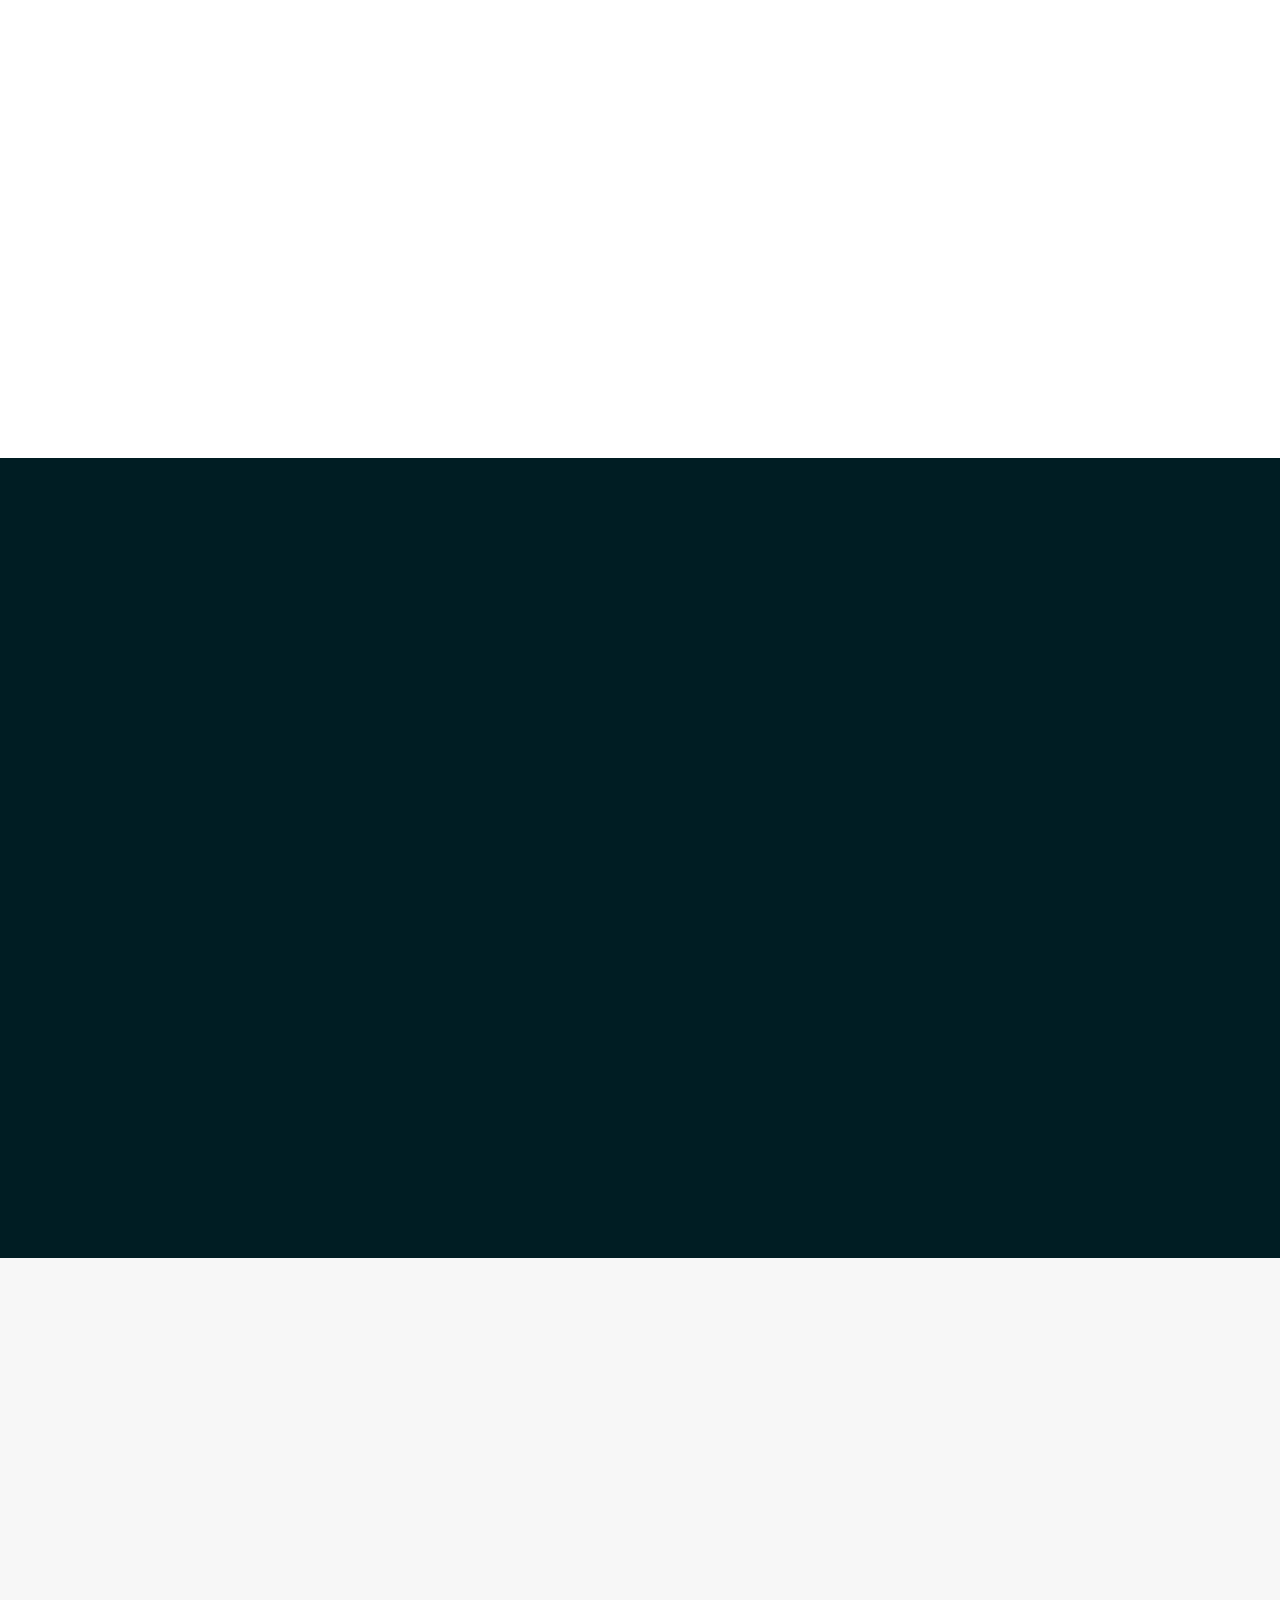
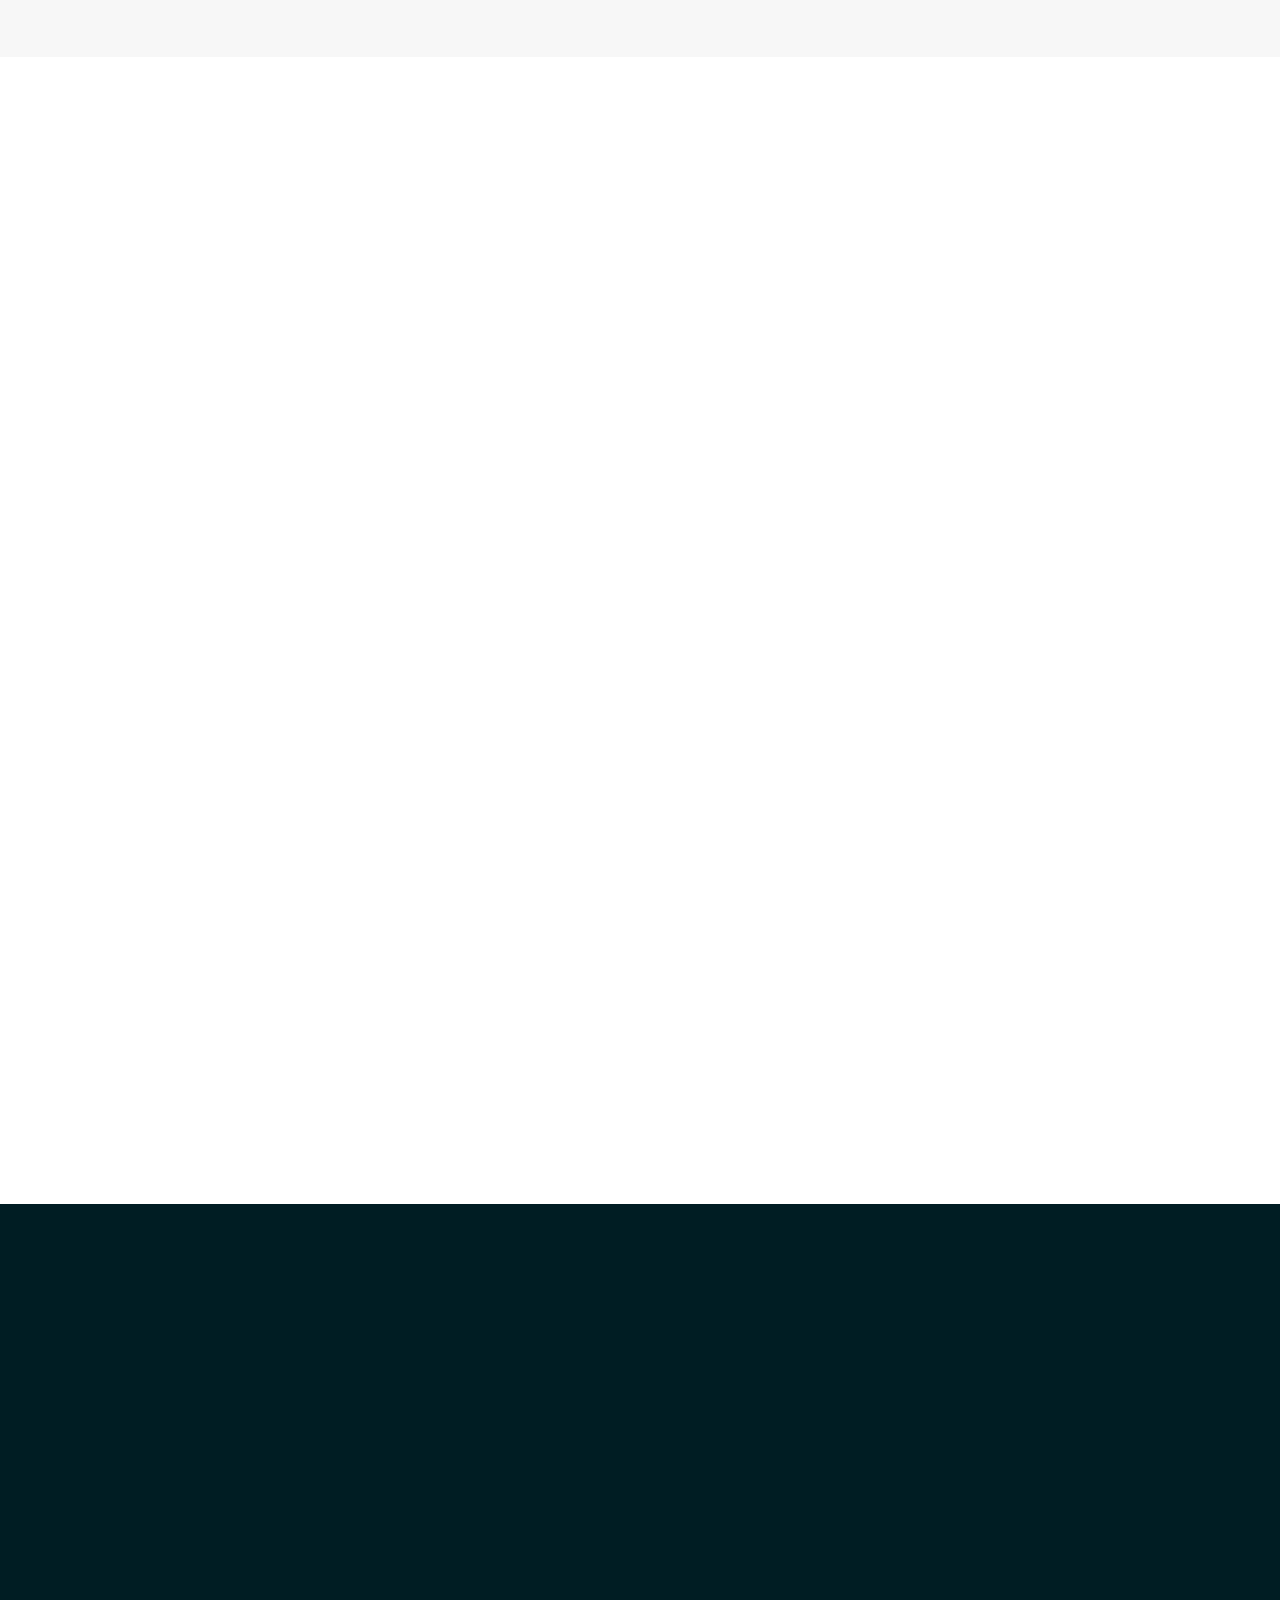
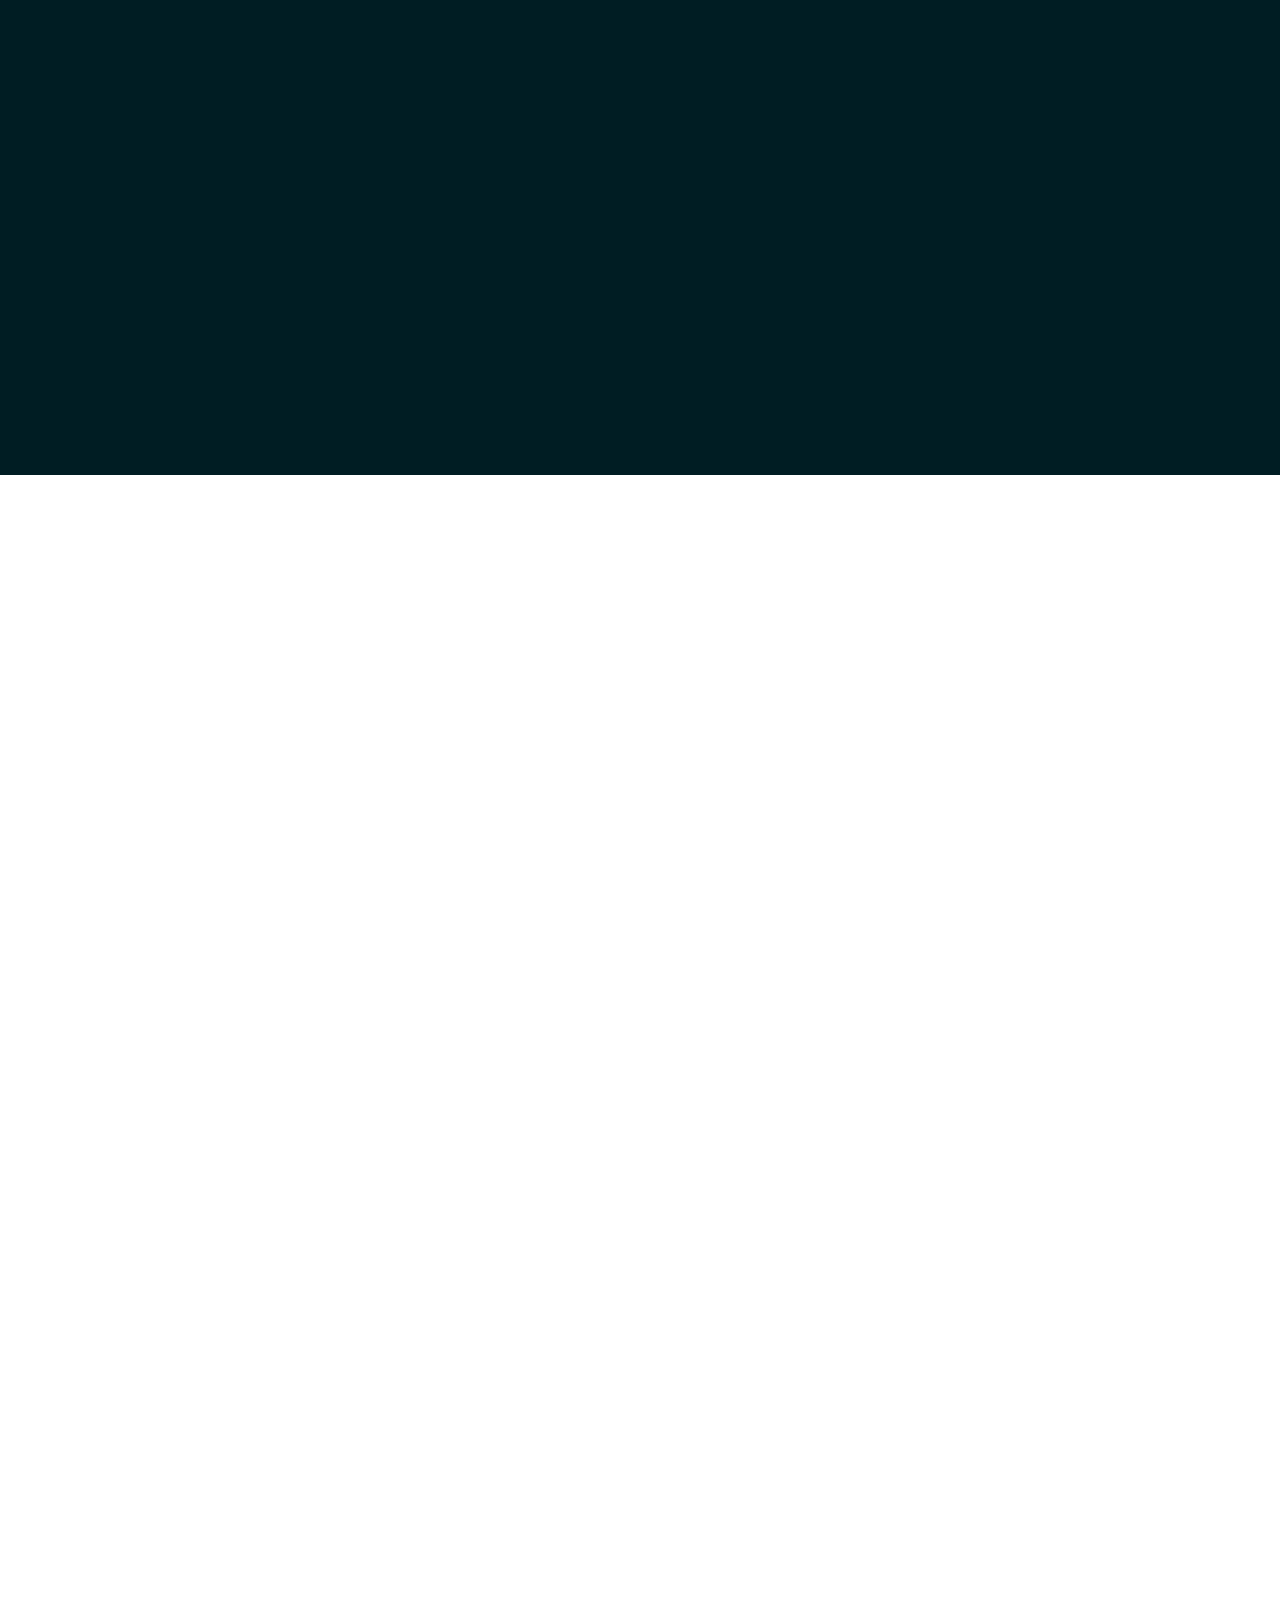
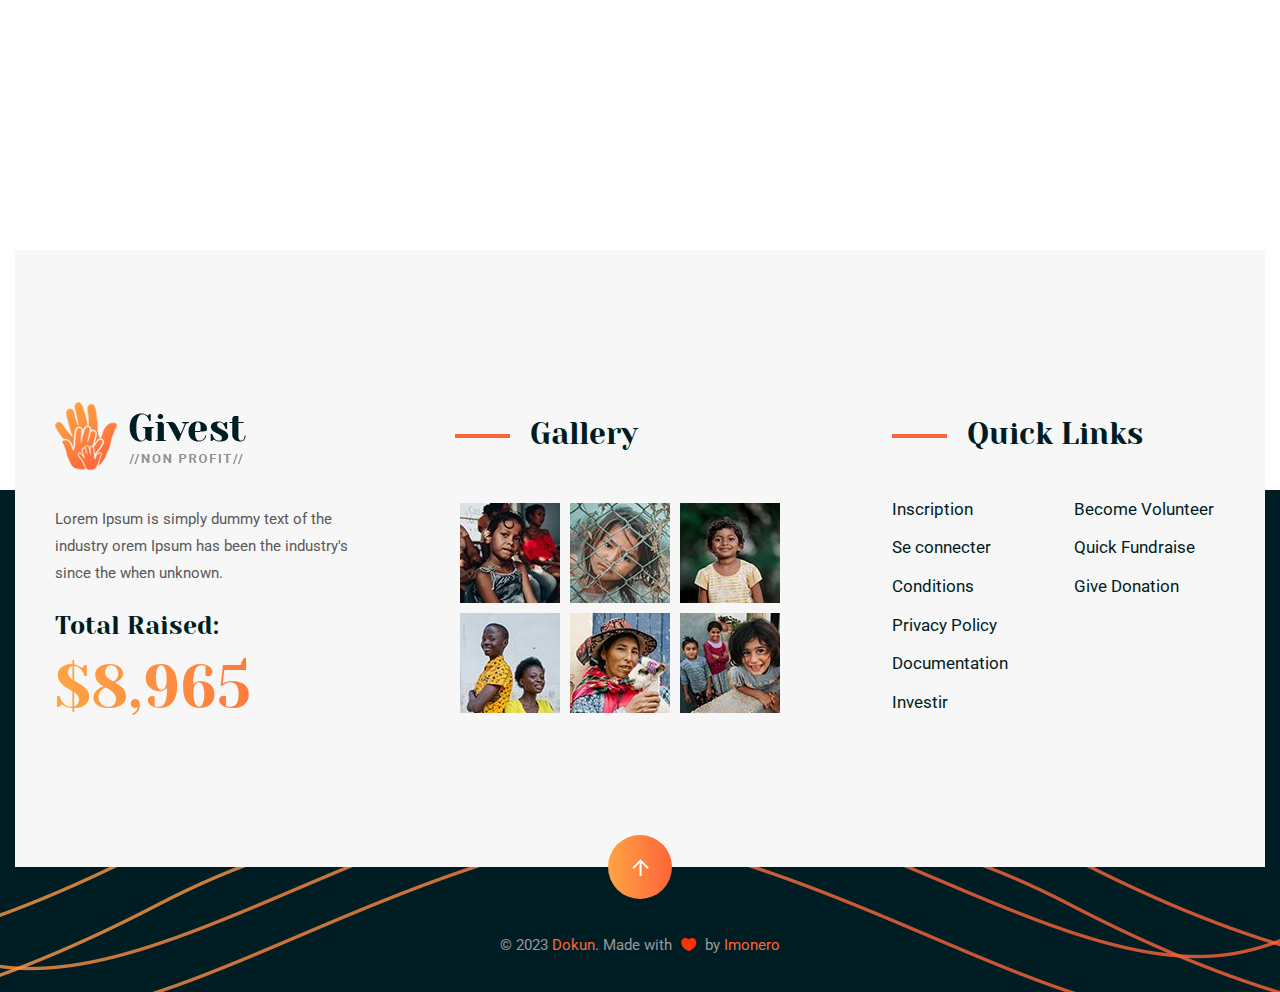
==== commit 9748c17f: "First" ====
--- a/index.html
+++ b/index.html
@@ -102,14 +102,14 @@
                   <div class="content" data-aos="fade-right" data-aos-duration="1000">
                     <div class="subtitle-content">
                       <img src="assets/img/icons/1.png" alt="Givest-HasTech">
-                      <h6>Change The World.</h6>
+                      <h6>Là où l'Impact Commence.</h6>
                     </div>
                     <div class="tittle-wrp">
-                      <h2>Need Your Big Hand For <span>Change</span> The World.</h2>
+                      <h2>Transformer les <span>Visions</span> en Réalité.</h2>
                     </div>
                     <div class="btn-wrp">
-                      <a href="causes.html" class="btn-theme btn-gradient btn-slide btn-style">All Causes <img class="icon icon-img" src="assets/img/icons/arrow-line-right2.png" alt="Icon"></a>
-                      <a href="#/" class="btn-theme btn-border btn-black btn-style">Donate Now <img class="icon icon-img" src="assets/img/icons/arrow-right-line-dark.png" alt="Icon"></a>
+                      <a href="causes.html" class="btn-theme btn-gradient btn-slide btn-style">All projects <img class="icon icon-img" src="assets/img/icons/arrow-line-right2.png" alt="Icon"></a>
+                      <a href="form.html" class="btn-theme btn-border btn-black btn-style">Investissez <img class="icon icon-img" src="assets/img/icons/arrow-right-line-dark.png" alt="Icon"></a>
                     </div>
                   </div>
                 </div>
@@ -138,7 +138,7 @@
                       <div class="donate-content">
                         <div class="raised-amount">$865M</div>
                         <img class="line-shape-img" src="assets/img/shape/line-s2.png" alt="Image-Givest">
-                        <h5 class="donate-title">Total Raised</h5>
+                        <h5 class="donate-title">Fonds collectés</h5>
                       </div>
                     </div>
                   </div>
@@ -176,7 +176,7 @@
                 <div class="icon-box">
                   <img class="icon-img" src="assets/img/icons/s1.png" alt="Icon">
                 </div>
-                <h4 class="title">Clean Water</h4>
+                <h4 class="title">Trouver</h4>
               </div>
               <div class="content">
                 <div class="separator-line">
@@ -193,7 +193,7 @@
                 <div class="icon-box">
                   <img class="icon-img" src="assets/img/icons/s2.png" alt="Icon">
                 </div>
-                <h4 class="title">Healthy Food</h4>
+                <h4 class="title">Modeler</h4>
               </div>
               <div class="content">
                 <div class="separator-line">
@@ -210,7 +210,7 @@
                 <div class="icon-box">
                   <img class="icon-img" src="assets/img/icons/s3.png" alt="Icon">
                 </div>
-                <h4 class="title">Medical Help</h4>
+                <h4 class="title">Investir</h4>
               </div>
               <div class="content">
                 <div class="separator-line">
@@ -232,8 +232,8 @@
         <div class="row">
           <div class="col-lg-9">
             <div class="section-title position-relative z-index-1" data-aos="fade-up" data-aos-duration="1000">
-              <h5 class="subtitle line-theme-color">About Us.</h5>
-              <h2 class="title"><span>Givest</span> is The Non Profitable Organization.</h2>
+              <h5 class="subtitle line-theme-color">A propos de Nous.</h5>
+              <h2 class="title"><span>Dokun</span> une plateforme qui met en relation des projets visionnaires avec des supporters passionnés.</h2>
             </div>
           </div>
         </div>
@@ -258,26 +258,26 @@
               <p>Lorem Ipsum is simply dummy text of the printing and typesetting industry orem Ipsum has been the industry's standard dummy text ever since the 1500s, when an unknown.</p>
               <p class="mb-0">Lorem Ipsum is simply dummy text of the printing and typesetting industry orem Ipsum has been the industry's standard dummy text ever since the 1500s, when an unknown.</p>
               <ul class="list-icon-style">
-                <li><img class="icon-img" src="assets/img/icons/check-double-line.png" alt="Image-Givest"> Need your simple help <br>for save children.</li>
+                <li><img class="icon-img" src="assets/img/icons/check-double-line.png" alt="Image-Givest"> Besoin de vos <br>idées nouvelles.</li>
                 <li class="line-center"></li>
-                <li><img class="icon-img" src="assets/img/icons/check-double-line.png" alt="Image-Givest"> Need your simple help <br>for save children.</li>
+                <li><img class="icon-img" src="assets/img/icons/check-double-line.png" alt="Image-Givest"> Besoin de votre <br>porte-feuille & suivi.</li>
               </ul>
-              <a href="#/" class="btn-theme btn-gradient btn-slide">Donate Now <img class="icon icon-img" src="assets/img/icons/arrow-line-right2.png" alt="Icon"></a>
+              <a href="form.html" class="btn-theme btn-gradient btn-slide">Idée / Investir <img class="icon icon-img" src="assets/img/icons/arrow-line-right2.png" alt="Icon"></a>
             </div>
           </div>
         </div>
       </div>
     </section>
     <!--== End About Area ==-->
-
+<>
     <!--== Start Causes Area ==-->
     <section class="causes-area causes-default-area">
       <div class="container">
         <div class="row">
           <div class="col-lg-8 m-auto">
             <div class="section-title text-center" data-aos="fade-up" data-aos-duration="1000">
-              <h5 class="subtitle line-theme-color">Check Causes</h5>
-              <h2 class="title title-style">Donate For Poor People. Causes of Givest <img class="img-shape" src="assets/img/shape/3.png" alt="Image-Givest"></h2>
+              <h5 class="subtitle line-theme-color">Nos Projets</h5>
+              <h2 class="title title-style">Catalyseurs de changement :<br> Notre portefeuille de projets diversifiés <img class="img-shape" src="assets/img/shape/3.png" alt="Image-Givest"></h2>
             </div>
           </div>
         </div>
@@ -309,7 +309,7 @@
                 <div class="admin">
                   <h5><a href="causes.html"><span class="icon-img"><img src="assets/img/icons/admin1.png" alt="Icon"></span> Kristin Horton</a></h5>
                 </div>
-                <a class="btn-theme btn-border-gradient gray-border btn-size-md" href="#"><span>Donate Now <img class="icon icon-img" src="assets/img/icons/arrow-line-right-gradient.png" alt="Icon"></span></a>
+                <a class="btn-theme btn-border-gradient gray-border btn-size-md" href="#"><span>Investir <img class="icon icon-img" src="assets/img/icons/arrow-line-right-gradient.png" alt="Icon"></span></a>
               </div>
             </div>
           </div>
@@ -340,7 +340,7 @@
                 <div class="admin">
                   <h5><a href="causes.html"><span class="icon-img"><img src="assets/img/icons/admin1.png" alt="Icon"></span> Kristin Horton</a></h5>
                 </div>
-                <a class="btn-theme btn-border-gradient gray-border btn-size-md" href="#"><span>Donate Now <img class="icon icon-img" src="assets/img/icons/arrow-line-right-gradient.png" alt="Icon"></span></a>
+                <a class="btn-theme btn-border-gradient gray-border btn-size-md" href="#"><span>Investir <img class="icon icon-img" src="assets/img/icons/arrow-line-right-gradient.png" alt="Icon"></span></a>
               </div>
             </div>
           </div>
@@ -371,7 +371,7 @@
                 <div class="admin">
                   <h5><a href="causes.html"><span class="icon-img"><img src="assets/img/icons/admin1.png" alt="Icon"></span> Kristin Horton</a></h5>
                 </div>
-                <a class="btn-theme btn-border-gradient gray-border btn-size-md" href="#"><span>Donate Now <img class="icon icon-img" src="assets/img/icons/arrow-line-right-gradient.png" alt="Icon"></span></a>
+                <a class="btn-theme btn-border-gradient gray-border btn-size-md" href="#"><span>Investir <img class="icon icon-img" src="assets/img/icons/arrow-line-right-gradient.png" alt="Icon"></span></a>
               </div>
             </div>
           </div>
@@ -387,8 +387,8 @@
           <div class="col-lg-7 col-xxl-7">
             <div class="content" data-aos="fade-up" data-aos-duration="1000">
               <div class="section-title">
-                <h5 class="subtitle line-theme-color mb-7">Make A Donation</h5>
-                <h2 class="title title-style text-white">Need Pure Water For Mozambique People. <img class="img-shape" src="assets/img/shape/3.png" alt="Image-Givest"></h2>
+                <h5 class="subtitle line-theme-color mb-7">Votre Investissement, Leur Impact.</h5>
+                <h2 class="title title-style text-white">Investir dans l'impact : <br>Participez à quelque chose d'extraordinaire <img class="img-shape" src="assets/img/shape/3.png" alt="Image-Givest"></h2>
               </div>
               <div class="donate-form">
                 <form action="#">
@@ -401,8 +401,8 @@
                     </div>
                   </div>
                   <div class="btn-wrp">
-                    <a href="#/" class="btn-theme btn-gradient btn-slide">Donate Now <img class="icon icon-img" src="assets/img/icons/arrow-line-right2.png" alt="Icon"></a>
-                    <a href="#/" class="btn-theme btn-gradient btn-border">Join Events <img class="icon icon-img" src="assets/img/icons/arrow-line-right2-gradient.png" alt="Icon"></a>
+                    <a href="#/" class="btn-theme btn-gradient btn-slide">Investir <img class="icon icon-img" src="assets/img/icons/arrow-line-right2.png" alt="Icon"></a>
+                    <a href="#/" class="btn-theme btn-gradient btn-border">Rejoindre l'Event <img class="icon icon-img" src="assets/img/icons/arrow-line-right2-gradient.png" alt="Icon"></a>
                   </div>
                 </form>
               </div>
@@ -412,7 +412,7 @@
             <div class="donners-content">
               <div class="thumb-bg-layer" data-aos="fade-left" data-aos-duration="1000" data-bg-img="assets/img/photos/bg-donate1.jpg"></div>
               <div class="donners-info" data-aos="fade-up" data-aos-duration="1000">
-                <h3>Great Donners</h3>
+                <h3>Meilleurs Investiseurs</h3>
                 <p>Lorem Ipsum is simply dummy text of the printing and typesetting industry since the 1500s, when an unknown.</p>
                 <div class="donners-item">
                   <div class="donner-item">
@@ -494,38 +494,38 @@
         <div class="row">
           <div class="col-lg-8">
             <div class="section-title" data-aos="fade-up" data-aos-duration="1000">
-              <h5 class="subtitle line-theme-color mb-7">Recent Events</h5>
-              <h2 class="title title-style">Join Recent Fundraising Event Of Givest. <img class="img-shape" src="assets/img/shape/3.png" alt="Image-Givest"></h2>
+              <h5 class="subtitle line-theme-color mb-7">Derniers Evenements</h5>
+              <h2 class="title title-style">Événements engageants : <br>Favoriser la collaboration pour le changement <img class="img-shape" src="assets/img/shape/3.png" alt="Image-Givest"></h2>
             </div>
             <div class="events-content events-list" data-aos="fade-up" data-aos-duration="1000">
               <div class="event-item">
                 <div class="thumb">
                   <img class="thumb-img" src="assets/img/events/1.jpg" alt="Image-Givest">
-                  <a href="event-details.html" class="btn-theme btn-gradient btn-size-sm">Join Now <img class="icon icon-img" src="assets/img/icons/arrow-line-right.png" alt="Icon"></a>
+                  <a href="event-details.html" class="btn-theme btn-gradient btn-size-sm">JRejoindre <img class="icon icon-img" src="assets/img/icons/arrow-line-right.png" alt="Icon"></a>
                 </div>
                 <div class="content">
                   <div class="event-info">15 January 2021  // <span>Education</span></div>
-                  <h4 class="event-name"><a href="event-details.html">Need School For Mozambique Children.</a></h4>
+                  <h4 class="event-name"><a href="event-details.html">Préparez vous au Pitch de votre idée.</a></h4>
                 </div>
               </div>
               <div class="event-item">
                 <div class="thumb">
                   <img class="thumb-img" src="assets/img/events/2.jpg" alt="Image-Givest">
-                  <a href="event-details.html" class="btn-theme btn-gradient btn-size-sm">Join Now <img class="icon icon-img" src="assets/img/icons/arrow-line-right.png" alt="Icon"></a>
+                  <a href="event-details.html" class="btn-theme btn-gradient btn-size-sm">JRejoindre <img class="icon icon-img" src="assets/img/icons/arrow-line-right.png" alt="Icon"></a>
                 </div>
                 <div class="content">
                   <div class="event-info">15 January 2021  // <span>Education</span></div>
-                  <h4 class="event-name"><a href="event-details.html">Need School For Mozambique Children.</a></h4>
+                  <h4 class="event-name"><a href="event-details.html">Préparez vous au Pitch de votre idée.</a></h4>
                 </div>
               </div>
               <div class="event-item">
                 <div class="thumb">
                   <img class="thumb-img" src="assets/img/events/3.jpg" alt="Image-Givest">
-                  <a href="event-details.html" class="btn-theme btn-gradient btn-size-sm">Join Now <img class="icon icon-img" src="assets/img/icons/arrow-line-right.png" alt="Icon"></a>
+                  <a href="event-details.html" class="btn-theme btn-gradient btn-size-sm">Rejoindre <img class="icon icon-img" src="assets/img/icons/arrow-line-right.png" alt="Icon"></a>
                 </div>
                 <div class="content">
                   <div class="event-info">15 January 2021  // <span>Education</span></div>
-                  <h4 class="event-name"><a href="event-details.html">Need School For Mozambique Children.</a></h4>
+                  <h4 class="event-name"><a href="event-details.html">Préparez vous au Pitch de votre idée.</a></h4>
                 </div>
               </div>
             </div>
@@ -564,8 +564,8 @@
           <div class="col-md-12 col-lg-4 col-xl-5">
             <div class="title-wrp" data-bg-img="assets/img/testimonial/bg-testi1.jpg" data-aos="fade-right" data-aos-duration="1000">
               <div class="section-title">
-                <h5 class="subtitle line-white-color text-white mb-7">Recent Events</h5>
-                <h2 class="title title-style text-white">What People Say About Us. <img class="img-shape" src="assets/img/shape/3.png" alt="Image-Givest"></h2>
+                <h5 class="subtitle line-white-color text-white mb-7">Les voix de l'impact</h5>
+                <h2 class="title title-style text-white">Histoires de transformation et d'espoir. <img class="img-shape" src="assets/img/shape/3.png" alt="Image-Givest"></h2>
               </div>
             </div>
           </div>
@@ -628,7 +628,7 @@
           <div class="col-md-8 col-lg-6 m-auto">
             <div class="section-title text-center" data-aos="fade-up" data-aos-duration="1000">
               <h5 class="subtitle line-theme-color">Blog Post</h5>
-              <h2 class="title title-style">Latest News From Givest Blog <img class="img-shape" src="assets/img/shape/3.png" alt="Image-Givest"></h2>
+              <h2 class="title title-style">Dernières Nouvelles <img class="img-shape" src="assets/img/shape/3.png" alt="Image-Givest"></h2>
             </div>
           </div>
         </div>
@@ -658,7 +658,7 @@
                     </div>
                   </div>
                   <h4 class="title">
-                    <a href="blog-details.html">Save Children Life For Future.</a>
+                    <a href="blog-details.html">Perspectives d'impact : Explorer la dynamique du changement.</a>
                   </h4>
                   <p>Lorem Ipsum is simply dummy text industry since unknown..</p>
                 </div>
@@ -696,7 +696,7 @@
                     </div>
                   </div>
                   <h4 class="title">
-                    <a href="blog-details.html">Save Children Life For Future.</a>
+                    <a href="blog-details.html">Perspectives d'impact : Explorer la dynamique du changement.</a>
                   </h4>
                   <p>Lorem Ipsum is simply dummy text industry since unknown..</p>
                 </div>
@@ -734,7 +734,7 @@
                     </div>
                   </div>
                   <h4 class="title">
-                    <a href="blog-details.html">Save Children Life For Future.</a>
+                    <a href="blog-details.html">Perspectives d'impact : Explorer la dynamique du changement.</a>
                   </h4>
                   <p>Lorem Ipsum is simply dummy text industry since unknown..</p>
                 </div>
